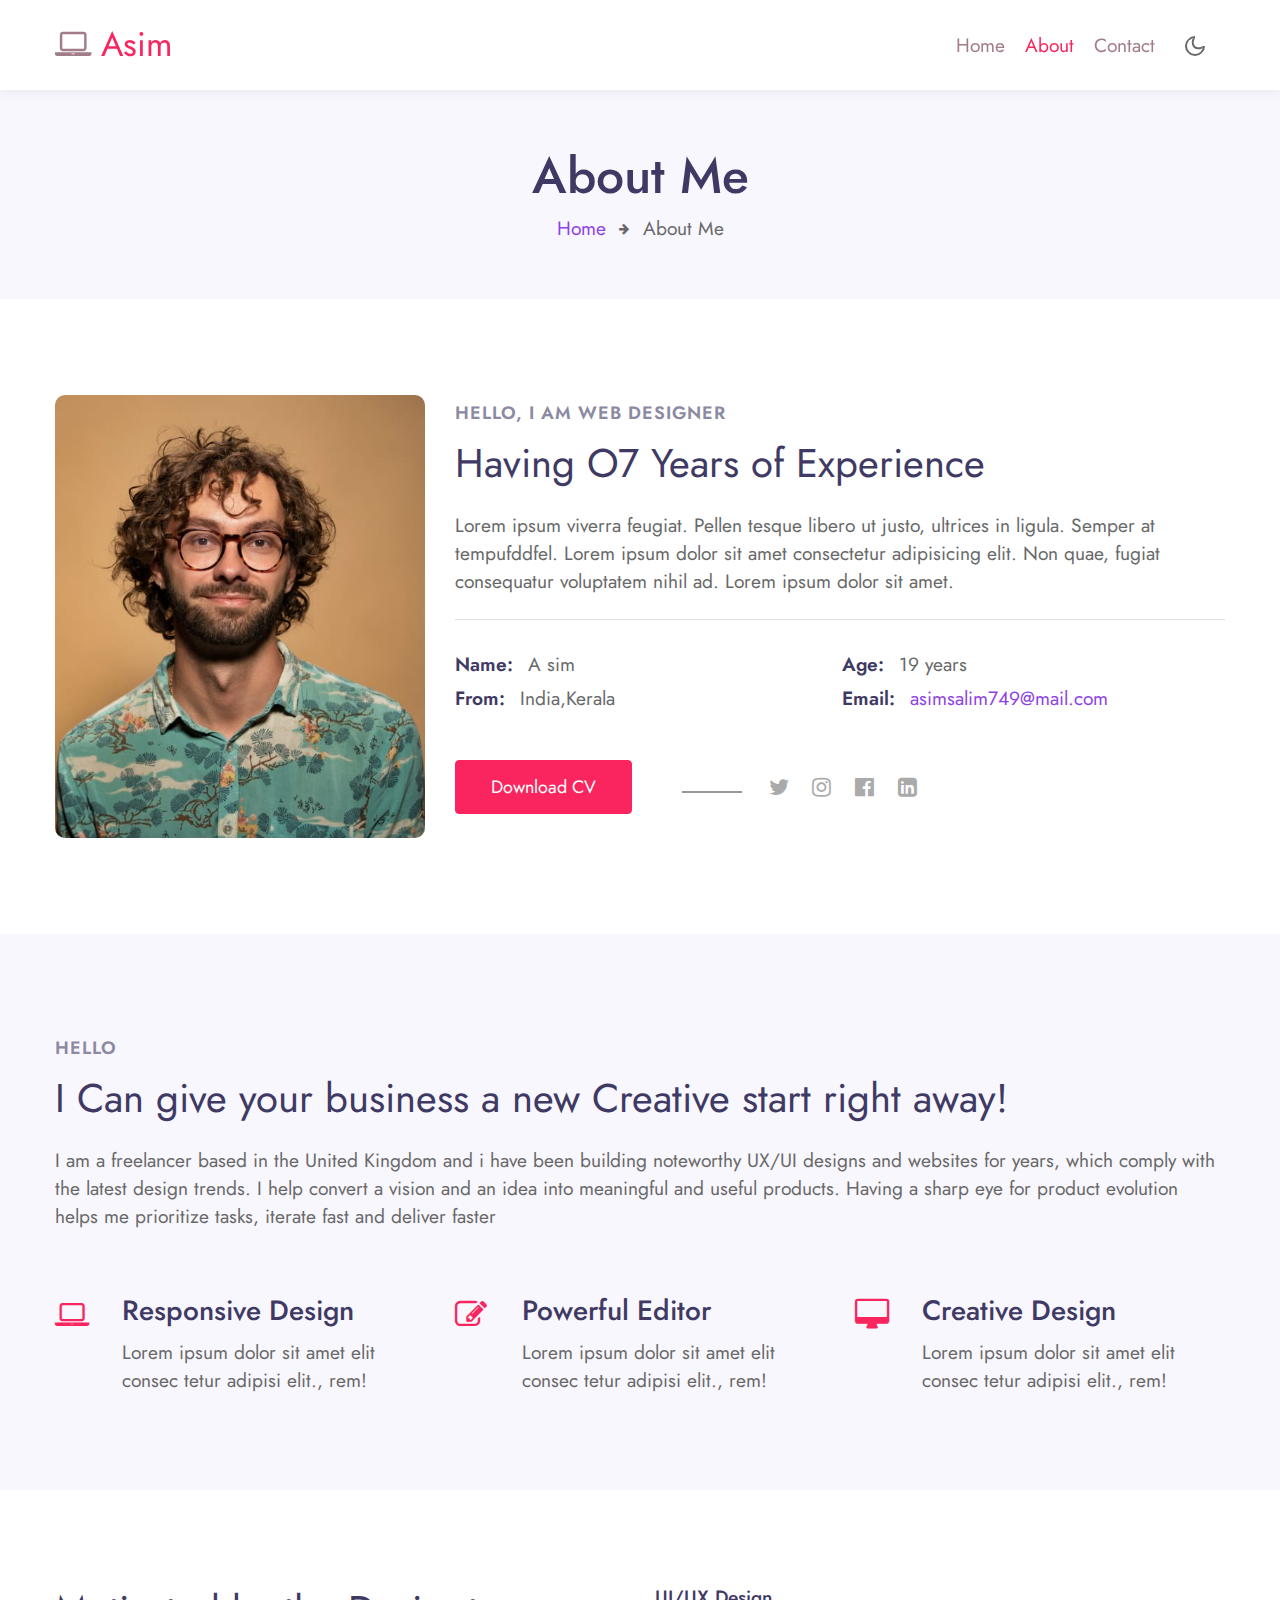
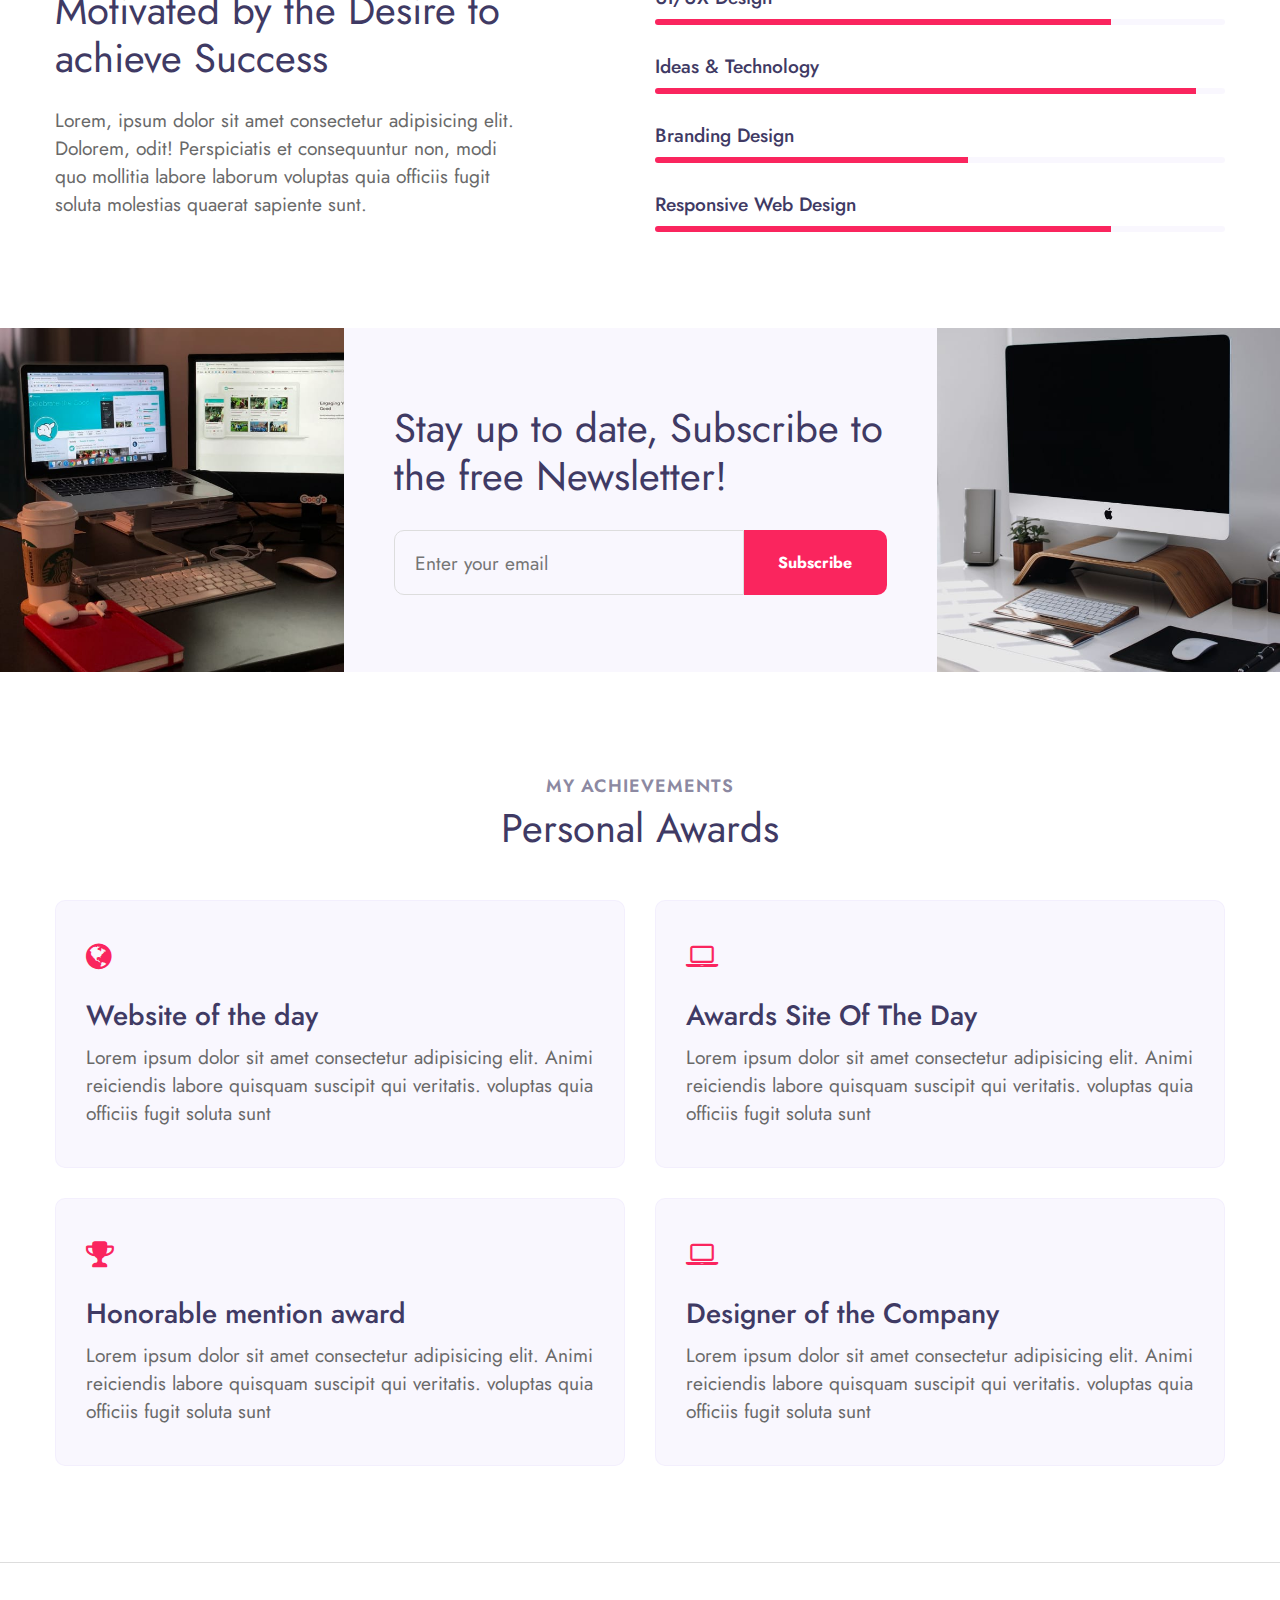
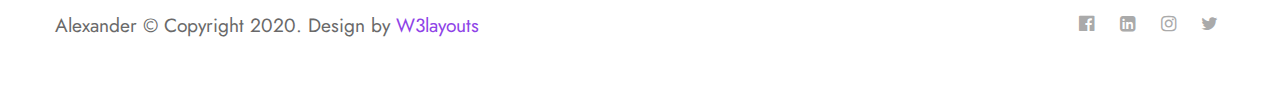
==== about.html @ dba8a1c2 "Sample Portfolio" ====
<!--
Author: W3layouts
Author URL: http://w3layouts.com
-->
<!doctype html>
<html lang="en">

<head>
  <!-- Required meta tags -->
  <meta charset="utf-8">
  <meta name="viewport" content="width=device-width, initial-scale=1, shrink-to-fit=no">

  <title>Asim Personal Portfolio Category Bootstrap Responsive Website Template | About : W3layouts</title>

  <!-- google fonts -->  
  <link href="//fonts.googleapis.com/css2?family=Jost:wght@300;400;600&display=swap" rel="stylesheet">

  <!-- Template CSS -->
  <link rel="stylesheet" href="assets/css/style-starter.css">
</head>

<body>
<!-- header -->
<header id="site-header" class="fixed-top">
  <div class="container">
      <nav class="navbar navbar-expand-lg stroke">
          <a class="navbar-brand" href="index.html">
              <span class="fa fa-laptop"></span> Asim
          </a>
          <!-- if logo is image enable this   
      <a class="navbar-brand" href="#index.html">
          <img src="image-path" alt="Your logo" title="Your logo" style="height:35px;" />
      </a> -->
          <button class="navbar-toggler  collapsed bg-gradient" type="button" data-toggle="collapse"
              data-target="#navbarTogglerDemo02" aria-controls="navbarTogglerDemo02" aria-expanded="false"
              aria-label="Toggle navigation">
              <span class="navbar-toggler-icon fa icon-expand fa-bars"></span>
              <span class="navbar-toggler-icon fa icon-close fa-times"></span>
              </span>
          </button>

          <div class="collapse navbar-collapse" id="navbarTogglerDemo02">
              <ul class="navbar-nav ml-auto">
                  <li class="nav-item @@home__active">
                      <a class="nav-link" href="index.html">Home <span class="sr-only">(current)</span></a>
                  </li>
                  <li class="nav-item active">
                      <a class="nav-link" href="about.html">About</a>
                  </li>
                  <li class="nav-item @@contact__active">
                      <a class="nav-link" href="contact.html">Contact</a>
                  </li>
              </ul>
          </div>
          <!-- toggle switch for light and dark theme -->
          <div class="mobile-position">
              <nav class="navigation">
                  <div class="theme-switch-wrapper">
                      <label class="theme-switch" for="checkbox">
                          <input type="checkbox" id="checkbox">
                          <div class="mode-container">
                              <i class="gg-sun"></i>
                              <i class="gg-moon"></i>
                          </div>
                      </label>
                  </div>
              </nav>
          </div>
          <!-- //toggle switch for light and dark theme -->
      </nav>
  </div>
</header>
<!-- //header -->

<!-- about breadcrumb -->
<section class="w3l-about-breadcrumb text-center">
    <div class="breadcrumb-bg breadcrumb-bg-about py-sm-5 py-4">
        <div class="container py-2">
            <h2 class="title">About Me</h2>
            <ul class="breadcrumbs-custom-path mt-2">
                <li><a href="#url">Home</a></li>
                <li class="active"><span class="fa fa-arrow-right mx-2" aria-hidden="true"></span> About Me </li>
            </ul>
        </div>
    </div>
</section>
<!-- //about breadcrumb -->

<!-- about page about section -->
<section class="w3l-aboutblock1" id="about">
    <div class="midd-w3 py-5">
        <div class="container py-lg-5 py-md-3">
            <div class="row">
                <div class="col-lg-4">
                    <div class="position-relative">
                        <img src="assets/images/myphoto1.jpg" alt="" class="radius-image img-fluid">
                    </div>
                </div>
                <div class="col-lg-8 mt-lg-0 mt-5">
                    <h5 class="title-small mb-2">Hello, I am  Web Designer</h5>
                    <h3 class="title-big">Having O7 Years of Experience</h3>
                    <p class="mt-4">Lorem ipsum viverra feugiat. Pellen tesque libero ut justo,
                        ultrices in ligula. Semper at tempufddfel. Lorem ipsum dolor sit amet consectetur adipisicing
                        elit. Non quae, fugiat consequatur voluptatem nihil ad. Lorem ipsum dolor sit amet.</p>
                    <div class="my-info mt-4">
                        <div class="single-info"><span>Name:</span>
                            <p>A sim</p>
                        </div>
                        <div class="single-info"><span>Age:</span>
                            <p>19 years</p>
                        </div>
                        <div class="single-info"><span>From:</span>
                            <p> India,Kerala</p>
                        </div>
                        <div class="single-info"><span>Email:</span>
                            <p><a href="mailto:alexander@mail.com"> asimsalim749@mail.com</a></p>
                        </div>
                    </div>
                    <div class="my-social mt-lg-5 mt-4">
                        <a href="#download" class="btn btn-style btn-primary">Download CV</a>
                        <ul class="social m-0 p-0">
                            <li><a href="#twitter"><span class="fa fa-twitter"></span></a></li>
                            <li><a href="#instagram"><span class="fa fa-instagram"></span></a></li>
                            <li><a href="#facebook"><span class="fa fa-facebook-official"></span></a></li>
                            <li><a href="#linkedin"><span class="fa fa-linkedin-square"></span></a></li>
                          </ul>
                    </div>
                </div>
            </div>
        </div>
    </div>
</section>
<!-- //about page about section -->

<!-- about page second section -->
<div class="py-5 w3l-resume">
    <div class="container py-lg-5 py-3">
        <h5 class="title-small mb-2"> Hello</h5>
        <h3 class="title-big mb-4">I Can give your business a new Creative start right away! </h3>
        <p>I am a freelancer based in the United Kingdom and i have been building noteworthy UX/UI designs and websites
            for years, which comply with the latest design trends. I help convert a vision and an idea into meaningful
            and useful products. Having a sharp eye for product evolution helps me prioritize tasks, iterate fast and
            deliver faster</p>
        <div class="row features-w3pvt-main mt-5 pt-md-3" id="features">
            <div class="col-lg-4 col-md-6 feature-gird">
                <div class="row features-hny-inner-gd">
                    <div class="col-md-2 col-2 featured_grid_left">
                        <div class="icon_left_grid">
                            <span class="fa fa-laptop" aria-hidden="true"></span>
                        </div>
                    </div>
                    <div class="col-md-10 col-10 featured_grid_right_info">
                        <h4><a class="link-hny" href="#url">Responsive Design </a></h4>
                        <p>Lorem ipsum dolor sit amet elit consec tetur adipisi elit., rem!</p>
                    </div>
                </div>
            </div>
            <div class="col-lg-4 col-md-6 feature-gird mt-md-0 mt-4">
                <div class="row features-hny-inner-gd">
                    <div class="col-md-2 col-2 featured_grid_left">
                        <div class="icon_left_grid">
                            <span class="fa fa-pencil-square-o" aria-hidden="true"></span>
                        </div>
                    </div>
                    <div class="col-md-10 col-10 featured_grid_right_info">
                        <h4><a class="link-hny" href="#url">Powerful Editor </a></h4>
                        <p>Lorem ipsum dolor sit amet elit consec tetur adipisi elit., rem!</p>
                    </div>
                </div>
            </div>
            <div class="col-lg-4 col-md-6 feature-gird mt-lg-0 mt-md-5 mt-4">
                <div class="row features-hny-inner-gd">
                    <div class="col-md-2 col-2 featured_grid_left">
                        <div class="icon_left_grid">
                            <span class="fa fa-desktop" aria-hidden="true"></span>
                        </div>
                    </div>
                    <div class="col-md-10 col-10 featured_grid_right_info">
                        <h4><a class="link-hny" href="#url">Creative Design </a></h4>
                        <p>Lorem ipsum dolor sit amet elit consec tetur adipisi elit., rem!</p>
                    </div>
                </div>
            </div>

        </div>
    </div>
</div>
<!-- //about page about section -->

<!-- about page third section -->
<section class="w3l-content-6 py-5">
    <div class="content-6-mian py-lg-5 py-md-4">
        <div class="container">
            <div class="content-info-in row">
                <div class="content-gd col-lg-5">
                    <h3 class="title-big mb-4">Motivated by the Desire to achieve Success</h3>
                    <p>Lorem, ipsum dolor sit amet consectetur adipisicing elit. Dolorem, odit! Perspiciatis et
                        consequuntur non, modi quo mollitia labore laborum voluptas quia officiis fugit soluta molestias
                        quaerat sapiente sunt.
                    </p>
                </div>
                <div class="content-gd col-lg-6 offset-lg-1">
                    <div class="progress-info">
                        <h6 class="progress-tittle">UI/UX Design</h6>
                        <div class="progress">
                            <div class="progress-bar progress-bar-striped" role="progressbar" style="width: 80%"
                                aria-valuenow="80" aria-valuemin="0" aria-valuemax="100">
                            </div>
                        </div>
                    </div>
                    <div class="progress-info">
                        <h6 class="progress-tittle">Ideas & Technology
                        </h6>
                        <div class="progress">
                            <div class="progress-bar progress-bar-striped" role="progressbar" style="width: 95%"
                                aria-valuenow="95" aria-valuemin="0" aria-valuemax="100">
                            </div>
                        </div>
                    </div>
                    <div class="progress-info">
                        <h6 class="progress-tittle">Branding Design</h6>
                        <div class="progress">
                            <div class="progress-bar progress-bar-striped" role="progressbar" style="width: 55%"
                                aria-valuenow="55" aria-valuemin="0" aria-valuemax="100">
                            </div>
                        </div>
                    </div>
                    <div class="progress-info mb-0">
                        <h6 class="progress-tittle">Responsive Web Design</h6>
                        <div class="progress">
                            <div class="progress-bar progress-bar-striped" role="progressbar" style="width: 80%"
                                aria-valuenow="80" aria-valuemin="0" aria-valuemax="100">
                            </div>
                        </div>
                    </div>
                </div>
            </div>
        </div>
    </div>
</section>
<!-- about page third section -->

<!-- subscribe block -->
<div class="abouthy-img-grids">
    <div class="img-one">
        <img src="assets/images/g5.jpg" alt=" " class="img-fluid">
    </div>
    <div class="img-one content-mid">
        <h3 class="title-big"> Stay up to date, Subscribe to the free Newsletter! </h3>
        <form action="#url" method="GET" class="subscribe-form">
            <input type="email" name="email" placeholder="Enter your email" required>
            <button type="submit" class="btn">Subscribe</button>
          </form>

    </div>
    <div class="img-one">
        <img src="assets/images/g3.jpg" alt=" " class="img-fluid">
    </div>
</div>
<!-- //subscribe block -->

<!-- achievements block -->
<section class="w3l-services">
    <div class="w3l-achievements py-5" id="services">
        <div class="container py-lg-5">
            <h5 class="title-small text-center">My achievements</h5>
            <h3 class="title-big text-center mb-sm-5 mb-4">Personal Awards</h3>
            <div class="row">
                <div class="col-lg-6 item">
                    <div class="card">
                        <div class="box-wrap">
                            <div class="icon">
                                <span class="fa fa-globe"></span>
                            </div>
                            <h4><a href="#url">Website of the day</a></h4>
                            <p>Lorem ipsum dolor sit amet consectetur adipisicing elit. Animi reiciendis labore quisquam
                                suscipit qui veritatis. voluptas quia officiis fugit soluta sunt</p>
                        </div>
                    </div>
                </div>

                <div class="col-lg-6 item">
                    <div class="card">
                        <div class="box-wrap">
                            <div class="icon">
                                <span class="fa fa-laptop"></span>
                            </div>
                            <h4><a href="#url"> Awards Site Of The Day</a></h4>
                            <p>Lorem ipsum dolor sit amet consectetur adipisicing elit. Animi reiciendis labore quisquam
                                suscipit qui veritatis. voluptas quia officiis fugit soluta sunt</p>
                        </div>
                    </div>
                </div>

                <div class="col-lg-6 item">
                    <div class="card">
                        <div class="box-wrap mb-lg-0">
                            <div class="icon">
                                <span class="fa fa-trophy"></span>
                            </div>
                            <h4><a href="#url">Honorable mention award</a></h4>
                            <p>Lorem ipsum dolor sit amet consectetur adipisicing elit. Animi reiciendis labore quisquam
                                suscipit qui veritatis. voluptas quia officiis fugit soluta sunt</p>
                        </div>
                    </div>
                </div>

                <div class="col-lg-6 item">
                    <div class="card">
                        <div class="box-wrap mb-0">
                            <div class="icon">
                                <span class="fa fa-laptop"></span>
                            </div>
                            <h4><a href="#url">Designer of the Company</a></h4>
                            <p>Lorem ipsum dolor sit amet consectetur adipisicing elit. Animi reiciendis labore quisquam
                                suscipit qui veritatis. voluptas quia officiis fugit soluta sunt</p>
                        </div>
                    </div>
                </div>

            </div>
        </div>
    </div>
</section>
<!-- //achievements block -->

<!-- Footer -->
<section class="w3l-footer py-sm-5 py-4">
  <div class="container">
    <div class="footer-content">
      <div class="row">
        <div class="col-lg-8 footer-left">
          <p class="m-0">Alexander © Copyright 2020. Design by <a href="https://w3layouts.com">W3layouts</a></p>
        </div>
        <div class="col-lg-4 footer-right text-lg-right text-center mt-lg-0 mt-3">
          <ul class="social m-0 p-0">
            <li><a href="#facebook"><span class="fa fa-facebook-official"></span></a></li>
            <li><a href="#linkedin"><span class="fa fa-linkedin-square"></span></a></li>
            <li><a href="#instagram"><span class="fa fa-instagram"></span></a></li>
            <li><a href="#twitter"><span class="fa fa-twitter"></span></a></li>
          </ul>
        </div>
      </div>
    </div>
  </div>

  <!-- move top -->
  <button onclick="topFunction()" id="movetop" title="Go to top">
    <span class="fa fa-angle-up"></span>
  </button>
  <script>
    // When the user scrolls down 20px from the top of the document, show the button
    window.onscroll = function () {
      scrollFunction()
    };

    function scrollFunction() {
      if (document.body.scrollTop > 20 || document.documentElement.scrollTop > 20) {
        document.getElementById("movetop").style.display = "block";
      } else {
        document.getElementById("movetop").style.display = "none";
      }
    }

    // When the user clicks on the button, scroll to the top of the document
    function topFunction() {
      document.body.scrollTop = 0;
      document.documentElement.scrollTop = 0;
    }
  </script>
  <!-- /move top -->
</section>
<!-- //Footer -->

<!-- all js scripts and files here -->

<script src="assets/js/theme-change.js"></script><!-- theme switch js (light and dark)-->

<script src="assets/js/jquery-3.3.1.min.js"></script><!-- default jQuery -->

<!-- /typig-text-->
<script>
  const typedTextSpan = document.querySelector(".typed-text");
  const cursorSpan = document.querySelector(".cursor");

  const textArray = ["UI/UX Designer", "Freelancer", "Web developer"];
  const typingDelay = 200;
  const erasingDelay = 10;
  const newTextDelay = 100; // Delay between current and next text
  let textArrayIndex = 0;
  let charIndex = 0;

  function type() {
    if (charIndex < textArray[textArrayIndex].length) {
      if (!cursorSpan.classList.contains("typing")) cursorSpan.classList.add("typing");
      typedTextSpan.textContent += textArray[textArrayIndex].charAt(charIndex);
      charIndex++;
      setTimeout(type, typingDelay);
    } else {
      cursorSpan.classList.remove("typing");
      setTimeout(erase, newTextDelay);
    }
  }

  function erase() {
    if (charIndex > 0) {
      // add class 'typing' if there's none
      if (!cursorSpan.classList.contains("typing")) {
        cursorSpan.classList.add("typing");
      }
      typedTextSpan.textContent = textArray[textArrayIndex].substring(0, 0);
      charIndex--;
      setTimeout(erase, erasingDelay);
    } else {
      cursorSpan.classList.remove("typing");
      textArrayIndex++;
      if (textArrayIndex >= textArray.length) textArrayIndex = 0;
      setTimeout(type, typingDelay);
    }
  }

  document.addEventListener("DOMContentLoaded", function () { // On DOM Load initiate the effect
    if (textArray.length) setTimeout(type, newTextDelay + 250);
  });
</script>
<!-- //typig-text-->

<!-- services owlcarousel -->
<script src="assets/js/owl.carousel.js"></script>

<!-- script for services -->
<script>
  $(document).ready(function () {
    $('.owl-two').owlCarousel({
      loop: true,
      margin: 30,
      nav: false,
      responsiveClass: true,
      autoplay: false,
      autoplayTimeout: 5000,
      autoplaySpeed: 1000,
      autoplayHoverPause: false,
      responsive: {
        0: {
          items: 1,
          nav: false
        },
        480: {
          items: 1,
          nav: false
        },
        700: {
          items: 1,
          nav: false
        },
        1090: {
          items: 3,
          nav: false
        }
      }
    })
  })
</script>
<!-- //script for services -->

<!-- script for tesimonials carousel slider -->
<script>
  $(document).ready(function () {
    $("#owl-demo1").owlCarousel({
      loop: true,
      margin: 20,
      nav: false,
      responsiveClass: true,
      responsive: {
        0: {
          items: 1,
          nav: false
        },
        736: {
          items: 1,
          nav: false
        },
        1000: {
          items: 2,
          nav: false,
          loop: false
        }
      }
    })
  })
</script>
<!-- //script for tesimonials carousel slider -->

<!-- video popup -->
<script src="assets/js/jquery.magnific-popup.min.js"></script>
<script>
  $(document).ready(function () {
    $('.popup-with-zoom-anim').magnificPopup({
      type: 'inline',

      fixedContentPos: false,
      fixedBgPos: true,

      overflowY: 'auto',

      closeBtnInside: true,
      preloader: false,

      midClick: true,
      removalDelay: 300,
      mainClass: 'my-mfp-zoom-in'
    });

    $('.popup-with-move-anim').magnificPopup({
      type: 'inline',

      fixedContentPos: false,
      fixedBgPos: true,

      overflowY: 'auto',

      closeBtnInside: true,
      preloader: false,

      midClick: true,
      removalDelay: 300,
      mainClass: 'my-mfp-slide-bottom'
    });
  });
</script>
<!-- //video popup -->

<!-- stats number counter-->
<script src="assets/js/jquery.waypoints.min.js"></script>
<script src="assets/js/jquery.countup.js"></script>
<script>
  $('.counter').countUp();
</script>
<!-- //stats number counter -->

<!-- disable body scroll which navbar is in active -->
<script>
  $(function () {
    $('.navbar-toggler').click(function () {
      $('body').toggleClass('noscroll');
    })
  });
</script>
<!-- disable body scroll which navbar is in active -->

<!--/MENU-JS-->
<script>
  $(window).on("scroll", function () {
    var scroll = $(window).scrollTop();

    if (scroll >= 80) {
      $("#site-header").addClass("nav-fixed");
    } else {
      $("#site-header").removeClass("nav-fixed");
    }
  });

  //Main navigation Active Class Add Remove
  $(".navbar-toggler").on("click", function () {
    $("header").toggleClass("active");
  });
  $(document).on("ready", function () {
    if ($(window).width() > 991) {
      $("header").removeClass("active");
    }
    $(window).on("resize", function () {
      if ($(window).width() > 991) {
        $("header").removeClass("active");
      }
    });
  });
</script>
<!--//MENU-JS-->

<!-- bootstrap js -->
<script src="assets/js/bootstrap.min.js"></script>

</body>

</html>
---- assets/css/style-starter.css ----
@charset "UTF-8";
/*--
Author: W3layouts
Author URL: http://w3layouts.com
--*/
/*!
 * Bootstrap v4.4.1 (https://getbootstrap.com/)
 * Copyright 2011-2019 The Bootstrap Authors
 * Copyright 2011-2019 Twitter, Inc.
 * Licensed under MIT (https://github.com/twbs/bootstrap/blob/master/LICENSE)
 */
:root {
  --blue: #007bff;
  --indigo: #6610f2;
  --purple: #6f42c1;
  --pink: #e83e8c;
  --red: #dc3545;
  --orange: #fd7e14;
  --yellow: #ffc107;
  --green: #28a745;
  --teal: #20c997;
  --cyan: #17a2b8;
  --white: #fff;
  --gray: #6c757d;
  --gray-dark: #343a40;
  --primary: #8e43e7;
  --secondary: #273c66;
  --success: #28a745;
  --info: #17a2b8;
  --warning: #ffc107;
  --danger: #dc3545;
  --light: #f8f9fa;
  --dark: #343a40;
  --breakpoint-xs: 0;
  --breakpoint-sm: 576px;
  --breakpoint-md: 768px;
  --breakpoint-lg: 992px;
  --breakpoint-xl: 1200px;
  --font-family-sans-serif: -apple-system, BlinkMacSystemFont, "Segoe UI", Roboto, "Helvetica Neue", Arial, "Noto Sans", sans-serif, "Apple Color Emoji", "Segoe UI Emoji", "Segoe UI Symbol", "Noto Color Emoji";
  --font-family-monospace: SFMono-Regular, Menlo, Monaco, Consolas, "Liberation Mono", "Courier New", monospace; }

*,
*::before,
*::after {
  box-sizing: border-box; }

html {
  font-family: sans-serif;
  line-height: 1.15;
  -webkit-text-size-adjust: 100%;
  -webkit-tap-highlight-color: rgba(0, 0, 0, 0); }

article, aside, figcaption, figure, footer, header, hgroup, main, nav, section {
  display: block; }

body {
  margin: 0;
  font-family: -apple-system, BlinkMacSystemFont, "Segoe UI", Roboto, "Helvetica Neue", Arial, "Noto Sans", sans-serif, "Apple Color Emoji", "Segoe UI Emoji", "Segoe UI Symbol", "Noto Color Emoji";
  font-size: 1rem;
  font-weight: 400;
  line-height: 1.5;
  color: #212529;
  text-align: left;
  background-color: #fff; }

[tabindex="-1"]:focus:not(:focus-visible) {
  outline: 0 !important; }

hr {
  box-sizing: content-box;
  height: 0;
  overflow: visible; }

h1, h2, h3, h4, h5, h6 {
  margin-top: 0;
  margin-bottom: 0.5rem; }

p {
  margin-top: 0;
  margin-bottom: 1rem; }

abbr[title],
abbr[data-original-title] {
  text-decoration: underline;
  -webkit-text-decoration: underline dotted;
          text-decoration: underline dotted;
  cursor: help;
  border-bottom: 0;
  -webkit-text-decoration-skip-ink: none;
          text-decoration-skip-ink: none; }

address {
  margin-bottom: 1rem;
  font-style: normal;
  line-height: inherit; }

ol,
ul,
dl {
  margin-top: 0;
  margin-bottom: 1rem; }

ol ol,
ul ul,
ol ul,
ul ol {
  margin-bottom: 0; }

dt {
  font-weight: 700; }

dd {
  margin-bottom: .5rem;
  margin-left: 0; }

blockquote {
  margin: 0 0 1rem; }

b,
strong {
  font-weight: bolder; }

small {
  font-size: 80%; }

sub,
sup {
  position: relative;
  font-size: 75%;
  line-height: 0;
  vertical-align: baseline; }

sub {
  bottom: -.25em; }

sup {
  top: -.5em; }

a {
  color: #8e43e7;
  text-decoration: none;
  background-color: transparent; }
  a:hover {
    color: #6719c4;
    text-decoration: underline; }

a:not([href]) {
  color: inherit;
  text-decoration: none; }
  a:not([href]):hover {
    color: inherit;
    text-decoration: none; }

pre,
code,
kbd,
samp {
  font-family: SFMono-Regular, Menlo, Monaco, Consolas, "Liberation Mono", "Courier New", monospace;
  font-size: 1em; }

pre {
  margin-top: 0;
  margin-bottom: 1rem;
  overflow: auto; }

figure {
  margin: 0 0 1rem; }

img {
  vertical-align: middle;
  border-style: none; }

svg {
  overflow: hidden;
  vertical-align: middle; }

table {
  border-collapse: collapse; }

caption {
  padding-top: 0.75rem;
  padding-bottom: 0.75rem;
  color: #6c757d;
  text-align: left;
  caption-side: bottom; }

th {
  text-align: inherit; }

label {
  display: inline-block;
  margin-bottom: 0.5rem; }

button {
  border-radius: 0; }

button:focus {
  outline: 1px dotted;
  outline: 5px auto -webkit-focus-ring-color; }

input,
button,
select,
optgroup,
textarea {
  margin: 0;
  font-family: inherit;
  font-size: inherit;
  line-height: inherit; }

button,
input {
  overflow: visible; }

button,
select {
  text-transform: none; }

select {
  word-wrap: normal; }

button,
[type="button"],
[type="reset"],
[type="submit"] {
  -webkit-appearance: button; }

button:not(:disabled),
[type="button"]:not(:disabled),
[type="reset"]:not(:disabled),
[type="submit"]:not(:disabled) {
  cursor: pointer; }

button::-moz-focus-inner,
[type="button"]::-moz-focus-inner,
[type="reset"]::-moz-focus-inner,
[type="submit"]::-moz-focus-inner {
  padding: 0;
  border-style: none; }

input[type="radio"],
input[type="checkbox"] {
  box-sizing: border-box;
  padding: 0; }

input[type="date"],
input[type="time"],
input[type="datetime-local"],
input[type="month"] {
  -webkit-appearance: listbox; }

textarea {
  overflow: auto;
  resize: vertical; }

fieldset {
  min-width: 0;
  padding: 0;
  margin: 0;
  border: 0; }

legend {
  display: block;
  width: 100%;
  max-width: 100%;
  padding: 0;
  margin-bottom: .5rem;
  font-size: 1.5rem;
  line-height: inherit;
  color: inherit;
  white-space: normal; }
  @media (max-width: 1200px) {
    legend {
      font-size: calc(1.275rem + 0.3vw) ; } }

progress {
  vertical-align: baseline; }

[type="number"]::-webkit-inner-spin-button,
[type="number"]::-webkit-outer-spin-button {
  height: auto; }

[type="search"] {
  outline-offset: -2px;
  -webkit-appearance: none; }

[type="search"]::-webkit-search-decoration {
  -webkit-appearance: none; }

::-webkit-file-upload-button {
  font: inherit;
  -webkit-appearance: button; }

output {
  display: inline-block; }

summary {
  display: list-item;
  cursor: pointer; }

template {
  display: none; }

[hidden] {
  display: none !important; }

h1, h2, h3, h4, h5, h6,
.h1, .h2, .h3, .h4, .h5, .h6 {
  margin-bottom: 0.5rem;
  font-weight: 500;
  line-height: 1.2; }

h1, .h1 {
  font-size: 2.5rem; }
  @media (max-width: 1200px) {
    h1, .h1 {
      font-size: calc(1.375rem + 1.5vw) ; } }

h2, .h2 {
  font-size: 2rem; }
  @media (max-width: 1200px) {
    h2, .h2 {
      font-size: calc(1.325rem + 0.9vw) ; } }

h3, .h3 {
  font-size: 1.75rem; }
  @media (max-width: 1200px) {
    h3, .h3 {
      font-size: calc(1.3rem + 0.6vw) ; } }

h4, .h4 {
  font-size: 1.5rem; }
  @media (max-width: 1200px) {
    h4, .h4 {
      font-size: calc(1.275rem + 0.3vw) ; } }

h5, .h5 {
  font-size: 1.25rem; }

h6, .h6 {
  font-size: 1rem; }

.lead {
  font-size: 1.25rem;
  font-weight: 300; }

.display-1 {
  font-size: 6rem;
  font-weight: 300;
  line-height: 1.2; }
  @media (max-width: 1200px) {
    .display-1 {
      font-size: calc(1.725rem + 5.7vw) ; } }

.display-2 {
  font-size: 5.5rem;
  font-weight: 300;
  line-height: 1.2; }
  @media (max-width: 1200px) {
    .display-2 {
      font-size: calc(1.675rem + 5.1vw) ; } }

.display-3 {
  font-size: 4.5rem;
  font-weight: 300;
  line-height: 1.2; }
  @media (max-width: 1200px) {
    .display-3 {
      font-size: calc(1.575rem + 3.9vw) ; } }

.display-4 {
  font-size: 3.5rem;
  font-weight: 300;
  line-height: 1.2; }
  @media (max-width: 1200px) {
    .display-4 {
      font-size: calc(1.475rem + 2.7vw) ; } }

hr {
  margin-top: 1rem;
  margin-bottom: 1rem;
  border: 0;
  border-top: 1px solid rgba(0, 0, 0, 0.1); }

small,
.small {
  font-size: 80%;
  font-weight: 400; }

mark,
.mark {
  padding: 0.2em;
  background-color: #fcf8e3; }

.list-unstyled {
  padding-left: 0;
  list-style: none; }

.list-inline {
  padding-left: 0;
  list-style: none; }

.list-inline-item {
  display: inline-block; }
  .list-inline-item:not(:last-child) {
    margin-right: 0.5rem; }

.initialism {
  font-size: 90%;
  text-transform: uppercase; }

.blockquote {
  margin-bottom: 1rem;
  font-size: 1.25rem; }

.blockquote-footer {
  display: block;
  font-size: 80%;
  color: #6c757d; }
  .blockquote-footer::before {
    content: "\2014\00A0"; }

.img-fluid {
  max-width: 100%;
  height: auto; }

.img-thumbnail {
  padding: 0.25rem;
  background-color: #fff;
  border: 1px solid #dee2e6;
  border-radius: 0.25rem;
  max-width: 100%;
  height: auto; }

.figure {
  display: inline-block; }

.figure-img {
  margin-bottom: 0.5rem;
  line-height: 1; }

.figure-caption {
  font-size: 90%;
  color: #6c757d; }

code {
  font-size: 87.5%;
  color: #e83e8c;
  word-wrap: break-word; }
  a > code {
    color: inherit; }

kbd {
  padding: 0.2rem 0.4rem;
  font-size: 87.5%;
  color: #fff;
  background-color: #212529;
  border-radius: 0.2rem; }
  kbd kbd {
    padding: 0;
    font-size: 100%;
    font-weight: 700; }

pre {
  display: block;
  font-size: 87.5%;
  color: #212529; }
  pre code {
    font-size: inherit;
    color: inherit;
    word-break: normal; }

.pre-scrollable {
  max-height: 340px;
  overflow-y: scroll; }

.container {
  width: 100%;
  padding-right: 15px;
  padding-left: 15px;
  margin-right: auto;
  margin-left: auto; }
  @media (min-width: 576px) {
    .container {
      max-width: 540px; } }
  @media (min-width: 768px) {
    .container {
      max-width: 720px; } }
  @media (min-width: 992px) {
    .container {
      max-width: 960px; } }
  @media (min-width: 1200px) {
    .container {
      max-width: 1140px; } }

.container-fluid, .container-sm, .container-md, .container-lg, .container-xl {
  width: 100%;
  padding-right: 15px;
  padding-left: 15px;
  margin-right: auto;
  margin-left: auto; }

@media (min-width: 576px) {
  .container, .container-sm {
    max-width: 540px; } }

@media (min-width: 768px) {
  .container, .container-sm, .container-md {
    max-width: 720px; } }

@media (min-width: 992px) {
  .container, .container-sm, .container-md, .container-lg {
    max-width: 960px; } }

@media (min-width: 1200px) {
  .container, .container-sm, .container-md, .container-lg, .container-xl {
    max-width: 1140px; } }

.row {
  display: flex;
  flex-wrap: wrap;
  margin-right: -15px;
  margin-left: -15px; }

.no-gutters {
  margin-right: 0;
  margin-left: 0; }
  .no-gutters > .col,
  .no-gutters > [class*="col-"] {
    padding-right: 0;
    padding-left: 0; }

.col-1, .col-2, .col-3, .col-4, .col-5, .col-6, .col-7, .col-8, .col-9, .col-10, .col-11, .col-12, .col,
.col-auto, .col-sm-1, .col-sm-2, .col-sm-3, .col-sm-4, .col-sm-5, .col-sm-6, .col-sm-7, .col-sm-8, .col-sm-9, .col-sm-10, .col-sm-11, .col-sm-12, .col-sm,
.col-sm-auto, .col-md-1, .col-md-2, .col-md-3, .col-md-4, .col-md-5, .col-md-6, .col-md-7, .col-md-8, .col-md-9, .col-md-10, .col-md-11, .col-md-12, .col-md,
.col-md-auto, .col-lg-1, .col-lg-2, .col-lg-3, .col-lg-4, .col-lg-5, .col-lg-6, .col-lg-7, .col-lg-8, .col-lg-9, .col-lg-10, .col-lg-11, .col-lg-12, .col-lg,
.col-lg-auto, .col-xl-1, .col-xl-2, .col-xl-3, .col-xl-4, .col-xl-5, .col-xl-6, .col-xl-7, .col-xl-8, .col-xl-9, .col-xl-10, .col-xl-11, .col-xl-12, .col-xl,
.col-xl-auto {
  position: relative;
  width: 100%;
  padding-right: 15px;
  padding-left: 15px; }

.col {
  flex-basis: 0;
  flex-grow: 1;
  max-width: 100%; }

.row-cols-1 > * {
  flex: 0 0 100%;
  max-width: 100%; }

.row-cols-2 > * {
  flex: 0 0 50%;
  max-width: 50%; }

.row-cols-3 > * {
  flex: 0 0 33.33333%;
  max-width: 33.33333%; }

.row-cols-4 > * {
  flex: 0 0 25%;
  max-width: 25%; }

.row-cols-5 > * {
  flex: 0 0 20%;
  max-width: 20%; }

.row-cols-6 > * {
  flex: 0 0 16.66667%;
  max-width: 16.66667%; }

.col-auto {
  flex: 0 0 auto;
  width: auto;
  max-width: 100%; }

.col-1 {
  flex: 0 0 8.33333%;
  max-width: 8.33333%; }

.col-2 {
  flex: 0 0 16.66667%;
  max-width: 16.66667%; }

.col-3 {
  flex: 0 0 25%;
  max-width: 25%; }

.col-4 {
  flex: 0 0 33.33333%;
  max-width: 33.33333%; }

.col-5 {
  flex: 0 0 41.66667%;
  max-width: 41.66667%; }

.col-6 {
  flex: 0 0 50%;
  max-width: 50%; }

.col-7 {
  flex: 0 0 58.33333%;
  max-width: 58.33333%; }

.col-8 {
  flex: 0 0 66.66667%;
  max-width: 66.66667%; }

.col-9 {
  flex: 0 0 75%;
  max-width: 75%; }

.col-10 {
  flex: 0 0 83.33333%;
  max-width: 83.33333%; }

.col-11 {
  flex: 0 0 91.66667%;
  max-width: 91.66667%; }

.col-12 {
  flex: 0 0 100%;
  max-width: 100%; }

.order-first {
  order: -1; }

.order-last {
  order: 13; }

.order-0 {
  order: 0; }

.order-1 {
  order: 1; }

.order-2 {
  order: 2; }

.order-3 {
  order: 3; }

.order-4 {
  order: 4; }

.order-5 {
  order: 5; }

.order-6 {
  order: 6; }

.order-7 {
  order: 7; }

.order-8 {
  order: 8; }

.order-9 {
  order: 9; }

.order-10 {
  order: 10; }

.order-11 {
  order: 11; }

.order-12 {
  order: 12; }

.offset-1 {
  margin-left: 8.33333%; }

.offset-2 {
  margin-left: 16.66667%; }

.offset-3 {
  margin-left: 25%; }

.offset-4 {
  margin-left: 33.33333%; }

.offset-5 {
  margin-left: 41.66667%; }

.offset-6 {
  margin-left: 50%; }

.offset-7 {
  margin-left: 58.33333%; }

.offset-8 {
  margin-left: 66.66667%; }

.offset-9 {
  margin-left: 75%; }

.offset-10 {
  margin-left: 83.33333%; }

.offset-11 {
  margin-left: 91.66667%; }

@media (min-width: 576px) {
  .col-sm {
    flex-basis: 0;
    flex-grow: 1;
    max-width: 100%; }
  .row-cols-sm-1 > * {
    flex: 0 0 100%;
    max-width: 100%; }
  .row-cols-sm-2 > * {
    flex: 0 0 50%;
    max-width: 50%; }
  .row-cols-sm-3 > * {
    flex: 0 0 33.33333%;
    max-width: 33.33333%; }
  .row-cols-sm-4 > * {
    flex: 0 0 25%;
    max-width: 25%; }
  .row-cols-sm-5 > * {
    flex: 0 0 20%;
    max-width: 20%; }
  .row-cols-sm-6 > * {
    flex: 0 0 16.66667%;
    max-width: 16.66667%; }
  .col-sm-auto {
    flex: 0 0 auto;
    width: auto;
    max-width: 100%; }
  .col-sm-1 {
    flex: 0 0 8.33333%;
    max-width: 8.33333%; }
  .col-sm-2 {
    flex: 0 0 16.66667%;
    max-width: 16.66667%; }
  .col-sm-3 {
    flex: 0 0 25%;
    max-width: 25%; }
  .col-sm-4 {
    flex: 0 0 33.33333%;
    max-width: 33.33333%; }
  .col-sm-5 {
    flex: 0 0 41.66667%;
    max-width: 41.66667%; }
  .col-sm-6 {
    flex: 0 0 50%;
    max-width: 50%; }
  .col-sm-7 {
    flex: 0 0 58.33333%;
    max-width: 58.33333%; }
  .col-sm-8 {
    flex: 0 0 66.66667%;
    max-width: 66.66667%; }
  .col-sm-9 {
    flex: 0 0 75%;
    max-width: 75%; }
  .col-sm-10 {
    flex: 0 0 83.33333%;
    max-width: 83.33333%; }
  .col-sm-11 {
    flex: 0 0 91.66667%;
    max-width: 91.66667%; }
  .col-sm-12 {
    flex: 0 0 100%;
    max-width: 100%; }
  .order-sm-first {
    order: -1; }
  .order-sm-last {
    order: 13; }
  .order-sm-0 {
    order: 0; }
  .order-sm-1 {
    order: 1; }
  .order-sm-2 {
    order: 2; }
  .order-sm-3 {
    order: 3; }
  .order-sm-4 {
    order: 4; }
  .order-sm-5 {
    order: 5; }
  .order-sm-6 {
    order: 6; }
  .order-sm-7 {
    order: 7; }
  .order-sm-8 {
    order: 8; }
  .order-sm-9 {
    order: 9; }
  .order-sm-10 {
    order: 10; }
  .order-sm-11 {
    order: 11; }
  .order-sm-12 {
    order: 12; }
  .offset-sm-0 {
    margin-left: 0; }
  .offset-sm-1 {
    margin-left: 8.33333%; }
  .offset-sm-2 {
    margin-left: 16.66667%; }
  .offset-sm-3 {
    margin-left: 25%; }
  .offset-sm-4 {
    margin-left: 33.33333%; }
  .offset-sm-5 {
    margin-left: 41.66667%; }
  .offset-sm-6 {
    margin-left: 50%; }
  .offset-sm-7 {
    margin-left: 58.33333%; }
  .offset-sm-8 {
    margin-left: 66.66667%; }
  .offset-sm-9 {
    margin-left: 75%; }
  .offset-sm-10 {
    margin-left: 83.33333%; }
  .offset-sm-11 {
    margin-left: 91.66667%; } }

@media (min-width: 768px) {
  .col-md {
    flex-basis: 0;
    flex-grow: 1;
    max-width: 100%; }
  .row-cols-md-1 > * {
    flex: 0 0 100%;
    max-width: 100%; }
  .row-cols-md-2 > * {
    flex: 0 0 50%;
    max-width: 50%; }
  .row-cols-md-3 > * {
    flex: 0 0 33.33333%;
    max-width: 33.33333%; }
  .row-cols-md-4 > * {
    flex: 0 0 25%;
    max-width: 25%; }
  .row-cols-md-5 > * {
    flex: 0 0 20%;
    max-width: 20%; }
  .row-cols-md-6 > * {
    flex: 0 0 16.66667%;
    max-width: 16.66667%; }
  .col-md-auto {
    flex: 0 0 auto;
    width: auto;
    max-width: 100%; }
  .col-md-1 {
    flex: 0 0 8.33333%;
    max-width: 8.33333%; }
  .col-md-2 {
    flex: 0 0 16.66667%;
    max-width: 16.66667%; }
  .col-md-3 {
    flex: 0 0 25%;
    max-width: 25%; }
  .col-md-4 {
    flex: 0 0 33.33333%;
    max-width: 33.33333%; }
  .col-md-5 {
    flex: 0 0 41.66667%;
    max-width: 41.66667%; }
  .col-md-6 {
    flex: 0 0 50%;
    max-width: 50%; }
  .col-md-7 {
    flex: 0 0 58.33333%;
    max-width: 58.33333%; }
  .col-md-8 {
    flex: 0 0 66.66667%;
    max-width: 66.66667%; }
  .col-md-9 {
    flex: 0 0 75%;
    max-width: 75%; }
  .col-md-10 {
    flex: 0 0 83.33333%;
    max-width: 83.33333%; }
  .col-md-11 {
    flex: 0 0 91.66667%;
    max-width: 91.66667%; }
  .col-md-12 {
    flex: 0 0 100%;
    max-width: 100%; }
  .order-md-first {
    order: -1; }
  .order-md-last {
    order: 13; }
  .order-md-0 {
    order: 0; }
  .order-md-1 {
    order: 1; }
  .order-md-2 {
    order: 2; }
  .order-md-3 {
    order: 3; }
  .order-md-4 {
    order: 4; }
  .order-md-5 {
    order: 5; }
  .order-md-6 {
    order: 6; }
  .order-md-7 {
    order: 7; }
  .order-md-8 {
    order: 8; }
  .order-md-9 {
    order: 9; }
  .order-md-10 {
    order: 10; }
  .order-md-11 {
    order: 11; }
  .order-md-12 {
    order: 12; }
  .offset-md-0 {
    margin-left: 0; }
  .offset-md-1 {
    margin-left: 8.33333%; }
  .offset-md-2 {
    margin-left: 16.66667%; }
  .offset-md-3 {
    margin-left: 25%; }
  .offset-md-4 {
    margin-left: 33.33333%; }
  .offset-md-5 {
    margin-left: 41.66667%; }
  .offset-md-6 {
    margin-left: 50%; }
  .offset-md-7 {
    margin-left: 58.33333%; }
  .offset-md-8 {
    margin-left: 66.66667%; }
  .offset-md-9 {
    margin-left: 75%; }
  .offset-md-10 {
    margin-left: 83.33333%; }
  .offset-md-11 {
    margin-left: 91.66667%; } }

@media (min-width: 992px) {
  .col-lg {
    flex-basis: 0;
    flex-grow: 1;
    max-width: 100%; }
  .row-cols-lg-1 > * {
    flex: 0 0 100%;
    max-width: 100%; }
  .row-cols-lg-2 > * {
    flex: 0 0 50%;
    max-width: 50%; }
  .row-cols-lg-3 > * {
    flex: 0 0 33.33333%;
    max-width: 33.33333%; }
  .row-cols-lg-4 > * {
    flex: 0 0 25%;
    max-width: 25%; }
  .row-cols-lg-5 > * {
    flex: 0 0 20%;
    max-width: 20%; }
  .row-cols-lg-6 > * {
    flex: 0 0 16.66667%;
    max-width: 16.66667%; }
  .col-lg-auto {
    flex: 0 0 auto;
    width: auto;
    max-width: 100%; }
  .col-lg-1 {
    flex: 0 0 8.33333%;
    max-width: 8.33333%; }
  .col-lg-2 {
    flex: 0 0 16.66667%;
    max-width: 16.66667%; }
  .col-lg-3 {
    flex: 0 0 25%;
    max-width: 25%; }
  .col-lg-4 {
    flex: 0 0 33.33333%;
    max-width: 33.33333%; }
  .col-lg-5 {
    flex: 0 0 41.66667%;
    max-width: 41.66667%; }
  .col-lg-6 {
    flex: 0 0 50%;
    max-width: 50%; }
  .col-lg-7 {
    flex: 0 0 58.33333%;
    max-width: 58.33333%; }
  .col-lg-8 {
    flex: 0 0 66.66667%;
    max-width: 66.66667%; }
  .col-lg-9 {
    flex: 0 0 75%;
    max-width: 75%; }
  .col-lg-10 {
    flex: 0 0 83.33333%;
    max-width: 83.33333%; }
  .col-lg-11 {
    flex: 0 0 91.66667%;
    max-width: 91.66667%; }
  .col-lg-12 {
    flex: 0 0 100%;
    max-width: 100%; }
  .order-lg-first {
    order: -1; }
  .order-lg-last {
    order: 13; }
  .order-lg-0 {
    order: 0; }
  .order-lg-1 {
    order: 1; }
  .order-lg-2 {
    order: 2; }
  .order-lg-3 {
    order: 3; }
  .order-lg-4 {
    order: 4; }
  .order-lg-5 {
    order: 5; }
  .order-lg-6 {
    order: 6; }
  .order-lg-7 {
    order: 7; }
  .order-lg-8 {
    order: 8; }
  .order-lg-9 {
    order: 9; }
  .order-lg-10 {
    order: 10; }
  .order-lg-11 {
    order: 11; }
  .order-lg-12 {
    order: 12; }
  .offset-lg-0 {
    margin-left: 0; }
  .offset-lg-1 {
    margin-left: 8.33333%; }
  .offset-lg-2 {
    margin-left: 16.66667%; }
  .offset-lg-3 {
    margin-left: 25%; }
  .offset-lg-4 {
    margin-left: 33.33333%; }
  .offset-lg-5 {
    margin-left: 41.66667%; }
  .offset-lg-6 {
    margin-left: 50%; }
  .offset-lg-7 {
    margin-left: 58.33333%; }
  .offset-lg-8 {
    margin-left: 66.66667%; }
  .offset-lg-9 {
    margin-left: 75%; }
  .offset-lg-10 {
    margin-left: 83.33333%; }
  .offset-lg-11 {
    margin-left: 91.66667%; } }

@media (min-width: 1200px) {
  .col-xl {
    flex-basis: 0;
    flex-grow: 1;
    max-width: 100%; }
  .row-cols-xl-1 > * {
    flex: 0 0 100%;
    max-width: 100%; }
  .row-cols-xl-2 > * {
    flex: 0 0 50%;
    max-width: 50%; }
  .row-cols-xl-3 > * {
    flex: 0 0 33.33333%;
    max-width: 33.33333%; }
  .row-cols-xl-4 > * {
    flex: 0 0 25%;
    max-width: 25%; }
  .row-cols-xl-5 > * {
    flex: 0 0 20%;
    max-width: 20%; }
  .row-cols-xl-6 > * {
    flex: 0 0 16.66667%;
    max-width: 16.66667%; }
  .col-xl-auto {
    flex: 0 0 auto;
    width: auto;
    max-width: 100%; }
  .col-xl-1 {
    flex: 0 0 8.33333%;
    max-width: 8.33333%; }
  .col-xl-2 {
    flex: 0 0 16.66667%;
    max-width: 16.66667%; }
  .col-xl-3 {
    flex: 0 0 25%;
    max-width: 25%; }
  .col-xl-4 {
    flex: 0 0 33.33333%;
    max-width: 33.33333%; }
  .col-xl-5 {
    flex: 0 0 41.66667%;
    max-width: 41.66667%; }
  .col-xl-6 {
    flex: 0 0 50%;
    max-width: 50%; }
  .col-xl-7 {
    flex: 0 0 58.33333%;
    max-width: 58.33333%; }
  .col-xl-8 {
    flex: 0 0 66.66667%;
    max-width: 66.66667%; }
  .col-xl-9 {
    flex: 0 0 75%;
    max-width: 75%; }
  .col-xl-10 {
    flex: 0 0 83.33333%;
    max-width: 83.33333%; }
  .col-xl-11 {
    flex: 0 0 91.66667%;
    max-width: 91.66667%; }
  .col-xl-12 {
    flex: 0 0 100%;
    max-width: 100%; }
  .order-xl-first {
    order: -1; }
  .order-xl-last {
    order: 13; }
  .order-xl-0 {
    order: 0; }
  .order-xl-1 {
    order: 1; }
  .order-xl-2 {
    order: 2; }
  .order-xl-3 {
    order: 3; }
  .order-xl-4 {
    order: 4; }
  .order-xl-5 {
    order: 5; }
  .order-xl-6 {
    order: 6; }
  .order-xl-7 {
    order: 7; }
  .order-xl-8 {
    order: 8; }
  .order-xl-9 {
    order: 9; }
  .order-xl-10 {
    order: 10; }
  .order-xl-11 {
    order: 11; }
  .order-xl-12 {
    order: 12; }
  .offset-xl-0 {
    margin-left: 0; }
  .offset-xl-1 {
    margin-left: 8.33333%; }
  .offset-xl-2 {
    margin-left: 16.66667%; }
  .offset-xl-3 {
    margin-left: 25%; }
  .offset-xl-4 {
    margin-left: 33.33333%; }
  .offset-xl-5 {
    margin-left: 41.66667%; }
  .offset-xl-6 {
    margin-left: 50%; }
  .offset-xl-7 {
    margin-left: 58.33333%; }
  .offset-xl-8 {
    margin-left: 66.66667%; }
  .offset-xl-9 {
    margin-left: 75%; }
  .offset-xl-10 {
    margin-left: 83.33333%; }
  .offset-xl-11 {
    margin-left: 91.66667%; } }

.table {
  width: 100%;
  margin-bottom: 1rem;
  color: #212529; }
  .table th,
  .table td {
    padding: 0.75rem;
    vertical-align: top;
    border-top: 1px solid #dee2e6; }
  .table thead th {
    vertical-align: bottom;
    border-bottom: 2px solid #dee2e6; }
  .table tbody + tbody {
    border-top: 2px solid #dee2e6; }

.table-sm th,
.table-sm td {
  padding: 0.3rem; }

.table-bordered {
  border: 1px solid #dee2e6; }
  .table-bordered th,
  .table-bordered td {
    border: 1px solid #dee2e6; }
  .table-bordered thead th,
  .table-bordered thead td {
    border-bottom-width: 2px; }

.table-borderless th,
.table-borderless td,
.table-borderless thead th,
.table-borderless tbody + tbody {
  border: 0; }

.table-striped tbody tr:nth-of-type(odd) {
  background-color: rgba(0, 0, 0, 0.05); }

.table-hover tbody tr:hover {
  color: #212529;
  background-color: rgba(0, 0, 0, 0.075); }

.table-primary,
.table-primary > th,
.table-primary > td {
  background-color: #dfcaf8; }

.table-primary th,
.table-primary td,
.table-primary thead th,
.table-primary tbody + tbody {
  border-color: #c49df3; }

.table-hover .table-primary:hover {
  background-color: #d1b3f5; }
  .table-hover .table-primary:hover > td,
  .table-hover .table-primary:hover > th {
    background-color: #d1b3f5; }

.table-secondary,
.table-secondary > th,
.table-secondary > td {
  background-color: #c3c8d4; }

.table-secondary th,
.table-secondary td,
.table-secondary thead th,
.table-secondary tbody + tbody {
  border-color: #8f9aaf; }

.table-hover .table-secondary:hover {
  background-color: #b4bac9; }
  .table-hover .table-secondary:hover > td,
  .table-hover .table-secondary:hover > th {
    background-color: #b4bac9; }

.table-success,
.table-success > th,
.table-success > td {
  background-color: #c3e6cb; }

.table-success th,
.table-success td,
.table-success thead th,
.table-success tbody + tbody {
  border-color: #8fd19e; }

.table-hover .table-success:hover {
  background-color: #b1dfbb; }
  .table-hover .table-success:hover > td,
  .table-hover .table-success:hover > th {
    background-color: #b1dfbb; }

.table-info,
.table-info > th,
.table-info > td {
  background-color: #bee5eb; }

.table-info th,
.table-info td,
.table-info thead th,
.table-info tbody + tbody {
  border-color: #86cfda; }

.table-hover .table-info:hover {
  background-color: #abdde5; }
  .table-hover .table-info:hover > td,
  .table-hover .table-info:hover > th {
    background-color: #abdde5; }

.table-warning,
.table-warning > th,
.table-warning > td {
  background-color: #ffeeba; }

.table-warning th,
.table-warning td,
.table-warning thead th,
.table-warning tbody + tbody {
  border-color: #ffdf7e; }

.table-hover .table-warning:hover {
  background-color: #ffe8a1; }
  .table-hover .table-warning:hover > td,
  .table-hover .table-warning:hover > th {
    background-color: #ffe8a1; }

.table-danger,
.table-danger > th,
.table-danger > td {
  background-color: #f5c6cb; }

.table-danger th,
.table-danger td,
.table-danger thead th,
.table-danger tbody + tbody {
  border-color: #ed969e; }

.table-hover .table-danger:hover {
  background-color: #f1b0b7; }
  .table-hover .table-danger:hover > td,
  .table-hover .table-danger:hover > th {
    background-color: #f1b0b7; }

.table-light,
.table-light > th,
.table-light > td {
  background-color: #fdfdfe; }

.table-light th,
.table-light td,
.table-light thead th,
.table-light tbody + tbody {
  border-color: #fbfcfc; }

.table-hover .table-light:hover {
  background-color: #ececf6; }
  .table-hover .table-light:hover > td,
  .table-hover .table-light:hover > th {
    background-color: #ececf6; }

.table-dark,
.table-dark > th,
.table-dark > td {
  background-color: #c6c8ca; }

.table-dark th,
.table-dark td,
.table-dark thead th,
.table-dark tbody + tbody {
  border-color: #95999c; }

.table-hover .table-dark:hover {
  background-color: #b9bbbe; }
  .table-hover .table-dark:hover > td,
  .table-hover .table-dark:hover > th {
    background-color: #b9bbbe; }

.table-active,
.table-active > th,
.table-active > td {
  background-color: rgba(0, 0, 0, 0.075); }

.table-hover .table-active:hover {
  background-color: rgba(0, 0, 0, 0.075); }
  .table-hover .table-active:hover > td,
  .table-hover .table-active:hover > th {
    background-color: rgba(0, 0, 0, 0.075); }

.table .thead-dark th {
  color: #fff;
  background-color: #343a40;
  border-color: #454d55; }

.table .thead-light th {
  color: #495057;
  background-color: #e9ecef;
  border-color: #dee2e6; }

.table-dark {
  color: #fff;
  background-color: #343a40; }
  .table-dark th,
  .table-dark td,
  .table-dark thead th {
    border-color: #454d55; }
  .table-dark.table-bordered {
    border: 0; }
  .table-dark.table-striped tbody tr:nth-of-type(odd) {
    background-color: rgba(255, 255, 255, 0.05); }
  .table-dark.table-hover tbody tr:hover {
    color: #fff;
    background-color: rgba(255, 255, 255, 0.075); }

@media (max-width: 575.98px) {
  .table-responsive-sm {
    display: block;
    width: 100%;
    overflow-x: auto;
    -webkit-overflow-scrolling: touch; }
    .table-responsive-sm > .table-bordered {
      border: 0; } }

@media (max-width: 767.98px) {
  .table-responsive-md {
    display: block;
    width: 100%;
    overflow-x: auto;
    -webkit-overflow-scrolling: touch; }
    .table-responsive-md > .table-bordered {
      border: 0; } }

@media (max-width: 991.98px) {
  .table-responsive-lg {
    display: block;
    width: 100%;
    overflow-x: auto;
    -webkit-overflow-scrolling: touch; }
    .table-responsive-lg > .table-bordered {
      border: 0; } }

@media (max-width: 1199.98px) {
  .table-responsive-xl {
    display: block;
    width: 100%;
    overflow-x: auto;
    -webkit-overflow-scrolling: touch; }
    .table-responsive-xl > .table-bordered {
      border: 0; } }

.table-responsive {
  display: block;
  width: 100%;
  overflow-x: auto;
  -webkit-overflow-scrolling: touch; }
  .table-responsive > .table-bordered {
    border: 0; }

.form-control {
  display: block;
  width: 100%;
  height: calc(1.5em + 0.75rem + 2px);
  padding: 0.375rem 0.75rem;
  font-size: 1rem;
  font-weight: 400;
  line-height: 1.5;
  color: #495057;
  background-color: #fff;
  background-clip: padding-box;
  border: 1px solid #ced4da;
  border-radius: 0.25rem;
  transition: border-color 0.15s ease-in-out, box-shadow 0.15s ease-in-out; }
  @media (prefers-reduced-motion: reduce) {
    .form-control {
      transition: none; } }
  .form-control::-ms-expand {
    background-color: transparent;
    border: 0; }
  .form-control:-moz-focusring {
    color: transparent;
    text-shadow: 0 0 0 #495057; }
  .form-control:focus {
    color: #495057;
    background-color: #fff;
    border-color: #d2b4f5;
    outline: 0;
    box-shadow: 0 0 0 0.2rem rgba(142, 67, 231, 0.25); }
  .form-control::-webkit-input-placeholder {
    color: #6c757d;
    opacity: 1; }
  .form-control::-moz-placeholder {
    color: #6c757d;
    opacity: 1; }
  .form-control:-ms-input-placeholder {
    color: #6c757d;
    opacity: 1; }
  .form-control::-ms-input-placeholder {
    color: #6c757d;
    opacity: 1; }
  .form-control::placeholder {
    color: #6c757d;
    opacity: 1; }
  .form-control:disabled, .form-control[readonly] {
    background-color: #e9ecef;
    opacity: 1; }

select.form-control:focus::-ms-value {
  color: #495057;
  background-color: #fff; }

.form-control-file,
.form-control-range {
  display: block;
  width: 100%; }

.col-form-label {
  padding-top: calc(0.375rem + 1px);
  padding-bottom: calc(0.375rem + 1px);
  margin-bottom: 0;
  font-size: inherit;
  line-height: 1.5; }

.col-form-label-lg {
  padding-top: calc(0.5rem + 1px);
  padding-bottom: calc(0.5rem + 1px);
  font-size: 1.25rem;
  line-height: 1.5; }

.col-form-label-sm {
  padding-top: calc(0.25rem + 1px);
  padding-bottom: calc(0.25rem + 1px);
  font-size: 0.875rem;
  line-height: 1.5; }

.form-control-plaintext {
  display: block;
  width: 100%;
  padding: 0.375rem 0;
  margin-bottom: 0;
  font-size: 1rem;
  line-height: 1.5;
  color: #212529;
  background-color: transparent;
  border: solid transparent;
  border-width: 1px 0; }
  .form-control-plaintext.form-control-sm, .form-control-plaintext.form-control-lg {
    padding-right: 0;
    padding-left: 0; }

.form-control-sm {
  height: calc(1.5em + 0.5rem + 2px);
  padding: 0.25rem 0.5rem;
  font-size: 0.875rem;
  line-height: 1.5;
  border-radius: 0.2rem; }

.form-control-lg {
  height: calc(1.5em + 1rem + 2px);
  padding: 0.5rem 1rem;
  font-size: 1.25rem;
  line-height: 1.5;
  border-radius: 0.3rem; }

select.form-control[size], select.form-control[multiple] {
  height: auto; }

textarea.form-control {
  height: auto; }

.form-group {
  margin-bottom: 1rem; }

.form-text {
  display: block;
  margin-top: 0.25rem; }

.form-row {
  display: flex;
  flex-wrap: wrap;
  margin-right: -5px;
  margin-left: -5px; }
  .form-row > .col,
  .form-row > [class*="col-"] {
    padding-right: 5px;
    padding-left: 5px; }

.form-check {
  position: relative;
  display: block;
  padding-left: 1.25rem; }

.form-check-input {
  position: absolute;
  margin-top: 0.3rem;
  margin-left: -1.25rem; }
  .form-check-input[disabled] ~ .form-check-label,
  .form-check-input:disabled ~ .form-check-label {
    color: #6c757d; }

.form-check-label {
  margin-bottom: 0; }

.form-check-inline {
  display: inline-flex;
  align-items: center;
  padding-left: 0;
  margin-right: 0.75rem; }
  .form-check-inline .form-check-input {
    position: static;
    margin-top: 0;
    margin-right: 0.3125rem;
    margin-left: 0; }

.valid-feedback {
  display: none;
  width: 100%;
  margin-top: 0.25rem;
  font-size: 80%;
  color: #28a745; }

.valid-tooltip {
  position: absolute;
  top: 100%;
  z-index: 5;
  display: none;
  max-width: 100%;
  padding: 0.25rem 0.5rem;
  margin-top: .1rem;
  font-size: 0.875rem;
  line-height: 1.5;
  color: #fff;
  background-color: rgba(40, 167, 69, 0.9);
  border-radius: 0.25rem; }

.was-validated :valid ~ .valid-feedback,
.was-validated :valid ~ .valid-tooltip,
.is-valid ~ .valid-feedback,
.is-valid ~ .valid-tooltip {
  display: block; }

.was-validated .form-control:valid, .form-control.is-valid {
  border-color: #28a745;
  padding-right: calc(1.5em + 0.75rem);
  background-image: url("data:image/svg+xml,%3csvg xmlns='http://www.w3.org/2000/svg' width='8' height='8' viewBox='0 0 8 8'%3e%3cpath fill='%2328a745' d='M2.3 6.73L.6 4.53c-.4-1.04.46-1.4 1.1-.8l1.1 1.4 3.4-3.8c.6-.63 1.6-.27 1.2.7l-4 4.6c-.43.5-.8.4-1.1.1z'/%3e%3c/svg%3e");
  background-repeat: no-repeat;
  background-position: right calc(0.375em + 0.1875rem) center;
  background-size: calc(0.75em + 0.375rem) calc(0.75em + 0.375rem); }
  .was-validated .form-control:valid:focus, .form-control.is-valid:focus {
    border-color: #28a745;
    box-shadow: 0 0 0 0.2rem rgba(40, 167, 69, 0.25); }

.was-validated textarea.form-control:valid, textarea.form-control.is-valid {
  padding-right: calc(1.5em + 0.75rem);
  background-position: top calc(0.375em + 0.1875rem) right calc(0.375em + 0.1875rem); }

.was-validated .custom-select:valid, .custom-select.is-valid {
  border-color: #28a745;
  padding-right: calc(0.75em + 2.3125rem);
  background: url("data:image/svg+xml,%3csvg xmlns='http://www.w3.org/2000/svg' width='4' height='5' viewBox='0 0 4 5'%3e%3cpath fill='%23343a40' d='M2 0L0 2h4zm0 5L0 3h4z'/%3e%3c/svg%3e") no-repeat right 0.75rem center/8px 10px, url("data:image/svg+xml,%3csvg xmlns='http://www.w3.org/2000/svg' width='8' height='8' viewBox='0 0 8 8'%3e%3cpath fill='%2328a745' d='M2.3 6.73L.6 4.53c-.4-1.04.46-1.4 1.1-.8l1.1 1.4 3.4-3.8c.6-.63 1.6-.27 1.2.7l-4 4.6c-.43.5-.8.4-1.1.1z'/%3e%3c/svg%3e") #fff no-repeat center right 1.75rem/calc(0.75em + 0.375rem) calc(0.75em + 0.375rem); }
  .was-validated .custom-select:valid:focus, .custom-select.is-valid:focus {
    border-color: #28a745;
    box-shadow: 0 0 0 0.2rem rgba(40, 167, 69, 0.25); }

.was-validated .form-check-input:valid ~ .form-check-label, .form-check-input.is-valid ~ .form-check-label {
  color: #28a745; }

.was-validated .form-check-input:valid ~ .valid-feedback,
.was-validated .form-check-input:valid ~ .valid-tooltip, .form-check-input.is-valid ~ .valid-feedback,
.form-check-input.is-valid ~ .valid-tooltip {
  display: block; }

.was-validated .custom-control-input:valid ~ .custom-control-label, .custom-control-input.is-valid ~ .custom-control-label {
  color: #28a745; }
  .was-validated .custom-control-input:valid ~ .custom-control-label::before, .custom-control-input.is-valid ~ .custom-control-label::before {
    border-color: #28a745; }

.was-validated .custom-control-input:valid:checked ~ .custom-control-label::before, .custom-control-input.is-valid:checked ~ .custom-control-label::before {
  border-color: #34ce57;
  background-color: #34ce57; }

.was-validated .custom-control-input:valid:focus ~ .custom-control-label::before, .custom-control-input.is-valid:focus ~ .custom-control-label::before {
  box-shadow: 0 0 0 0.2rem rgba(40, 167, 69, 0.25); }

.was-validated .custom-control-input:valid:focus:not(:checked) ~ .custom-control-label::before, .custom-control-input.is-valid:focus:not(:checked) ~ .custom-control-label::before {
  border-color: #28a745; }

.was-validated .custom-file-input:valid ~ .custom-file-label, .custom-file-input.is-valid ~ .custom-file-label {
  border-color: #28a745; }

.was-validated .custom-file-input:valid:focus ~ .custom-file-label, .custom-file-input.is-valid:focus ~ .custom-file-label {
  border-color: #28a745;
  box-shadow: 0 0 0 0.2rem rgba(40, 167, 69, 0.25); }

.invalid-feedback {
  display: none;
  width: 100%;
  margin-top: 0.25rem;
  font-size: 80%;
  color: #dc3545; }

.invalid-tooltip {
  position: absolute;
  top: 100%;
  z-index: 5;
  display: none;
  max-width: 100%;
  padding: 0.25rem 0.5rem;
  margin-top: .1rem;
  font-size: 0.875rem;
  line-height: 1.5;
  color: #fff;
  background-color: rgba(220, 53, 69, 0.9);
  border-radius: 0.25rem; }

.was-validated :invalid ~ .invalid-feedback,
.was-validated :invalid ~ .invalid-tooltip,
.is-invalid ~ .invalid-feedback,
.is-invalid ~ .invalid-tooltip {
  display: block; }

.was-validated .form-control:invalid, .form-control.is-invalid {
  border-color: #dc3545;
  padding-right: calc(1.5em + 0.75rem);
  background-image: url("data:image/svg+xml,%3csvg xmlns='http://www.w3.org/2000/svg' width='12' height='12' fill='none' stroke='%23dc3545' viewBox='0 0 12 12'%3e%3ccircle cx='6' cy='6' r='4.5'/%3e%3cpath stroke-linejoin='round' d='M5.8 3.6h.4L6 6.5z'/%3e%3ccircle cx='6' cy='8.2' r='.6' fill='%23dc3545' stroke='none'/%3e%3c/svg%3e");
  background-repeat: no-repeat;
  background-position: right calc(0.375em + 0.1875rem) center;
  background-size: calc(0.75em + 0.375rem) calc(0.75em + 0.375rem); }
  .was-validated .form-control:invalid:focus, .form-control.is-invalid:focus {
    border-color: #dc3545;
    box-shadow: 0 0 0 0.2rem rgba(220, 53, 69, 0.25); }

.was-validated textarea.form-control:invalid, textarea.form-control.is-invalid {
  padding-right: calc(1.5em + 0.75rem);
  background-position: top calc(0.375em + 0.1875rem) right calc(0.375em + 0.1875rem); }

.was-validated .custom-select:invalid, .custom-select.is-invalid {
  border-color: #dc3545;
  padding-right: calc(0.75em + 2.3125rem);
  background: url("data:image/svg+xml,%3csvg xmlns='http://www.w3.org/2000/svg' width='4' height='5' viewBox='0 0 4 5'%3e%3cpath fill='%23343a40' d='M2 0L0 2h4zm0 5L0 3h4z'/%3e%3c/svg%3e") no-repeat right 0.75rem center/8px 10px, url("data:image/svg+xml,%3csvg xmlns='http://www.w3.org/2000/svg' width='12' height='12' fill='none' stroke='%23dc3545' viewBox='0 0 12 12'%3e%3ccircle cx='6' cy='6' r='4.5'/%3e%3cpath stroke-linejoin='round' d='M5.8 3.6h.4L6 6.5z'/%3e%3ccircle cx='6' cy='8.2' r='.6' fill='%23dc3545' stroke='none'/%3e%3c/svg%3e") #fff no-repeat center right 1.75rem/calc(0.75em + 0.375rem) calc(0.75em + 0.375rem); }
  .was-validated .custom-select:invalid:focus, .custom-select.is-invalid:focus {
    border-color: #dc3545;
    box-shadow: 0 0 0 0.2rem rgba(220, 53, 69, 0.25); }

.was-validated .form-check-input:invalid ~ .form-check-label, .form-check-input.is-invalid ~ .form-check-label {
  color: #dc3545; }

.was-validated .form-check-input:invalid ~ .invalid-feedback,
.was-validated .form-check-input:invalid ~ .invalid-tooltip, .form-check-input.is-invalid ~ .invalid-feedback,
.form-check-input.is-invalid ~ .invalid-tooltip {
  display: block; }

.was-validated .custom-control-input:invalid ~ .custom-control-label, .custom-control-input.is-invalid ~ .custom-control-label {
  color: #dc3545; }
  .was-validated .custom-control-input:invalid ~ .custom-control-label::before, .custom-control-input.is-invalid ~ .custom-control-label::before {
    border-color: #dc3545; }

.was-validated .custom-control-input:invalid:checked ~ .custom-control-label::before, .custom-control-input.is-invalid:checked ~ .custom-control-label::before {
  border-color: #e4606d;
  background-color: #e4606d; }

.was-validated .custom-control-input:invalid:focus ~ .custom-control-label::before, .custom-control-input.is-invalid:focus ~ .custom-control-label::before {
  box-shadow: 0 0 0 0.2rem rgba(220, 53, 69, 0.25); }

.was-validated .custom-control-input:invalid:focus:not(:checked) ~ .custom-control-label::before, .custom-control-input.is-invalid:focus:not(:checked) ~ .custom-control-label::before {
  border-color: #dc3545; }

.was-validated .custom-file-input:invalid ~ .custom-file-label, .custom-file-input.is-invalid ~ .custom-file-label {
  border-color: #dc3545; }

.was-validated .custom-file-input:invalid:focus ~ .custom-file-label, .custom-file-input.is-invalid:focus ~ .custom-file-label {
  border-color: #dc3545;
  box-shadow: 0 0 0 0.2rem rgba(220, 53, 69, 0.25); }

.form-inline {
  display: flex;
  flex-flow: row wrap;
  align-items: center; }
  .form-inline .form-check {
    width: 100%; }
  @media (min-width: 576px) {
    .form-inline label {
      display: flex;
      align-items: center;
      justify-content: center;
      margin-bottom: 0; }
    .form-inline .form-group {
      display: flex;
      flex: 0 0 auto;
      flex-flow: row wrap;
      align-items: center;
      margin-bottom: 0; }
    .form-inline .form-control {
      display: inline-block;
      width: auto;
      vertical-align: middle; }
    .form-inline .form-control-plaintext {
      display: inline-block; }
    .form-inline .input-group,
    .form-inline .custom-select {
      width: auto; }
    .form-inline .form-check {
      display: flex;
      align-items: center;
      justify-content: center;
      width: auto;
      padding-left: 0; }
    .form-inline .form-check-input {
      position: relative;
      flex-shrink: 0;
      margin-top: 0;
      margin-right: 0.25rem;
      margin-left: 0; }
    .form-inline .custom-control {
      align-items: center;
      justify-content: center; }
    .form-inline .custom-control-label {
      margin-bottom: 0; } }

.btn {
  display: inline-block;
  font-weight: 400;
  color: #212529;
  text-align: center;
  vertical-align: middle;
  cursor: pointer;
  -webkit-user-select: none;
     -moz-user-select: none;
      -ms-user-select: none;
          user-select: none;
  background-color: transparent;
  border: 1px solid transparent;
  padding: 0.375rem 0.75rem;
  font-size: 1rem;
  line-height: 1.5;
  border-radius: 0.25rem;
  transition: color 0.15s ease-in-out, background-color 0.15s ease-in-out, border-color 0.15s ease-in-out, box-shadow 0.15s ease-in-out; }
  @media (prefers-reduced-motion: reduce) {
    .btn {
      transition: none; } }
  .btn:hover {
    color: #212529;
    text-decoration: none; }
  .btn:focus, .btn.focus {
    outline: 0;
    box-shadow: 0 0 0 0.2rem rgba(142, 67, 231, 0.25); }
  .btn.disabled, .btn:disabled {
    opacity: 0.65; }

a.btn.disabled,
fieldset:disabled a.btn {
  pointer-events: none; }

  .btn-primary {
    color: #fff;
    background-color: rgb(250, 37, 94);
    border-color: hsl(343.9, 95.5%, 56.3%);
}
  .btn-primary:hover {
    color: #fff;
    background-color:  #8e43e7;
    border-color: rgb(250, 37, 94); }
  .btn-primary:focus, .btn-primary.focus {
    color: #fff;
    background-color:rgb(250, 37, 94);
    border-color: rgb(250, 37, 94)b;
    box-shadow: 0 0 0 0.2rem rgb(250, 37, 94)); }
  .btn-primary.disabled, .btn-primary:disabled {
    color: #fff;
    background-color:rgb(250, 37, 94);
    border-color: rgb(250, 37, 94); }
  .btn-primary:not(:disabled):not(.disabled):active, .btn-primary:not(:disabled):not(.disabled).active,
  .show > .btn-primary.dropdown-toggle {
    color: #fff;
    background-color: rgb(250, 37, 94);
    border-color: rgb(250, 37, 94) }
    .btn-primary:not(:disabled):not(.disabled):active:focus, .btn-primary:not(:disabled):not(.disabled).active:focus,
    .show > .btn-primary.dropdown-toggle:focus {
      box-shadow: 0 0 0 0.2rem rgb(250, 37, 94); }

.btn-secondary {
  color: #fff;
  background-color: #273c66;
  border-color: #273c66; }
  .btn-secondary:hover {
    color: #fff;
    background-color: #1c2c4a;
    border-color: #192641; }
  .btn-secondary:focus, .btn-secondary.focus {
    color: #fff;
    background-color: #1c2c4a;
    border-color: #192641;
    box-shadow: 0 0 0 0.2rem rgba(71, 89, 125, 0.5); }
  .btn-secondary.disabled, .btn-secondary:disabled {
    color: #fff;
    background-color: #273c66;
    border-color: #273c66; }
  .btn-secondary:not(:disabled):not(.disabled):active, .btn-secondary:not(:disabled):not(.disabled).active,
  .show > .btn-secondary.dropdown-toggle {
    color: #fff;
    background-color: #192641;
    border-color: #152138; }
    .btn-secondary:not(:disabled):not(.disabled):active:focus, .btn-secondary:not(:disabled):not(.disabled).active:focus,
    .show > .btn-secondary.dropdown-toggle:focus {
      box-shadow: 0 0 0 0.2rem rgba(71, 89, 125, 0.5); }

.btn-success {
  color: #fff;
  background-color: #28a745;
  border-color: #28a745; }
  .btn-success:hover {
    color: #fff;
    background-color: #218838;
    border-color: #1e7e34; }
  .btn-success:focus, .btn-success.focus {
    color: #fff;
    background-color: #218838;
    border-color: #1e7e34;
    box-shadow: 0 0 0 0.2rem rgba(72, 180, 97, 0.5); }
  .btn-success.disabled, .btn-success:disabled {
    color: #fff;
    background-color: #28a745;
    border-color: #28a745; }
  .btn-success:not(:disabled):not(.disabled):active, .btn-success:not(:disabled):not(.disabled).active,
  .show > .btn-success.dropdown-toggle {
    color: #fff;
    background-color: #1e7e34;
    border-color: #1c7430; }
    .btn-success:not(:disabled):not(.disabled):active:focus, .btn-success:not(:disabled):not(.disabled).active:focus,
    .show > .btn-success.dropdown-toggle:focus {
      box-shadow: 0 0 0 0.2rem rgba(72, 180, 97, 0.5); }

.btn-info {
  color: #fff;
  background-color: #17a2b8;
  border-color: #17a2b8; }
  .btn-info:hover {
    color: #fff;
    background-color: #138496;
    border-color: #117a8b; }
  .btn-info:focus, .btn-info.focus {
    color: #fff;
    background-color: #138496;
    border-color: #117a8b;
    box-shadow: 0 0 0 0.2rem rgba(58, 176, 195, 0.5); }
  .btn-info.disabled, .btn-info:disabled {
    color: #fff;
    background-color: #17a2b8;
    border-color: #17a2b8; }
  .btn-info:not(:disabled):not(.disabled):active, .btn-info:not(:disabled):not(.disabled).active,
  .show > .btn-info.dropdown-toggle {
    color: #fff;
    background-color: #117a8b;
    border-color: #10707f; }
    .btn-info:not(:disabled):not(.disabled):active:focus, .btn-info:not(:disabled):not(.disabled).active:focus,
    .show > .btn-info.dropdown-toggle:focus {
      box-shadow: 0 0 0 0.2rem rgba(58, 176, 195, 0.5); }

.btn-warning {
  color: #212529;
  background-color: #ffc107;
  border-color: #ffc107; }
  .btn-warning:hover {
    color: #212529;
    background-color: #e0a800;
    border-color: #d39e00; }
  .btn-warning:focus, .btn-warning.focus {
    color: #212529;
    background-color: #e0a800;
    border-color: #d39e00;
    box-shadow: 0 0 0 0.2rem rgba(222, 170, 12, 0.5); }
  .btn-warning.disabled, .btn-warning:disabled {
    color: #212529;
    background-color: #ffc107;
    border-color: #ffc107; }
  .btn-warning:not(:disabled):not(.disabled):active, .btn-warning:not(:disabled):not(.disabled).active,
  .show > .btn-warning.dropdown-toggle {
    color: #212529;
    background-color: #d39e00;
    border-color: #c69500; }
    .btn-warning:not(:disabled):not(.disabled):active:focus, .btn-warning:not(:disabled):not(.disabled).active:focus,
    .show > .btn-warning.dropdown-toggle:focus {
      box-shadow: 0 0 0 0.2rem rgba(222, 170, 12, 0.5); }

.btn-danger {
  color: #fff;
  background-color: #dc3545;
  border-color: #dc3545; }
  .btn-danger:hover {
    color: #fff;
    background-color: #c82333;
    border-color: #bd2130; }
  .btn-danger:focus, .btn-danger.focus {
    color: #fff;
    background-color: #c82333;
    border-color: #bd2130;
    box-shadow: 0 0 0 0.2rem rgba(225, 83, 97, 0.5); }
  .btn-danger.disabled, .btn-danger:disabled {
    color: #fff;
    background-color: #dc3545;
    border-color: #dc3545; }
  .btn-danger:not(:disabled):not(.disabled):active, .btn-danger:not(:disabled):not(.disabled).active,
  .show > .btn-danger.dropdown-toggle {
    color: #fff;
    background-color: #bd2130;
    border-color: #b21f2d; }
    .btn-danger:not(:disabled):not(.disabled):active:focus, .btn-danger:not(:disabled):not(.disabled).active:focus,
    .show > .btn-danger.dropdown-toggle:focus {
      box-shadow: 0 0 0 0.2rem rgba(225, 83, 97, 0.5); }

.btn-light {
  color: #212529;
  background-color: #f8f9fa;
  border-color: #f8f9fa; }
  .btn-light:hover {
    color: #212529;
    background-color: #e2e6ea;
    border-color: #dae0e5; }
  .btn-light:focus, .btn-light.focus {
    color: #212529;
    background-color: #e2e6ea;
    border-color: #dae0e5;
    box-shadow: 0 0 0 0.2rem rgba(216, 217, 219, 0.5); }
  .btn-light.disabled, .btn-light:disabled {
    color: #212529;
    background-color: #f8f9fa;
    border-color: #f8f9fa; }
  .btn-light:not(:disabled):not(.disabled):active, .btn-light:not(:disabled):not(.disabled).active,
  .show > .btn-light.dropdown-toggle {
    color: #212529;
    background-color: #dae0e5;
    border-color: #d3d9df; }
    .btn-light:not(:disabled):not(.disabled):active:focus, .btn-light:not(:disabled):not(.disabled).active:focus,
    .show > .btn-light.dropdown-toggle:focus {
      box-shadow: 0 0 0 0.2rem rgba(216, 217, 219, 0.5); }

.btn-dark {
  color: #fff;
  background-color: #343a40;
  border-color: #343a40; }
  .btn-dark:hover {
    color: #fff;
    background-color: #23272b;
    border-color: #1d2124; }
  .btn-dark:focus, .btn-dark.focus {
    color: #fff;
    background-color: #23272b;
    border-color: #1d2124;
    box-shadow: 0 0 0 0.2rem rgba(82, 88, 93, 0.5); }
  .btn-dark.disabled, .btn-dark:disabled {
    color: #fff;
    background-color: #343a40;
    border-color: #343a40; }
  .btn-dark:not(:disabled):not(.disabled):active, .btn-dark:not(:disabled):not(.disabled).active,
  .show > .btn-dark.dropdown-toggle {
    color: #fff;
    background-color: #fa255e;
    border-color: #fa255e; }
    .btn-dark:not(:disabled):not(.disabled):active:focus, .btn-dark:not(:disabled):not(.disabled).active:focus,
    .show > .btn-dark.dropdown-toggle:focus {
      box-shadow: 0 0 0 0.2rem rgba(82, 88, 93, 0.5); }

.btn-outline-primary {
  color: #fa255e;
  border-color: #fa255e; }
  .btn-outline-primary:hover {
    color: #fff;
    background-color:#fa255e;
    border-color: #fa255e; }
  .btn-outline-primary:focus, .btn-outline-primary.focus {
    box-shadow: 0 0 0 0.2rem rgba(142, 67, 231, 0.5); }
  .btn-outline-primary.disabled, .btn-outline-primary:disabled {
    color: #8e43e7;
    background-color: transparent; }
  .btn-outline-primary:not(:disabled):not(.disabled):active, .btn-outline-primary:not(:disabled):not(.disabled).active,
  .show > .btn-outline-primary.dropdown-toggle {
    color: #fff;
    background-color: #8e43e7;
    border-color: #8e43e7; }
    .btn-outline-primary:not(:disabled):not(.disabled):active:focus, .btn-outline-primary:not(:disabled):not(.disabled).active:focus,
    .show > .btn-outline-primary.dropdown-toggle:focus {
      box-shadow: 0 0 0 0.2rem rgba(142, 67, 231, 0.5); }

.btn-outline-secondary {
  color: #273c66;
  border-color: #273c66; }
  .btn-outline-secondary:hover {
    color: #fff;
    background-color: #273c66;
    border-color: #273c66; }
  .btn-outline-secondary:focus, .btn-outline-secondary.focus {
    box-shadow: 0 0 0 0.2rem rgba(39, 60, 102, 0.5); }
  .btn-outline-secondary.disabled, .btn-outline-secondary:disabled {
    color: #273c66;
    background-color: transparent; }
  .btn-outline-secondary:not(:disabled):not(.disabled):active, .btn-outline-secondary:not(:disabled):not(.disabled).active,
  .show > .btn-outline-secondary.dropdown-toggle {
    color: #fff;
    background-color: #273c66;
    border-color: #273c66; }
    .btn-outline-secondary:not(:disabled):not(.disabled):active:focus, .btn-outline-secondary:not(:disabled):not(.disabled).active:focus,
    .show > .btn-outline-secondary.dropdown-toggle:focus {
      box-shadow: 0 0 0 0.2rem rgba(39, 60, 102, 0.5); }

.btn-outline-success {
  color: #28a745;
  border-color: #28a745; }
  .btn-outline-success:hover {
    color: #fff;
    background-color: #28a745;
    border-color: #28a745; }
  .btn-outline-success:focus, .btn-outline-success.focus {
    box-shadow: 0 0 0 0.2rem rgba(40, 167, 69, 0.5); }
  .btn-outline-success.disabled, .btn-outline-success:disabled {
    color: #28a745;
    background-color: transparent; }
  .btn-outline-success:not(:disabled):not(.disabled):active, .btn-outline-success:not(:disabled):not(.disabled).active,
  .show > .btn-outline-success.dropdown-toggle {
    color: #fff;
    background-color: #28a745;
    border-color: #28a745; }
    .btn-outline-success:not(:disabled):not(.disabled):active:focus, .btn-outline-success:not(:disabled):not(.disabled).active:focus,
    .show > .btn-outline-success.dropdown-toggle:focus {
      box-shadow: 0 0 0 0.2rem rgba(40, 167, 69, 0.5); }

.btn-outline-info {
  color: #17a2b8;
  border-color: #17a2b8; }
  .btn-outline-info:hover {
    color: #fff;
    background-color: #17a2b8;
    border-color: #17a2b8; }
  .btn-outline-info:focus, .btn-outline-info.focus {
    box-shadow: 0 0 0 0.2rem rgba(23, 162, 184, 0.5); }
  .btn-outline-info.disabled, .btn-outline-info:disabled {
    color: #17a2b8;
    background-color: transparent; }
  .btn-outline-info:not(:disabled):not(.disabled):active, .btn-outline-info:not(:disabled):not(.disabled).active,
  .show > .btn-outline-info.dropdown-toggle {
    color: #fff;
    background-color: #17a2b8;
    border-color: #17a2b8; }
    .btn-outline-info:not(:disabled):not(.disabled):active:focus, .btn-outline-info:not(:disabled):not(.disabled).active:focus,
    .show > .btn-outline-info.dropdown-toggle:focus {
      box-shadow: 0 0 0 0.2rem rgba(23, 162, 184, 0.5); }

.btn-outline-warning {
  color: #ffc107;
  border-color: #ffc107; }
  .btn-outline-warning:hover {
    color: #212529;
    background-color: #ffc107;
    border-color: #ffc107; }
  .btn-outline-warning:focus, .btn-outline-warning.focus {
    box-shadow: 0 0 0 0.2rem rgba(255, 193, 7, 0.5); }
  .btn-outline-warning.disabled, .btn-outline-warning:disabled {
    color: #ffc107;
    background-color: transparent; }
  .btn-outline-warning:not(:disabled):not(.disabled):active, .btn-outline-warning:not(:disabled):not(.disabled).active,
  .show > .btn-outline-warning.dropdown-toggle {
    color: #212529;
    background-color: #ffc107;
    border-color: #ffc107; }
    .btn-outline-warning:not(:disabled):not(.disabled):active:focus, .btn-outline-warning:not(:disabled):not(.disabled).active:focus,
    .show > .btn-outline-warning.dropdown-toggle:focus {
      box-shadow: 0 0 0 0.2rem rgba(255, 193, 7, 0.5); }

.btn-outline-danger {
  color: #dc3545;
  border-color: #dc3545; }
  .btn-outline-danger:hover {
    color: #fff;
    background-color: #dc3545;
    border-color: #dc3545; }
  .btn-outline-danger:focus, .btn-outline-danger.focus {
    box-shadow: 0 0 0 0.2rem rgba(220, 53, 69, 0.5); }
  .btn-outline-danger.disabled, .btn-outline-danger:disabled {
    color: #dc3545;
    background-color: transparent; }
  .btn-outline-danger:not(:disabled):not(.disabled):active, .btn-outline-danger:not(:disabled):not(.disabled).active,
  .show > .btn-outline-danger.dropdown-toggle {
    color: #fff;
    background-color: #dc3545;
    border-color: #dc3545; }
    .btn-outline-danger:not(:disabled):not(.disabled):active:focus, .btn-outline-danger:not(:disabled):not(.disabled).active:focus,
    .show > .btn-outline-danger.dropdown-toggle:focus {
      box-shadow: 0 0 0 0.2rem rgba(220, 53, 69, 0.5); }

.btn-outline-light {
  color: #f8f9fa;
  border-color: #f8f9fa; }
  .btn-outline-light:hover {
    color: #212529;
    background-color: #f8f9fa;
    border-color: #f8f9fa; }
  .btn-outline-light:focus, .btn-outline-light.focus {
    box-shadow: 0 0 0 0.2rem rgba(248, 249, 250, 0.5); }
  .btn-outline-light.disabled, .btn-outline-light:disabled {
    color: #f8f9fa;
    background-color: transparent; }
  .btn-outline-light:not(:disabled):not(.disabled):active, .btn-outline-light:not(:disabled):not(.disabled).active,
  .show > .btn-outline-light.dropdown-toggle {
    color: #212529;
    background-color: #f8f9fa;
    border-color: #f8f9fa; }
    .btn-outline-light:not(:disabled):not(.disabled):active:focus, .btn-outline-light:not(:disabled):not(.disabled).active:focus,
    .show > .btn-outline-light.dropdown-toggle:focus {
      box-shadow: 0 0 0 0.2rem rgba(248, 249, 250, 0.5); }

.btn-outline-dark {
  color: #343a40;
  border-color: #343a40; }
  .btn-outline-dark:hover {
    color: #fff;
    background-color: #343a40;
    border-color: #343a40; }
  .btn-outline-dark:focus, .btn-outline-dark.focus {
    box-shadow: 0 0 0 0.2rem rgba(52, 58, 64, 0.5); }
  .btn-outline-dark.disabled, .btn-outline-dark:disabled {
    color: #343a40;
    background-color: transparent; }
  .btn-outline-dark:not(:disabled):not(.disabled):active, .btn-outline-dark:not(:disabled):not(.disabled).active,
  .show > .btn-outline-dark.dropdown-toggle {
    color: #fff;
    background-color: #343a40;
    border-color: #343a40; }
    .btn-outline-dark:not(:disabled):not(.disabled):active:focus, .btn-outline-dark:not(:disabled):not(.disabled).active:focus,
    .show > .btn-outline-dark.dropdown-toggle:focus {
      box-shadow: 0 0 0 0.2rem rgba(52, 58, 64, 0.5); }

.btn-link {
  font-weight: 400;
  color: #8e43e7;
  text-decoration: none; }
  .btn-link:hover {
    color: #6719c4;
    text-decoration: underline; }
  .btn-link:focus, .btn-link.focus {
    text-decoration: underline;
    box-shadow: none; }
  .btn-link:disabled, .btn-link.disabled {
    color: #6c757d;
    pointer-events: none; }

.btn-lg, .btn-group-lg > .btn {
  padding: 0.5rem 1rem;
  font-size: 1.25rem;
  line-height: 1.5;
  border-radius: 0.3rem; }

.btn-sm, .btn-group-sm > .btn {
  padding: 0.25rem 0.5rem;
  font-size: 0.875rem;
  line-height: 1.5;
  border-radius: 0.2rem; }

.btn-block {
  display: block;
  width: 100%; }
  .btn-block + .btn-block {
    margin-top: 0.5rem; }

input[type="submit"].btn-block,
input[type="reset"].btn-block,
input[type="button"].btn-block {
  width: 100%; }

.fade {
  transition: opacity 0.15s linear; }
  @media (prefers-reduced-motion: reduce) {
    .fade {
      transition: none; } }
  .fade:not(.show) {
    opacity: 0; }

.collapse:not(.show) {
  display: none; }

.collapsing {
  position: relative;
  height: 0;
  overflow: hidden;
  transition: height 0.35s ease; }
  @media (prefers-reduced-motion: reduce) {
    .collapsing {
      transition: none; } }

.dropup,
.dropright,
.dropdown,
.dropleft {
  position: relative; }

.dropdown-toggle {
  white-space: nowrap; }
  .dropdown-toggle::after {
    display: inline-block;
    margin-left: 0.255em;
    vertical-align: 0.255em;
    content: "";
    border-top: 0.3em solid;
    border-right: 0.3em solid transparent;
    border-bottom: 0;
    border-left: 0.3em solid transparent; }
  .dropdown-toggle:empty::after {
    margin-left: 0; }

.dropdown-menu {
  position: absolute;
  top: 100%;
  left: 0;
  z-index: 1000;
  display: none;
  float: left;
  min-width: 10rem;
  padding: 0.5rem 0;
  margin: 0.125rem 0 0;
  font-size: 1rem;
  color: #212529;
  text-align: left;
  list-style: none;
  background-color: #fff;
  background-clip: padding-box;
  border: 1px solid rgba(0, 0, 0, 0.15);
  border-radius: 0.25rem; }

.dropdown-menu-left {
  right: auto;
  left: 0; }

.dropdown-menu-right {
  right: 0;
  left: auto; }

@media (min-width: 576px) {
  .dropdown-menu-sm-left {
    right: auto;
    left: 0; }
  .dropdown-menu-sm-right {
    right: 0;
    left: auto; } }

@media (min-width: 768px) {
  .dropdown-menu-md-left {
    right: auto;
    left: 0; }
  .dropdown-menu-md-right {
    right: 0;
    left: auto; } }

@media (min-width: 992px) {
  .dropdown-menu-lg-left {
    right: auto;
    left: 0; }
  .dropdown-menu-lg-right {
    right: 0;
    left: auto; } }

@media (min-width: 1200px) {
  .dropdown-menu-xl-left {
    right: auto;
    left: 0; }
  .dropdown-menu-xl-right {
    right: 0;
    left: auto; } }

.dropup .dropdown-menu {
  top: auto;
  bottom: 100%;
  margin-top: 0;
  margin-bottom: 0.125rem; }

.dropup .dropdown-toggle::after {
  display: inline-block;
  margin-left: 0.255em;
  vertical-align: 0.255em;
  content: "";
  border-top: 0;
  border-right: 0.3em solid transparent;
  border-bottom: 0.3em solid;
  border-left: 0.3em solid transparent; }

.dropup .dropdown-toggle:empty::after {
  margin-left: 0; }

.dropright .dropdown-menu {
  top: 0;
  right: auto;
  left: 100%;
  margin-top: 0;
  margin-left: 0.125rem; }

.dropright .dropdown-toggle::after {
  display: inline-block;
  margin-left: 0.255em;
  vertical-align: 0.255em;
  content: "";
  border-top: 0.3em solid transparent;
  border-right: 0;
  border-bottom: 0.3em solid transparent;
  border-left: 0.3em solid; }

.dropright .dropdown-toggle:empty::after {
  margin-left: 0; }

.dropright .dropdown-toggle::after {
  vertical-align: 0; }

.dropleft .dropdown-menu {
  top: 0;
  right: 100%;
  left: auto;
  margin-top: 0;
  margin-right: 0.125rem; }

.dropleft .dropdown-toggle::after {
  display: inline-block;
  margin-left: 0.255em;
  vertical-align: 0.255em;
  content: ""; }

.dropleft .dropdown-toggle::after {
  display: none; }

.dropleft .dropdown-toggle::before {
  display: inline-block;
  margin-right: 0.255em;
  vertical-align: 0.255em;
  content: "";
  border-top: 0.3em solid transparent;
  border-right: 0.3em solid;
  border-bottom: 0.3em solid transparent; }

.dropleft .dropdown-toggle:empty::after {
  margin-left: 0; }

.dropleft .dropdown-toggle::before {
  vertical-align: 0; }

.dropdown-menu[x-placement^="top"], .dropdown-menu[x-placement^="right"], .dropdown-menu[x-placement^="bottom"], .dropdown-menu[x-placement^="left"] {
  right: auto;
  bottom: auto; }

.dropdown-divider {
  height: 0;
  margin: 0.5rem 0;
  overflow: hidden;
  border-top: 1px solid #e9ecef; }

.dropdown-item {
  display: block;
  width: 100%;
  padding: 0.25rem 1.5rem;
  clear: both;
  font-weight: 400;
  color: #212529;
  text-align: inherit;
  white-space: nowrap;
  background-color: transparent;
  border: 0; }
  .dropdown-item:hover, .dropdown-item:focus {
    color: #16181b;
    text-decoration: none;
    background-color: #f8f9fa; }
  .dropdown-item.active, .dropdown-item:active {
    color: #fff;
    text-decoration: none;
    background-color: #8e43e7; }
  .dropdown-item.disabled, .dropdown-item:disabled {
    color: #6c757d;
    pointer-events: none;
    background-color: transparent; }

.dropdown-menu.show {
  display: block; }

.dropdown-header {
  display: block;
  padding: 0.5rem 1.5rem;
  margin-bottom: 0;
  font-size: 0.875rem;
  color: #6c757d;
  white-space: nowrap; }

.dropdown-item-text {
  display: block;
  padding: 0.25rem 1.5rem;
  color: #212529; }

.btn-group,
.btn-group-vertical {
  position: relative;
  display: inline-flex;
  vertical-align: middle; }
  .btn-group > .btn,
  .btn-group-vertical > .btn {
    position: relative;
    flex: 1 1 auto; }
    .btn-group > .btn:hover,
    .btn-group-vertical > .btn:hover {
      z-index: 1; }
    .btn-group > .btn:focus, .btn-group > .btn:active, .btn-group > .btn.active,
    .btn-group-vertical > .btn:focus,
    .btn-group-vertical > .btn:active,
    .btn-group-vertical > .btn.active {
      z-index: 1; }

.btn-toolbar {
  display: flex;
  flex-wrap: wrap;
  justify-content: flex-start; }
  .btn-toolbar .input-group {
    width: auto; }

.btn-group > .btn:not(:first-child),
.btn-group > .btn-group:not(:first-child) {
  margin-left: -1px; }

.btn-group > .btn:not(:last-child):not(.dropdown-toggle),
.btn-group > .btn-group:not(:last-child) > .btn {
  border-top-right-radius: 0;
  border-bottom-right-radius: 0; }

.btn-group > .btn:not(:first-child),
.btn-group > .btn-group:not(:first-child) > .btn {
  border-top-left-radius: 0;
  border-bottom-left-radius: 0; }

.dropdown-toggle-split {
  padding-right: 0.5625rem;
  padding-left: 0.5625rem; }
  .dropdown-toggle-split::after,
  .dropup .dropdown-toggle-split::after,
  .dropright .dropdown-toggle-split::after {
    margin-left: 0; }
  .dropleft .dropdown-toggle-split::before {
    margin-right: 0; }

.btn-sm + .dropdown-toggle-split, .btn-group-sm > .btn + .dropdown-toggle-split {
  padding-right: 0.375rem;
  padding-left: 0.375rem; }

.btn-lg + .dropdown-toggle-split, .btn-group-lg > .btn + .dropdown-toggle-split {
  padding-right: 0.75rem;
  padding-left: 0.75rem; }

.btn-group-vertical {
  flex-direction: column;
  align-items: flex-start;
  justify-content: center; }
  .btn-group-vertical > .btn,
  .btn-group-vertical > .btn-group {
    width: 100%; }
  .btn-group-vertical > .btn:not(:first-child),
  .btn-group-vertical > .btn-group:not(:first-child) {
    margin-top: -1px; }
  .btn-group-vertical > .btn:not(:last-child):not(.dropdown-toggle),
  .btn-group-vertical > .btn-group:not(:last-child) > .btn {
    border-bottom-right-radius: 0;
    border-bottom-left-radius: 0; }
  .btn-group-vertical > .btn:not(:first-child),
  .btn-group-vertical > .btn-group:not(:first-child) > .btn {
    border-top-left-radius: 0;
    border-top-right-radius: 0; }

.btn-group-toggle > .btn,
.btn-group-toggle > .btn-group > .btn {
  margin-bottom: 0; }
  .btn-group-toggle > .btn input[type="radio"],
  .btn-group-toggle > .btn input[type="checkbox"],
  .btn-group-toggle > .btn-group > .btn input[type="radio"],
  .btn-group-toggle > .btn-group > .btn input[type="checkbox"] {
    position: absolute;
    clip: rect(0, 0, 0, 0);
    pointer-events: none; }

.input-group {
  position: relative;
  display: flex;
  flex-wrap: wrap;
  align-items: stretch;
  width: 100%; }
  .input-group > .form-control,
  .input-group > .form-control-plaintext,
  .input-group > .custom-select,
  .input-group > .custom-file {
    position: relative;
    flex: 1 1 0%;
    min-width: 0;
    margin-bottom: 0; }
    .input-group > .form-control + .form-control,
    .input-group > .form-control + .custom-select,
    .input-group > .form-control + .custom-file,
    .input-group > .form-control-plaintext + .form-control,
    .input-group > .form-control-plaintext + .custom-select,
    .input-group > .form-control-plaintext + .custom-file,
    .input-group > .custom-select + .form-control,
    .input-group > .custom-select + .custom-select,
    .input-group > .custom-select + .custom-file,
    .input-group > .custom-file + .form-control,
    .input-group > .custom-file + .custom-select,
    .input-group > .custom-file + .custom-file {
      margin-left: -1px; }
  .input-group > .form-control:focus,
  .input-group > .custom-select:focus,
  .input-group > .custom-file .custom-file-input:focus ~ .custom-file-label {
    z-index: 3; }
  .input-group > .custom-file .custom-file-input:focus {
    z-index: 4; }
  .input-group > .form-control:not(:last-child),
  .input-group > .custom-select:not(:last-child) {
    border-top-right-radius: 0;
    border-bottom-right-radius: 0; }
  .input-group > .form-control:not(:first-child),
  .input-group > .custom-select:not(:first-child) {
    border-top-left-radius: 0;
    border-bottom-left-radius: 0; }
  .input-group > .custom-file {
    display: flex;
    align-items: center; }
    .input-group > .custom-file:not(:last-child) .custom-file-label,
    .input-group > .custom-file:not(:last-child) .custom-file-label::after {
      border-top-right-radius: 0;
      border-bottom-right-radius: 0; }
    .input-group > .custom-file:not(:first-child) .custom-file-label {
      border-top-left-radius: 0;
      border-bottom-left-radius: 0; }

.input-group-prepend,
.input-group-append {
  display: flex; }
  .input-group-prepend .btn,
  .input-group-append .btn {
    position: relative;
    z-index: 2; }
    .input-group-prepend .btn:focus,
    .input-group-append .btn:focus {
      z-index: 3; }
  .input-group-prepend .btn + .btn,
  .input-group-prepend .btn + .input-group-text,
  .input-group-prepend .input-group-text + .input-group-text,
  .input-group-prepend .input-group-text + .btn,
  .input-group-append .btn + .btn,
  .input-group-append .btn + .input-group-text,
  .input-group-append .input-group-text + .input-group-text,
  .input-group-append .input-group-text + .btn {
    margin-left: -1px; }

.input-group-prepend {
  margin-right: -1px; }

.input-group-append {
  margin-left: -1px; }

.input-group-text {
  display: flex;
  align-items: center;
  padding: 0.375rem 0.75rem;
  margin-bottom: 0;
  font-size: 1rem;
  font-weight: 400;
  line-height: 1.5;
  color: #495057;
  text-align: center;
  white-space: nowrap;
  background-color: #e9ecef;
  border: 1px solid #ced4da;
  border-radius: 0.25rem; }
  .input-group-text input[type="radio"],
  .input-group-text input[type="checkbox"] {
    margin-top: 0; }

.input-group-lg > .form-control:not(textarea),
.input-group-lg > .custom-select {
  height: calc(1.5em + 1rem + 2px); }

.input-group-lg > .form-control,
.input-group-lg > .custom-select,
.input-group-lg > .input-group-prepend > .input-group-text,
.input-group-lg > .input-group-append > .input-group-text,
.input-group-lg > .input-group-prepend > .btn,
.input-group-lg > .input-group-append > .btn {
  padding: 0.5rem 1rem;
  font-size: 1.25rem;
  line-height: 1.5;
  border-radius: 0.3rem; }

.input-group-sm > .form-control:not(textarea),
.input-group-sm > .custom-select {
  height: calc(1.5em + 0.5rem + 2px); }

.input-group-sm > .form-control,
.input-group-sm > .custom-select,
.input-group-sm > .input-group-prepend > .input-group-text,
.input-group-sm > .input-group-append > .input-group-text,
.input-group-sm > .input-group-prepend > .btn,
.input-group-sm > .input-group-append > .btn {
  padding: 0.25rem 0.5rem;
  font-size: 0.875rem;
  line-height: 1.5;
  border-radius: 0.2rem; }

.input-group-lg > .custom-select,
.input-group-sm > .custom-select {
  padding-right: 1.75rem; }

.input-group > .input-group-prepend > .btn,
.input-group > .input-group-prepend > .input-group-text,
.input-group > .input-group-append:not(:last-child) > .btn,
.input-group > .input-group-append:not(:last-child) > .input-group-text,
.input-group > .input-group-append:last-child > .btn:not(:last-child):not(.dropdown-toggle),
.input-group > .input-group-append:last-child > .input-group-text:not(:last-child) {
  border-top-right-radius: 0;
  border-bottom-right-radius: 0; }

.input-group > .input-group-append > .btn,
.input-group > .input-group-append > .input-group-text,
.input-group > .input-group-prepend:not(:first-child) > .btn,
.input-group > .input-group-prepend:not(:first-child) > .input-group-text,
.input-group > .input-group-prepend:first-child > .btn:not(:first-child),
.input-group > .input-group-prepend:first-child > .input-group-text:not(:first-child) {
  border-top-left-radius: 0;
  border-bottom-left-radius: 0; }

.custom-control {
  position: relative;
  display: block;
  min-height: 1.5rem;
  padding-left: 1.5rem; }

.custom-control-inline {
  display: inline-flex;
  margin-right: 1rem; }

.custom-control-input {
  position: absolute;
  left: 0;
  z-index: -1;
  width: 1rem;
  height: 1.25rem;
  opacity: 0; }
  .custom-control-input:checked ~ .custom-control-label::before {
    color: #fff;
    border-color: #8e43e7;
    background-color: #8e43e7; }
  .custom-control-input:focus ~ .custom-control-label::before {
    box-shadow: 0 0 0 0.2rem rgba(142, 67, 231, 0.25); }
  .custom-control-input:focus:not(:checked) ~ .custom-control-label::before {
    border-color: #d2b4f5; }
  .custom-control-input:not(:disabled):active ~ .custom-control-label::before {
    color: #fff;
    background-color: #ede1fb;
    border-color: #ede1fb; }
  .custom-control-input[disabled] ~ .custom-control-label, .custom-control-input:disabled ~ .custom-control-label {
    color: #6c757d; }
    .custom-control-input[disabled] ~ .custom-control-label::before, .custom-control-input:disabled ~ .custom-control-label::before {
      background-color: #e9ecef; }

.custom-control-label {
  position: relative;
  margin-bottom: 0;
  vertical-align: top; }
  .custom-control-label::before {
    position: absolute;
    top: 0.25rem;
    left: -1.5rem;
    display: block;
    width: 1rem;
    height: 1rem;
    pointer-events: none;
    content: "";
    background-color: #fff;
    border: #adb5bd solid 1px; }
  .custom-control-label::after {
    position: absolute;
    top: 0.25rem;
    left: -1.5rem;
    display: block;
    width: 1rem;
    height: 1rem;
    content: "";
    background: no-repeat 50% / 50% 50%; }

.custom-checkbox .custom-control-label::before {
  border-radius: 0.25rem; }

.custom-checkbox .custom-control-input:checked ~ .custom-control-label::after {
  background-image: url("data:image/svg+xml,%3csvg xmlns='http://www.w3.org/2000/svg' width='8' height='8' viewBox='0 0 8 8'%3e%3cpath fill='%23fff' d='M6.564.75l-3.59 3.612-1.538-1.55L0 4.26l2.974 2.99L8 2.193z'/%3e%3c/svg%3e"); }

.custom-checkbox .custom-control-input:indeterminate ~ .custom-control-label::before {
  border-color: #8e43e7;
  background-color: #8e43e7; }

.custom-checkbox .custom-control-input:indeterminate ~ .custom-control-label::after {
  background-image: url("data:image/svg+xml,%3csvg xmlns='http://www.w3.org/2000/svg' width='4' height='4' viewBox='0 0 4 4'%3e%3cpath stroke='%23fff' d='M0 2h4'/%3e%3c/svg%3e"); }

.custom-checkbox .custom-control-input:disabled:checked ~ .custom-control-label::before {
  background-color: rgba(142, 67, 231, 0.5); }

.custom-checkbox .custom-control-input:disabled:indeterminate ~ .custom-control-label::before {
  background-color: rgba(142, 67, 231, 0.5); }

.custom-radio .custom-control-label::before {
  border-radius: 50%; }

.custom-radio .custom-control-input:checked ~ .custom-control-label::after {
  background-image: url("data:image/svg+xml,%3csvg xmlns='http://www.w3.org/2000/svg' width='12' height='12' viewBox='-4 -4 8 8'%3e%3ccircle r='3' fill='%23fff'/%3e%3c/svg%3e"); }

.custom-radio .custom-control-input:disabled:checked ~ .custom-control-label::before {
  background-color: rgba(142, 67, 231, 0.5); }

.custom-switch {
  padding-left: 2.25rem; }
  .custom-switch .custom-control-label::before {
    left: -2.25rem;
    width: 1.75rem;
    pointer-events: all;
    border-radius: 0.5rem; }
  .custom-switch .custom-control-label::after {
    top: calc(0.25rem + 2px);
    left: calc(-2.25rem + 2px);
    width: calc(1rem - 4px);
    height: calc(1rem - 4px);
    background-color: #adb5bd;
    border-radius: 0.5rem;
    transition: transform 0.15s ease-in-out, background-color 0.15s ease-in-out, border-color 0.15s ease-in-out, box-shadow 0.15s ease-in-out; }
    @media (prefers-reduced-motion: reduce) {
      .custom-switch .custom-control-label::after {
        transition: none; } }
  .custom-switch .custom-control-input:checked ~ .custom-control-label::after {
    background-color: #fff;
    transform: translateX(0.75rem); }
  .custom-switch .custom-control-input:disabled:checked ~ .custom-control-label::before {
    background-color: rgba(142, 67, 231, 0.5); }

.custom-select {
  display: inline-block;
  width: 100%;
  height: calc(1.5em + 0.75rem + 2px);
  padding: 0.375rem 1.75rem 0.375rem 0.75rem;
  font-size: 1rem;
  font-weight: 400;
  line-height: 1.5;
  color: #495057;
  vertical-align: middle;
  background: #fff url("data:image/svg+xml,%3csvg xmlns='http://www.w3.org/2000/svg' width='4' height='5' viewBox='0 0 4 5'%3e%3cpath fill='%23343a40' d='M2 0L0 2h4zm0 5L0 3h4z'/%3e%3c/svg%3e") no-repeat right 0.75rem center/8px 10px;
  border: 1px solid #ced4da;
  border-radius: 0.25rem;
  -webkit-appearance: none;
     -moz-appearance: none;
          appearance: none; }
  .custom-select:focus {
    border-color: #d2b4f5;
    outline: 0;
    box-shadow: 0 0 0 0.2rem rgba(142, 67, 231, 0.25); }
    .custom-select:focus::-ms-value {
      color: #495057;
      background-color: #fff; }
  .custom-select[multiple], .custom-select[size]:not([size="1"]) {
    height: auto;
    padding-right: 0.75rem;
    background-image: none; }
  .custom-select:disabled {
    color: #6c757d;
    background-color: #e9ecef; }
  .custom-select::-ms-expand {
    display: none; }
  .custom-select:-moz-focusring {
    color: transparent;
    text-shadow: 0 0 0 #495057; }

.custom-select-sm {
  height: calc(1.5em + 0.5rem + 2px);
  padding-top: 0.25rem;
  padding-bottom: 0.25rem;
  padding-left: 0.5rem;
  font-size: 0.875rem; }

.custom-select-lg {
  height: calc(1.5em + 1rem + 2px);
  padding-top: 0.5rem;
  padding-bottom: 0.5rem;
  padding-left: 1rem;
  font-size: 1.25rem; }

.custom-file {
  position: relative;
  display: inline-block;
  width: 100%;
  height: calc(1.5em + 0.75rem + 2px);
  margin-bottom: 0; }

.custom-file-input {
  position: relative;
  z-index: 2;
  width: 100%;
  height: calc(1.5em + 0.75rem + 2px);
  margin: 0;
  opacity: 0; }
  .custom-file-input:focus ~ .custom-file-label {
    border-color: #d2b4f5;
    box-shadow: 0 0 0 0.2rem rgba(142, 67, 231, 0.25); }
  .custom-file-input[disabled] ~ .custom-file-label,
  .custom-file-input:disabled ~ .custom-file-label {
    background-color: #e9ecef; }
  .custom-file-input:lang(en) ~ .custom-file-label::after {
    content: "Browse"; }
  .custom-file-input ~ .custom-file-label[data-browse]::after {
    content: attr(data-browse); }

.custom-file-label {
  position: absolute;
  top: 0;
  right: 0;
  left: 0;
  z-index: 1;
  height: calc(1.5em + 0.75rem + 2px);
  padding: 0.375rem 0.75rem;
  font-weight: 400;
  line-height: 1.5;
  color: #495057;
  background-color: #fff;
  border: 1px solid #ced4da;
  border-radius: 0.25rem; }
  .custom-file-label::after {
    position: absolute;
    top: 0;
    right: 0;
    bottom: 0;
    z-index: 3;
    display: block;
    height: calc(1.5em + 0.75rem);
    padding: 0.375rem 0.75rem;
    line-height: 1.5;
    color: #495057;
    content: "Browse";
    background-color: #e9ecef;
    border-left: inherit;
    border-radius: 0 0.25rem 0.25rem 0; }

.custom-range {
  width: 100%;
  height: 1.4rem;
  padding: 0;
  background-color: transparent;
  -webkit-appearance: none;
     -moz-appearance: none;
          appearance: none; }
  .custom-range:focus {
    outline: none; }
    .custom-range:focus::-webkit-slider-thumb {
      box-shadow: 0 0 0 1px #fff, 0 0 0 0.2rem rgba(142, 67, 231, 0.25); }
    .custom-range:focus::-moz-range-thumb {
      box-shadow: 0 0 0 1px #fff, 0 0 0 0.2rem rgba(142, 67, 231, 0.25); }
    .custom-range:focus::-ms-thumb {
      box-shadow: 0 0 0 1px #fff, 0 0 0 0.2rem rgba(142, 67, 231, 0.25); }
  .custom-range::-moz-focus-outer {
    border: 0; }
  .custom-range::-webkit-slider-thumb {
    width: 1rem;
    height: 1rem;
    margin-top: -0.25rem;
    background-color: #8e43e7;
    border: 0;
    border-radius: 1rem;
    transition: background-color 0.15s ease-in-out, border-color 0.15s ease-in-out, box-shadow 0.15s ease-in-out;
    -webkit-appearance: none;
            appearance: none; }
    @media (prefers-reduced-motion: reduce) {
      .custom-range::-webkit-slider-thumb {
        transition: none; } }
    .custom-range::-webkit-slider-thumb:active {
      background-color: #ede1fb; }
  .custom-range::-webkit-slider-runnable-track {
    width: 100%;
    height: 0.5rem;
    color: transparent;
    cursor: pointer;
    background-color: #dee2e6;
    border-color: transparent;
    border-radius: 1rem; }
  .custom-range::-moz-range-thumb {
    width: 1rem;
    height: 1rem;
    background-color: #8e43e7;
    border: 0;
    border-radius: 1rem;
    transition: background-color 0.15s ease-in-out, border-color 0.15s ease-in-out, box-shadow 0.15s ease-in-out;
    -moz-appearance: none;
         appearance: none; }
    @media (prefers-reduced-motion: reduce) {
      .custom-range::-moz-range-thumb {
        transition: none; } }
    .custom-range::-moz-range-thumb:active {
      background-color: #ede1fb; }
  .custom-range::-moz-range-track {
    width: 100%;
    height: 0.5rem;
    color: transparent;
    cursor: pointer;
    background-color: #dee2e6;
    border-color: transparent;
    border-radius: 1rem; }
  .custom-range::-ms-thumb {
    width: 1rem;
    height: 1rem;
    margin-top: 0;
    margin-right: 0.2rem;
    margin-left: 0.2rem;
    background-color: #8e43e7;
    border: 0;
    border-radius: 1rem;
    transition: background-color 0.15s ease-in-out, border-color 0.15s ease-in-out, box-shadow 0.15s ease-in-out;
    appearance: none; }
    @media (prefers-reduced-motion: reduce) {
      .custom-range::-ms-thumb {
        transition: none; } }
    .custom-range::-ms-thumb:active {
      background-color: #ede1fb; }
  .custom-range::-ms-track {
    width: 100%;
    height: 0.5rem;
    color: transparent;
    cursor: pointer;
    background-color: transparent;
    border-color: transparent;
    border-width: 0.5rem; }
  .custom-range::-ms-fill-lower {
    background-color: #dee2e6;
    border-radius: 1rem; }
  .custom-range::-ms-fill-upper {
    margin-right: 15px;
    background-color: #dee2e6;
    border-radius: 1rem; }
  .custom-range:disabled::-webkit-slider-thumb {
    background-color: #adb5bd; }
  .custom-range:disabled::-webkit-slider-runnable-track {
    cursor: default; }
  .custom-range:disabled::-moz-range-thumb {
    background-color: #adb5bd; }
  .custom-range:disabled::-moz-range-track {
    cursor: default; }
  .custom-range:disabled::-ms-thumb {
    background-color: #adb5bd; }

.custom-control-label::before,
.custom-file-label,
.custom-select {
  transition: background-color 0.15s ease-in-out, border-color 0.15s ease-in-out, box-shadow 0.15s ease-in-out; }
  @media (prefers-reduced-motion: reduce) {
    .custom-control-label::before,
    .custom-file-label,
    .custom-select {
      transition: none; } }

.nav {
  display: flex;
  flex-wrap: wrap;
  padding-left: 0;
  margin-bottom: 0;
  list-style: none; }

.nav-link {
  display: block;
  padding: 0.5rem 1rem; }
  .nav-link:hover, .nav-link:focus {
    text-decoration: none; }
  .nav-link.disabled {
    color: #6c757d;
    pointer-events: none;
    cursor: default; }

.nav-tabs {
  border-bottom: 1px solid #dee2e6; }
  .nav-tabs .nav-item {
    margin-bottom: -1px; }
  .nav-tabs .nav-link {
    border: 1px solid transparent;
    border-top-left-radius: 0.25rem;
    border-top-right-radius: 0.25rem; }
    .nav-tabs .nav-link:hover, .nav-tabs .nav-link:focus {
      border-color: #e9ecef #e9ecef #dee2e6; }
    .nav-tabs .nav-link.disabled {
      color: #6c757d;
      background-color: transparent;
      border-color: transparent; }
  .nav-tabs .nav-link.active,
  .nav-tabs .nav-item.show .nav-link {
    color: #495057;
    background-color: #fff;
    border-color: #dee2e6 #dee2e6 #fff; }
  .nav-tabs .dropdown-menu {
    margin-top: -1px;
    border-top-left-radius: 0;
    border-top-right-radius: 0; }

.nav-pills .nav-link {
  border-radius: 0.25rem; }

.nav-pills .nav-link.active,
.nav-pills .show > .nav-link {
  color: #fff;
  background-color: #8e43e7; }

.nav-fill .nav-item {
  flex: 1 1 auto;
  text-align: center; }

.nav-justified .nav-item {
  flex-basis: 0;
  flex-grow: 1;
  text-align: center; }

.tab-content > .tab-pane {
  display: none; }

.tab-content > .active {
  display: block; }

.navbar {
  position: relative;
  display: flex;
  flex-wrap: wrap;
  align-items: center;
  justify-content: space-between;
  padding: 0.5rem 1rem; }
  .navbar .container,
  .navbar .container-fluid, .navbar .container-sm, .navbar .container-md, .navbar .container-lg, .navbar .container-xl {
    display: flex;
    flex-wrap: wrap;
    align-items: center;
    justify-content: space-between; }

.navbar-brand {
  display: inline-block;
  padding-top: 0.3125rem;
  padding-bottom: 0.3125rem;
  margin-right: 1rem;
  font-size: 1.25rem;
  line-height: inherit;
  white-space: nowrap; }
  .navbar-brand:hover, .navbar-brand:focus {
    text-decoration: none; }

.navbar-nav {
  display: flex;
  flex-direction: column;
  padding-left: 0;
  margin-bottom: 0;
  list-style: none; }
  .navbar-nav .nav-link {
    padding-right: 0;
    padding-left: 0; }
  .navbar-nav .dropdown-menu {
    position: static;
    float: none; }

.navbar-text {
  display: inline-block;
  padding-top: 0.5rem;
  padding-bottom: 0.5rem; }

.navbar-collapse {
  flex-basis: 100%;
  flex-grow: 1;
  align-items: center; }

.navbar-toggler {
  padding: 0.25rem 0.75rem;
  font-size: 1.25rem;
  line-height: 1;
  background-color: transparent;
  border: 1px solid transparent;
  border-radius: 0.25rem; }
  .navbar-toggler:hover, .navbar-toggler:focus {
    text-decoration: none; }

.navbar-toggler-icon {
  display: inline-block;
  width: 1.5em;
  height: 1.5em;
  vertical-align: middle;
  content: "";
  background: no-repeat center center;
  background-size: 100% 100%; }

@media (max-width: 575.98px) {
  .navbar-expand-sm > .container,
  .navbar-expand-sm > .container-fluid, .navbar-expand-sm > .container-sm, .navbar-expand-sm > .container-md, .navbar-expand-sm > .container-lg, .navbar-expand-sm > .container-xl {
    padding-right: 0;
    padding-left: 0; } }

@media (min-width: 576px) {
  .navbar-expand-sm {
    flex-flow: row nowrap;
    justify-content: flex-start; }
    .navbar-expand-sm .navbar-nav {
      flex-direction: row; }
      .navbar-expand-sm .navbar-nav .dropdown-menu {
        position: absolute; }
      .navbar-expand-sm .navbar-nav .nav-link {
        padding-right: 0.5rem;
        padding-left: 0.5rem; }
    .navbar-expand-sm > .container,
    .navbar-expand-sm > .container-fluid, .navbar-expand-sm > .container-sm, .navbar-expand-sm > .container-md, .navbar-expand-sm > .container-lg, .navbar-expand-sm > .container-xl {
      flex-wrap: nowrap; }
    .navbar-expand-sm .navbar-collapse {
      display: flex !important;
      flex-basis: auto; }
    .navbar-expand-sm .navbar-toggler {
      display: none; } }

@media (max-width: 767.98px) {
  .navbar-expand-md > .container,
  .navbar-expand-md > .container-fluid, .navbar-expand-md > .container-sm, .navbar-expand-md > .container-md, .navbar-expand-md > .container-lg, .navbar-expand-md > .container-xl {
    padding-right: 0;
    padding-left: 0; } }

@media (min-width: 768px) {
  .navbar-expand-md {
    flex-flow: row nowrap;
    justify-content: flex-start; }
    .navbar-expand-md .navbar-nav {
      flex-direction: row; }
      .navbar-expand-md .navbar-nav .dropdown-menu {
        position: absolute; }
      .navbar-expand-md .navbar-nav .nav-link {
        padding-right: 0.5rem;
        padding-left: 0.5rem; }
    .navbar-expand-md > .container,
    .navbar-expand-md > .container-fluid, .navbar-expand-md > .container-sm, .navbar-expand-md > .container-md, .navbar-expand-md > .container-lg, .navbar-expand-md > .container-xl {
      flex-wrap: nowrap; }
    .navbar-expand-md .navbar-collapse {
      display: flex !important;
      flex-basis: auto; }
    .navbar-expand-md .navbar-toggler {
      display: none; } }

@media (max-width: 991.98px) {
  .navbar-expand-lg > .container,
  .navbar-expand-lg > .container-fluid, .navbar-expand-lg > .container-sm, .navbar-expand-lg > .container-md, .navbar-expand-lg > .container-lg, .navbar-expand-lg > .container-xl {
    padding-right: 0;
    padding-left: 0; } }

@media (min-width: 992px) {
  .navbar-expand-lg {
    flex-flow: row nowrap;
    justify-content: flex-start; }
    .navbar-expand-lg .navbar-nav {
      flex-direction: row; }
      .navbar-expand-lg .navbar-nav .dropdown-menu {
        position: absolute; }
      .navbar-expand-lg .navbar-nav .nav-link {
        padding-right: 0.5rem;
        padding-left: 0.5rem; }
    .navbar-expand-lg > .container,
    .navbar-expand-lg > .container-fluid, .navbar-expand-lg > .container-sm, .navbar-expand-lg > .container-md, .navbar-expand-lg > .container-lg, .navbar-expand-lg > .container-xl {
      flex-wrap: nowrap; }
    .navbar-expand-lg .navbar-collapse {
      display: flex !important;
      flex-basis: auto; }
    .navbar-expand-lg .navbar-toggler {
      display: none; } }

@media (max-width: 1199.98px) {
  .navbar-expand-xl > .container,
  .navbar-expand-xl > .container-fluid, .navbar-expand-xl > .container-sm, .navbar-expand-xl > .container-md, .navbar-expand-xl > .container-lg, .navbar-expand-xl > .container-xl {
    padding-right: 0;
    padding-left: 0; } }

@media (min-width: 1200px) {
  .navbar-expand-xl {
    flex-flow: row nowrap;
    justify-content: flex-start; }
    .navbar-expand-xl .navbar-nav {
      flex-direction: row; }
      .navbar-expand-xl .navbar-nav .dropdown-menu {
        position: absolute; }
      .navbar-expand-xl .navbar-nav .nav-link {
        padding-right: 0.5rem;
        padding-left: 0.5rem; }
    .navbar-expand-xl > .container,
    .navbar-expand-xl > .container-fluid, .navbar-expand-xl > .container-sm, .navbar-expand-xl > .container-md, .navbar-expand-xl > .container-lg, .navbar-expand-xl > .container-xl {
      flex-wrap: nowrap; }
    .navbar-expand-xl .navbar-collapse {
      display: flex !important;
      flex-basis: auto; }
    .navbar-expand-xl .navbar-toggler {
      display: none; } }

.navbar-expand {
  flex-flow: row nowrap;
  justify-content: flex-start; }
  .navbar-expand > .container,
  .navbar-expand > .container-fluid, .navbar-expand > .container-sm, .navbar-expand > .container-md, .navbar-expand > .container-lg, .navbar-expand > .container-xl {
    padding-right: 0;
    padding-left: 0; }
  .navbar-expand .navbar-nav {
    flex-direction: row; }
    .navbar-expand .navbar-nav .dropdown-menu {
      position: absolute; }
    .navbar-expand .navbar-nav .nav-link {
      padding-right: 0.5rem;
      padding-left: 0.5rem; }
  .navbar-expand > .container,
  .navbar-expand > .container-fluid, .navbar-expand > .container-sm, .navbar-expand > .container-md, .navbar-expand > .container-lg, .navbar-expand > .container-xl {
    flex-wrap: nowrap; }
  .navbar-expand .navbar-collapse {
    display: flex !important;
    flex-basis: auto; }
  .navbar-expand .navbar-toggler {
    display: none; }

.navbar-light .navbar-brand {
  color: rgba(0, 0, 0, 0.9); }
  .navbar-light .navbar-brand:hover, .navbar-light .navbar-brand:focus {
    color: rgba(0, 0, 0, 0.9); }

.navbar-light .navbar-nav .nav-link {
  color: rgba(0, 0, 0, 0.5); }
  .navbar-light .navbar-nav .nav-link:hover, .navbar-light .navbar-nav .nav-link:focus {
    color: rgba(0, 0, 0, 0.7); }
  .navbar-light .navbar-nav .nav-link.disabled {
    color: rgba(0, 0, 0, 0.3); }

.navbar-light .navbar-nav .show > .nav-link,
.navbar-light .navbar-nav .active > .nav-link,
.navbar-light .navbar-nav .nav-link.show,
.navbar-light .navbar-nav .nav-link.active {
  color: rgba(0, 0, 0, 0.9); }

.navbar-light .navbar-toggler {
  color: rgba(0, 0, 0, 0.5);
  border-color: rgba(0, 0, 0, 0.1); }

.navbar-light .navbar-toggler-icon {
  background-image: url("data:image/svg+xml,%3csvg xmlns='http://www.w3.org/2000/svg' width='30' height='30' viewBox='0 0 30 30'%3e%3cpath stroke='rgba(0, 0, 0, 0.5)' stroke-linecap='round' stroke-miterlimit='10' stroke-width='2' d='M4 7h22M4 15h22M4 23h22'/%3e%3c/svg%3e"); }

.navbar-light .navbar-text {
  color: rgba(0, 0, 0, 0.5); }
  .navbar-light .navbar-text a {
    color: rgba(0, 0, 0, 0.9); }
    .navbar-light .navbar-text a:hover, .navbar-light .navbar-text a:focus {
      color: rgba(0, 0, 0, 0.9); }

.navbar-dark .navbar-brand {
  color: #fff; }
  .navbar-dark .navbar-brand:hover, .navbar-dark .navbar-brand:focus {
    color: #fff; }

.navbar-dark .navbar-nav .nav-link {
  color: rgba(255, 255, 255, 0.5); }
  .navbar-dark .navbar-nav .nav-link:hover, .navbar-dark .navbar-nav .nav-link:focus {
    color: rgba(255, 255, 255, 0.75); }
  .navbar-dark .navbar-nav .nav-link.disabled {
    color: rgba(255, 255, 255, 0.25); }

.navbar-dark .navbar-nav .show > .nav-link,
.navbar-dark .navbar-nav .active > .nav-link,
.navbar-dark .navbar-nav .nav-link.show,
.navbar-dark .navbar-nav .nav-link.active {
  color: #fff; }

.navbar-dark .navbar-toggler {
  color: rgba(255, 255, 255, 0.5);
  border-color: rgba(255, 255, 255, 0.1); }

.navbar-dark .navbar-toggler-icon {
  background-image: url("data:image/svg+xml,%3csvg xmlns='http://www.w3.org/2000/svg' width='30' height='30' viewBox='0 0 30 30'%3e%3cpath stroke='rgba(255, 255, 255, 0.5)' stroke-linecap='round' stroke-miterlimit='10' stroke-width='2' d='M4 7h22M4 15h22M4 23h22'/%3e%3c/svg%3e"); }

.navbar-dark .navbar-text {
  color: rgba(255, 255, 255, 0.5); }
  .navbar-dark .navbar-text a {
    color: #fff; }
    .navbar-dark .navbar-text a:hover, .navbar-dark .navbar-text a:focus {
      color: #fff; }

.card {
  position: relative;
  display: flex;
  flex-direction: column;
  min-width: 0;
  word-wrap: break-word;
  background-color: #fff;
  background-clip: border-box;
  border: 1px solid rgba(0, 0, 0, 0.125);
  border-radius: 0.25rem; }
  .card > hr {
    margin-right: 0;
    margin-left: 0; }
  .card > .list-group:first-child .list-group-item:first-child {
    border-top-left-radius: 0.25rem;
    border-top-right-radius: 0.25rem; }
  .card > .list-group:last-child .list-group-item:last-child {
    border-bottom-right-radius: 0.25rem;
    border-bottom-left-radius: 0.25rem; }

.card-body {
  flex: 1 1 auto;
  min-height: 1px;
  padding: 1.25rem; }

.card-title {
  margin-bottom: 0.75rem; }

.card-subtitle {
  margin-top: -0.375rem;
  margin-bottom: 0; }

.card-text:last-child {
  margin-bottom: 0; }

.card-link:hover {
  text-decoration: none; }

.card-link + .card-link {
  margin-left: 1.25rem; }

.card-header {
  padding: 0.75rem 1.25rem;
  margin-bottom: 0;
  background-color: rgba(0, 0, 0, 0.03);
  border-bottom: 1px solid rgba(0, 0, 0, 0.125); }
  .card-header:first-child {
    border-radius: calc(0.25rem - 1px) calc(0.25rem - 1px) 0 0; }
  .card-header + .list-group .list-group-item:first-child {
    border-top: 0; }

.card-footer {
  padding: 0.75rem 1.25rem;
  background-color: rgba(0, 0, 0, 0.03);
  border-top: 1px solid rgba(0, 0, 0, 0.125); }
  .card-footer:last-child {
    border-radius: 0 0 calc(0.25rem - 1px) calc(0.25rem - 1px); }

.card-header-tabs {
  margin-right: -0.625rem;
  margin-bottom: -0.75rem;
  margin-left: -0.625rem;
  border-bottom: 0; }

.card-header-pills {
  margin-right: -0.625rem;
  margin-left: -0.625rem; }

.card-img-overlay {
  position: absolute;
  top: 0;
  right: 0;
  bottom: 0;
  left: 0;
  padding: 1.25rem; }

.card-img,
.card-img-top,
.card-img-bottom {
  flex-shrink: 0;
  width: 100%; }

.card-img,
.card-img-top {
  border-top-left-radius: calc(0.25rem - 1px);
  border-top-right-radius: calc(0.25rem - 1px); }

.card-img,
.card-img-bottom {
  border-bottom-right-radius: calc(0.25rem - 1px);
  border-bottom-left-radius: calc(0.25rem - 1px); }

.card-deck .card {
  margin-bottom: 15px; }

@media (min-width: 576px) {
  .card-deck {
    display: flex;
    flex-flow: row wrap;
    margin-right: -15px;
    margin-left: -15px; }
    .card-deck .card {
      flex: 1 0 0%;
      margin-right: 15px;
      margin-bottom: 0;
      margin-left: 15px; } }

.card-group > .card {
  margin-bottom: 15px; }

@media (min-width: 576px) {
  .card-group {
    display: flex;
    flex-flow: row wrap; }
    .card-group > .card {
      flex: 1 0 0%;
      margin-bottom: 0; }
      .card-group > .card + .card {
        margin-left: 0;
        border-left: 0; }
      .card-group > .card:not(:last-child) {
        border-top-right-radius: 0;
        border-bottom-right-radius: 0; }
        .card-group > .card:not(:last-child) .card-img-top,
        .card-group > .card:not(:last-child) .card-header {
          border-top-right-radius: 0; }
        .card-group > .card:not(:last-child) .card-img-bottom,
        .card-group > .card:not(:last-child) .card-footer {
          border-bottom-right-radius: 0; }
      .card-group > .card:not(:first-child) {
        border-top-left-radius: 0;
        border-bottom-left-radius: 0; }
        .card-group > .card:not(:first-child) .card-img-top,
        .card-group > .card:not(:first-child) .card-header {
          border-top-left-radius: 0; }
        .card-group > .card:not(:first-child) .card-img-bottom,
        .card-group > .card:not(:first-child) .card-footer {
          border-bottom-left-radius: 0; } }

.card-columns .card {
  margin-bottom: 0.75rem; }

@media (min-width: 576px) {
  .card-columns {
    -webkit-column-count: 3;
       -moz-column-count: 3;
            column-count: 3;
    -webkit-column-gap: 1.25rem;
       -moz-column-gap: 1.25rem;
            column-gap: 1.25rem;
    orphans: 1;
    widows: 1; }
    .card-columns .card {
      display: inline-block;
      width: 100%; } }

.accordion > .card {
  overflow: hidden; }
  .accordion > .card:not(:last-of-type) {
    border-bottom: 0;
    border-bottom-right-radius: 0;
    border-bottom-left-radius: 0; }
  .accordion > .card:not(:first-of-type) {
    border-top-left-radius: 0;
    border-top-right-radius: 0; }
  .accordion > .card > .card-header {
    border-radius: 0;
    margin-bottom: -1px; }

.breadcrumb {
  display: flex;
  flex-wrap: wrap;
  padding: 0.75rem 1rem;
  margin-bottom: 1rem;
  list-style: none;
  background-color: #e9ecef;
  border-radius: 0.25rem; }

.breadcrumb-item + .breadcrumb-item {
  padding-left: 0.5rem; }
  .breadcrumb-item + .breadcrumb-item::before {
    display: inline-block;
    padding-right: 0.5rem;
    color: #6c757d;
    content: "/"; }

.breadcrumb-item + .breadcrumb-item:hover::before {
  text-decoration: underline; }

.breadcrumb-item + .breadcrumb-item:hover::before {
  text-decoration: none; }

.breadcrumb-item.active {
  color: #6c757d; }

.pagination {
  display: flex;
  padding-left: 0;
  list-style: none;
  border-radius: 0.25rem; }

.page-link {
  position: relative;
  display: block;
  padding: 0.5rem 0.75rem;
  margin-left: -1px;
  line-height: 1.25;
  color: #8e43e7;
  background-color: #fff;
  border: 1px solid #dee2e6; }
  .page-link:hover {
    z-index: 2;
    color: #6719c4;
    text-decoration: none;
    background-color: #e9ecef;
    border-color: #dee2e6; }
  .page-link:focus {
    z-index: 3;
    outline: 0;
    box-shadow: 0 0 0 0.2rem rgba(142, 67, 231, 0.25); }

.page-item:first-child .page-link {
  margin-left: 0;
  border-top-left-radius: 0.25rem;
  border-bottom-left-radius: 0.25rem; }

.page-item:last-child .page-link {
  border-top-right-radius: 0.25rem;
  border-bottom-right-radius: 0.25rem; }

.page-item.active .page-link {
  z-index: 3;
  color: #fff;
  background-color: #8e43e7;
  border-color: #8e43e7; }

.page-item.disabled .page-link {
  color: #6c757d;
  pointer-events: none;
  cursor: auto;
  background-color: #fff;
  border-color: #dee2e6; }

.pagination-lg .page-link {
  padding: 0.75rem 1.5rem;
  font-size: 1.25rem;
  line-height: 1.5; }

.pagination-lg .page-item:first-child .page-link {
  border-top-left-radius: 0.3rem;
  border-bottom-left-radius: 0.3rem; }

.pagination-lg .page-item:last-child .page-link {
  border-top-right-radius: 0.3rem;
  border-bottom-right-radius: 0.3rem; }

.pagination-sm .page-link {
  padding: 0.25rem 0.5rem;
  font-size: 0.875rem;
  line-height: 1.5; }

.pagination-sm .page-item:first-child .page-link {
  border-top-left-radius: 0.2rem;
  border-bottom-left-radius: 0.2rem; }

.pagination-sm .page-item:last-child .page-link {
  border-top-right-radius: 0.2rem;
  border-bottom-right-radius: 0.2rem; }

.badge {
  display: inline-block;
  padding: 0.25em 0.4em;
  font-size: 75%;
  font-weight: 700;
  line-height: 1;
  text-align: center;
  white-space: nowrap;
  vertical-align: baseline;
  border-radius: 0.25rem;
  transition: color 0.15s ease-in-out, background-color 0.15s ease-in-out, border-color 0.15s ease-in-out, box-shadow 0.15s ease-in-out; }
  @media (prefers-reduced-motion: reduce) {
    .badge {
      transition: none; } }
  a.badge:hover, a.badge:focus {
    text-decoration: none; }
  .badge:empty {
    display: none; }

.btn .badge {
  position: relative;
  top: -1px; }

.badge-pill {
  padding-right: 0.6em;
  padding-left: 0.6em;
  border-radius: 10rem; }

.badge-primary {
  color: #fff;
  background-color: #8e43e7; }
  a.badge-primary:hover, a.badge-primary:focus {
    color: #fff;
    background-color: #731cdb; }
  a.badge-primary:focus, a.badge-primary.focus {
    outline: 0;
    box-shadow: 0 0 0 0.2rem rgba(142, 67, 231, 0.5); }

.badge-secondary {
  color: #fff;
  background-color: #273c66; }
  a.badge-secondary:hover, a.badge-secondary:focus {
    color: #fff;
    background-color: #192641; }
  a.badge-secondary:focus, a.badge-secondary.focus {
    outline: 0;
    box-shadow: 0 0 0 0.2rem rgba(39, 60, 102, 0.5); }

.badge-success {
  color: #fff;
  background-color: #28a745; }
  a.badge-success:hover, a.badge-success:focus {
    color: #fff;
    background-color: #1e7e34; }
  a.badge-success:focus, a.badge-success.focus {
    outline: 0;
    box-shadow: 0 0 0 0.2rem rgba(40, 167, 69, 0.5); }

.badge-info {
  color: #fff;
  background-color: #17a2b8; }
  a.badge-info:hover, a.badge-info:focus {
    color: #fff;
    background-color: #117a8b; }
  a.badge-info:focus, a.badge-info.focus {
    outline: 0;
    box-shadow: 0 0 0 0.2rem rgba(23, 162, 184, 0.5); }

.badge-warning {
  color: #212529;
  background-color: #ffc107; }
  a.badge-warning:hover, a.badge-warning:focus {
    color: #212529;
    background-color: #d39e00; }
  a.badge-warning:focus, a.badge-warning.focus {
    outline: 0;
    box-shadow: 0 0 0 0.2rem rgba(255, 193, 7, 0.5); }

.badge-danger {
  color: #fff;
  background-color: #dc3545; }
  a.badge-danger:hover, a.badge-danger:focus {
    color: #fff;
    background-color: #bd2130; }
  a.badge-danger:focus, a.badge-danger.focus {
    outline: 0;
    box-shadow: 0 0 0 0.2rem rgba(220, 53, 69, 0.5); }

.badge-light {
  color: #212529;
  background-color: #f8f9fa; }
  a.badge-light:hover, a.badge-light:focus {
    color: #212529;
    background-color: #dae0e5; }
  a.badge-light:focus, a.badge-light.focus {
    outline: 0;
    box-shadow: 0 0 0 0.2rem rgba(248, 249, 250, 0.5); }

.badge-dark {
  color: #fff;
  background-color: #343a40; }
  a.badge-dark:hover, a.badge-dark:focus {
    color: #fff;
    background-color: #1d2124; }
  a.badge-dark:focus, a.badge-dark.focus {
    outline: 0;
    box-shadow: 0 0 0 0.2rem rgba(52, 58, 64, 0.5); }

.jumbotron {
  padding: 2rem 1rem;
  margin-bottom: 2rem;
  background-color: #e9ecef;
  border-radius: 0.3rem; }
  @media (min-width: 576px) {
    .jumbotron {
      padding: 4rem 2rem; } }

.jumbotron-fluid {
  padding-right: 0;
  padding-left: 0;
  border-radius: 0; }

.alert {
  position: relative;
  padding: 0.75rem 1.25rem;
  margin-bottom: 1rem;
  border: 1px solid transparent;
  border-radius: 0.25rem; }

.alert-heading {
  color: inherit; }

.alert-link {
  font-weight: 700; }

.alert-dismissible {
  padding-right: 4rem; }
  .alert-dismissible .close {
    position: absolute;
    top: 0;
    right: 0;
    padding: 0.75rem 1.25rem;
    color: inherit; }

.alert-primary {
  color: #4a2378;
  background-color: #e8d9fa;
  border-color: #dfcaf8; }
  .alert-primary hr {
    border-top-color: #d1b3f5; }
  .alert-primary .alert-link {
    color: #321751; }

.alert-secondary {
  color: #141f35;
  background-color: #d4d8e0;
  border-color: #c3c8d4; }
  .alert-secondary hr {
    border-top-color: #b4bac9; }
  .alert-secondary .alert-link {
    color: #060910; }

.alert-success {
  color: #155724;
  background-color: #d4edda;
  border-color: #c3e6cb; }
  .alert-success hr {
    border-top-color: #b1dfbb; }
  .alert-success .alert-link {
    color: #0b2e13; }

.alert-info {
  color: #0c5460;
  background-color: #d1ecf1;
  border-color: #bee5eb; }
  .alert-info hr {
    border-top-color: #abdde5; }
  .alert-info .alert-link {
    color: #062c33; }

.alert-warning {
  color: #856404;
  background-color: #fff3cd;
  border-color: #ffeeba; }
  .alert-warning hr {
    border-top-color: #ffe8a1; }
  .alert-warning .alert-link {
    color: #533f03; }

.alert-danger {
  color: #721c24;
  background-color: #f8d7da;
  border-color: #f5c6cb; }
  .alert-danger hr {
    border-top-color: #f1b0b7; }
  .alert-danger .alert-link {
    color: #491217; }

.alert-light {
  color: #818182;
  background-color: #fefefe;
  border-color: #fdfdfe; }
  .alert-light hr {
    border-top-color: #ececf6; }
  .alert-light .alert-link {
    color: #686868; }

.alert-dark {
  color: #1b1e21;
  background-color: #d6d8d9;
  border-color: #c6c8ca; }
  .alert-dark hr {
    border-top-color: #b9bbbe; }
  .alert-dark .alert-link {
    color: #040505; }

@-webkit-keyframes progress-bar-stripes {
  from {
    background-position: 1rem 0; }
  to {
    background-position: 0 0; } }

@keyframes progress-bar-stripes {
  from {
    background-position: 1rem 0; }
  to {
    background-position: 0 0; } }

.progress {
  display: flex;
  height: 1rem;
  overflow: hidden;
  font-size: 0.75rem;
  background-color: #e9ecef;
  border-radius: 0.25rem; }

.progress-bar {
  display: flex;
  flex-direction: column;
  justify-content: center;
  overflow: hidden;
  color: #fff;
  text-align: center;
  white-space: nowrap;
  background-color: #8e43e7;
  transition: width 0.6s ease; }
  @media (prefers-reduced-motion: reduce) {
    .progress-bar {
      transition: none; } }

.progress-bar-striped {
  background-image: linear-gradient(45deg, rgba(255, 255, 255, 0.15) 25%, transparent 25%, transparent 50%, rgba(255, 255, 255, 0.15) 50%, rgba(255, 255, 255, 0.15) 75%, transparent 75%, transparent);
  background-size: 1rem 1rem; }

.progress-bar-animated {
  -webkit-animation: progress-bar-stripes 1s linear infinite;
          animation: progress-bar-stripes 1s linear infinite; }
  @media (prefers-reduced-motion: reduce) {
    .progress-bar-animated {
      -webkit-animation: none;
              animation: none; } }

.media {
  display: flex;
  align-items: flex-start; }

.media-body {
  flex: 1; }

.list-group {
  display: flex;
  flex-direction: column;
  padding-left: 0;
  margin-bottom: 0; }

.list-group-item-action {
  width: 100%;
  color: #495057;
  text-align: inherit; }
  .list-group-item-action:hover, .list-group-item-action:focus {
    z-index: 1;
    color: #495057;
    text-decoration: none;
    background-color: #f8f9fa; }
  .list-group-item-action:active {
    color: #212529;
    background-color: #e9ecef; }

.list-group-item {
  position: relative;
  display: block;
  padding: 0.75rem 1.25rem;
  background-color: #fff;
  border: 1px solid rgba(0, 0, 0, 0.125); }
  .list-group-item:first-child {
    border-top-left-radius: 0.25rem;
    border-top-right-radius: 0.25rem; }
  .list-group-item:last-child {
    border-bottom-right-radius: 0.25rem;
    border-bottom-left-radius: 0.25rem; }
  .list-group-item.disabled, .list-group-item:disabled {
    color: #6c757d;
    pointer-events: none;
    background-color: #fff; }
  .list-group-item.active {
    z-index: 2;
    color: #fff;
    background-color: #8e43e7;
    border-color: #8e43e7; }
  .list-group-item + .list-group-item {
    border-top-width: 0; }
    .list-group-item + .list-group-item.active {
      margin-top: -1px;
      border-top-width: 1px; }

.list-group-horizontal {
  flex-direction: row; }
  .list-group-horizontal .list-group-item:first-child {
    border-bottom-left-radius: 0.25rem;
    border-top-right-radius: 0; }
  .list-group-horizontal .list-group-item:last-child {
    border-top-right-radius: 0.25rem;
    border-bottom-left-radius: 0; }
  .list-group-horizontal .list-group-item.active {
    margin-top: 0; }
  .list-group-horizontal .list-group-item + .list-group-item {
    border-top-width: 1px;
    border-left-width: 0; }
    .list-group-horizontal .list-group-item + .list-group-item.active {
      margin-left: -1px;
      border-left-width: 1px; }

@media (min-width: 576px) {
  .list-group-horizontal-sm {
    flex-direction: row; }
    .list-group-horizontal-sm .list-group-item:first-child {
      border-bottom-left-radius: 0.25rem;
      border-top-right-radius: 0; }
    .list-group-horizontal-sm .list-group-item:last-child {
      border-top-right-radius: 0.25rem;
      border-bottom-left-radius: 0; }
    .list-group-horizontal-sm .list-group-item.active {
      margin-top: 0; }
    .list-group-horizontal-sm .list-group-item + .list-group-item {
      border-top-width: 1px;
      border-left-width: 0; }
      .list-group-horizontal-sm .list-group-item + .list-group-item.active {
        margin-left: -1px;
        border-left-width: 1px; } }

@media (min-width: 768px) {
  .list-group-horizontal-md {
    flex-direction: row; }
    .list-group-horizontal-md .list-group-item:first-child {
      border-bottom-left-radius: 0.25rem;
      border-top-right-radius: 0; }
    .list-group-horizontal-md .list-group-item:last-child {
      border-top-right-radius: 0.25rem;
      border-bottom-left-radius: 0; }
    .list-group-horizontal-md .list-group-item.active {
      margin-top: 0; }
    .list-group-horizontal-md .list-group-item + .list-group-item {
      border-top-width: 1px;
      border-left-width: 0; }
      .list-group-horizontal-md .list-group-item + .list-group-item.active {
        margin-left: -1px;
        border-left-width: 1px; } }

@media (min-width: 992px) {
  .list-group-horizontal-lg {
    flex-direction: row; }
    .list-group-horizontal-lg .list-group-item:first-child {
      border-bottom-left-radius: 0.25rem;
      border-top-right-radius: 0; }
    .list-group-horizontal-lg .list-group-item:last-child {
      border-top-right-radius: 0.25rem;
      border-bottom-left-radius: 0; }
    .list-group-horizontal-lg .list-group-item.active {
      margin-top: 0; }
    .list-group-horizontal-lg .list-group-item + .list-group-item {
      border-top-width: 1px;
      border-left-width: 0; }
      .list-group-horizontal-lg .list-group-item + .list-group-item.active {
        margin-left: -1px;
        border-left-width: 1px; } }

@media (min-width: 1200px) {
  .list-group-horizontal-xl {
    flex-direction: row; }
    .list-group-horizontal-xl .list-group-item:first-child {
      border-bottom-left-radius: 0.25rem;
      border-top-right-radius: 0; }
    .list-group-horizontal-xl .list-group-item:last-child {
      border-top-right-radius: 0.25rem;
      border-bottom-left-radius: 0; }
    .list-group-horizontal-xl .list-group-item.active {
      margin-top: 0; }
    .list-group-horizontal-xl .list-group-item + .list-group-item {
      border-top-width: 1px;
      border-left-width: 0; }
      .list-group-horizontal-xl .list-group-item + .list-group-item.active {
        margin-left: -1px;
        border-left-width: 1px; } }

.list-group-flush .list-group-item {
  border-right-width: 0;
  border-left-width: 0;
  border-radius: 0; }
  .list-group-flush .list-group-item:first-child {
    border-top-width: 0; }

.list-group-flush:last-child .list-group-item:last-child {
  border-bottom-width: 0; }

.list-group-item-primary {
  color: #4a2378;
  background-color: #dfcaf8; }
  .list-group-item-primary.list-group-item-action:hover, .list-group-item-primary.list-group-item-action:focus {
    color: #4a2378;
    background-color: #d1b3f5; }
  .list-group-item-primary.list-group-item-action.active {
    color: #fff;
    background-color: #4a2378;
    border-color: #4a2378; }

.list-group-item-secondary {
  color: #141f35;
  background-color: #c3c8d4; }
  .list-group-item-secondary.list-group-item-action:hover, .list-group-item-secondary.list-group-item-action:focus {
    color: #141f35;
    background-color: #b4bac9; }
  .list-group-item-secondary.list-group-item-action.active {
    color: #fff;
    background-color: #141f35;
    border-color: #141f35; }

.list-group-item-success {
  color: #155724;
  background-color: #c3e6cb; }
  .list-group-item-success.list-group-item-action:hover, .list-group-item-success.list-group-item-action:focus {
    color: #155724;
    background-color: #b1dfbb; }
  .list-group-item-success.list-group-item-action.active {
    color: #fff;
    background-color: #155724;
    border-color: #155724; }

.list-group-item-info {
  color: #0c5460;
  background-color: #bee5eb; }
  .list-group-item-info.list-group-item-action:hover, .list-group-item-info.list-group-item-action:focus {
    color: #0c5460;
    background-color: #abdde5; }
  .list-group-item-info.list-group-item-action.active {
    color: #fff;
    background-color: #0c5460;
    border-color: #0c5460; }

.list-group-item-warning {
  color: #856404;
  background-color: #ffeeba; }
  .list-group-item-warning.list-group-item-action:hover, .list-group-item-warning.list-group-item-action:focus {
    color: #856404;
    background-color: #ffe8a1; }
  .list-group-item-warning.list-group-item-action.active {
    color: #fff;
    background-color: #856404;
    border-color: #856404; }

.list-group-item-danger {
  color: #721c24;
  background-color: #f5c6cb; }
  .list-group-item-danger.list-group-item-action:hover, .list-group-item-danger.list-group-item-action:focus {
    color: #721c24;
    background-color: #f1b0b7; }
  .list-group-item-danger.list-group-item-action.active {
    color: #fff;
    background-color: #721c24;
    border-color: #721c24; }

.list-group-item-light {
  color: #818182;
  background-color: #fdfdfe; }
  .list-group-item-light.list-group-item-action:hover, .list-group-item-light.list-group-item-action:focus {
    color: #818182;
    background-color: #ececf6; }
  .list-group-item-light.list-group-item-action.active {
    color: #fff;
    background-color: #818182;
    border-color: #818182; }

.list-group-item-dark {
  color: #1b1e21;
  background-color: #c6c8ca; }
  .list-group-item-dark.list-group-item-action:hover, .list-group-item-dark.list-group-item-action:focus {
    color: #1b1e21;
    background-color: #b9bbbe; }
  .list-group-item-dark.list-group-item-action.active {
    color: #fff;
    background-color: #1b1e21;
    border-color: #1b1e21; }

.close {
  float: right;
  font-size: 1.5rem;
  font-weight: 700;
  line-height: 1;
  color: #000;
  text-shadow: 0 1px 0 #fff;
  opacity: .5; }
  @media (max-width: 1200px) {
    .close {
      font-size: calc(1.275rem + 0.3vw) ; } }
  .close:hover {
    color: #000;
    text-decoration: none; }
  .close:not(:disabled):not(.disabled):hover, .close:not(:disabled):not(.disabled):focus {
    opacity: .75; }

button.close {
  padding: 0;
  background-color: transparent;
  border: 0;
  -webkit-appearance: none;
     -moz-appearance: none;
          appearance: none; }

a.close.disabled {
  pointer-events: none; }

.toast {
  max-width: 350px;
  overflow: hidden;
  font-size: 0.875rem;
  background-color: rgba(255, 255, 255, 0.85);
  background-clip: padding-box;
  border: 1px solid rgba(0, 0, 0, 0.1);
  box-shadow: 0 0.25rem 0.75rem rgba(0, 0, 0, 0.1);
  -webkit-backdrop-filter: blur(10px);
          backdrop-filter: blur(10px);
  opacity: 0;
  border-radius: 0.25rem; }
  .toast:not(:last-child) {
    margin-bottom: 0.75rem; }
  .toast.showing {
    opacity: 1; }
  .toast.show {
    display: block;
    opacity: 1; }
  .toast.hide {
    display: none; }

.toast-header {
  display: flex;
  align-items: center;
  padding: 0.25rem 0.75rem;
  color: #6c757d;
  background-color: rgba(255, 255, 255, 0.85);
  background-clip: padding-box;
  border-bottom: 1px solid rgba(0, 0, 0, 0.05); }

.toast-body {
  padding: 0.75rem; }

.modal-open {
  overflow: hidden; }
  .modal-open .modal {
    overflow-x: hidden;
    overflow-y: auto; }

.modal {
  position: fixed;
  top: 0;
  left: 0;
  z-index: 1050;
  display: none;
  width: 100%;
  height: 100%;
  overflow: hidden;
  outline: 0; }

.modal-dialog {
  position: relative;
  width: auto;
  margin: 0.5rem;
  pointer-events: none; }
  .modal.fade .modal-dialog {
    transition: transform 0.3s ease-out;
    transform: translate(0, -50px); }
    @media (prefers-reduced-motion: reduce) {
      .modal.fade .modal-dialog {
        transition: none; } }
  .modal.show .modal-dialog {
    transform: none; }
  .modal.modal-static .modal-dialog {
    transform: scale(1.02); }

.modal-dialog-scrollable {
  display: flex;
  max-height: calc(100% - 1rem); }
  .modal-dialog-scrollable .modal-content {
    max-height: calc(100vh - 1rem);
    overflow: hidden; }
  .modal-dialog-scrollable .modal-header,
  .modal-dialog-scrollable .modal-footer {
    flex-shrink: 0; }
  .modal-dialog-scrollable .modal-body {
    overflow-y: auto; }

.modal-dialog-centered {
  display: flex;
  align-items: center;
  min-height: calc(100% - 1rem); }
  .modal-dialog-centered::before {
    display: block;
    height: calc(100vh - 1rem);
    content: ""; }
  .modal-dialog-centered.modal-dialog-scrollable {
    flex-direction: column;
    justify-content: center;
    height: 100%; }
    .modal-dialog-centered.modal-dialog-scrollable .modal-content {
      max-height: none; }
    .modal-dialog-centered.modal-dialog-scrollable::before {
      content: none; }

.modal-content {
  position: relative;
  display: flex;
  flex-direction: column;
  width: 100%;
  pointer-events: auto;
  background-color: #fff;
  background-clip: padding-box;
  border: 1px solid rgba(0, 0, 0, 0.2);
  border-radius: 0.3rem;
  outline: 0; }

.modal-backdrop {
  position: fixed;
  top: 0;
  left: 0;
  z-index: 1040;
  width: 100vw;
  height: 100vh;
  background-color: #000; }
  .modal-backdrop.fade {
    opacity: 0; }
  .modal-backdrop.show {
    opacity: 0.5; }

.modal-header {
  display: flex;
  align-items: flex-start;
  justify-content: space-between;
  padding: 1rem 1rem;
  border-bottom: 1px solid #dee2e6;
  border-top-left-radius: calc(0.3rem - 1px);
  border-top-right-radius: calc(0.3rem - 1px); }
  .modal-header .close {
    padding: 1rem 1rem;
    margin: -1rem -1rem -1rem auto; }

.modal-title {
  margin-bottom: 0;
  line-height: 1.5; }

.modal-body {
  position: relative;
  flex: 1 1 auto;
  padding: 1rem; }

.modal-footer {
  display: flex;
  flex-wrap: wrap;
  align-items: center;
  justify-content: flex-end;
  padding: 0.75rem;
  border-top: 1px solid #dee2e6;
  border-bottom-right-radius: calc(0.3rem - 1px);
  border-bottom-left-radius: calc(0.3rem - 1px); }
  .modal-footer > * {
    margin: 0.25rem; }

.modal-scrollbar-measure {
  position: absolute;
  top: -9999px;
  width: 50px;
  height: 50px;
  overflow: scroll; }

@media (min-width: 576px) {
  .modal-dialog {
    max-width: 500px;
    margin: 1.75rem auto; }
  .modal-dialog-scrollable {
    max-height: calc(100% - 3.5rem); }
    .modal-dialog-scrollable .modal-content {
      max-height: calc(100vh - 3.5rem); }
  .modal-dialog-centered {
    min-height: calc(100% - 3.5rem); }
    .modal-dialog-centered::before {
      height: calc(100vh - 3.5rem); }
  .modal-sm {
    max-width: 300px; } }

@media (min-width: 992px) {
  .modal-lg,
  .modal-xl {
    max-width: 800px; } }

@media (min-width: 1200px) {
  .modal-xl {
    max-width: 1140px; } }

.tooltip {
  position: absolute;
  z-index: 1070;
  display: block;
  margin: 0;
  font-family: -apple-system, BlinkMacSystemFont, "Segoe UI", Roboto, "Helvetica Neue", Arial, "Noto Sans", sans-serif, "Apple Color Emoji", "Segoe UI Emoji", "Segoe UI Symbol", "Noto Color Emoji";
  font-style: normal;
  font-weight: 400;
  line-height: 1.5;
  text-align: left;
  text-align: start;
  text-decoration: none;
  text-shadow: none;
  text-transform: none;
  letter-spacing: normal;
  word-break: normal;
  word-spacing: normal;
  white-space: normal;
  line-break: auto;
  font-size: 0.875rem;
  word-wrap: break-word;
  opacity: 0; }
  .tooltip.show {
    opacity: 0.9; }
  .tooltip .arrow {
    position: absolute;
    display: block;
    width: 0.8rem;
    height: 0.4rem; }
    .tooltip .arrow::before {
      position: absolute;
      content: "";
      border-color: transparent;
      border-style: solid; }

.bs-tooltip-top, .bs-tooltip-auto[x-placement^="top"] {
  padding: 0.4rem 0; }
  .bs-tooltip-top .arrow, .bs-tooltip-auto[x-placement^="top"] .arrow {
    bottom: 0; }
    .bs-tooltip-top .arrow::before, .bs-tooltip-auto[x-placement^="top"] .arrow::before {
      top: 0;
      border-width: 0.4rem 0.4rem 0;
      border-top-color: #000; }

.bs-tooltip-right, .bs-tooltip-auto[x-placement^="right"] {
  padding: 0 0.4rem; }
  .bs-tooltip-right .arrow, .bs-tooltip-auto[x-placement^="right"] .arrow {
    left: 0;
    width: 0.4rem;
    height: 0.8rem; }
    .bs-tooltip-right .arrow::before, .bs-tooltip-auto[x-placement^="right"] .arrow::before {
      right: 0;
      border-width: 0.4rem 0.4rem 0.4rem 0;
      border-right-color: #000; }

.bs-tooltip-bottom, .bs-tooltip-auto[x-placement^="bottom"] {
  padding: 0.4rem 0; }
  .bs-tooltip-bottom .arrow, .bs-tooltip-auto[x-placement^="bottom"] .arrow {
    top: 0; }
    .bs-tooltip-bottom .arrow::before, .bs-tooltip-auto[x-placement^="bottom"] .arrow::before {
      bottom: 0;
      border-width: 0 0.4rem 0.4rem;
      border-bottom-color: #000; }

.bs-tooltip-left, .bs-tooltip-auto[x-placement^="left"] {
  padding: 0 0.4rem; }
  .bs-tooltip-left .arrow, .bs-tooltip-auto[x-placement^="left"] .arrow {
    right: 0;
    width: 0.4rem;
    height: 0.8rem; }
    .bs-tooltip-left .arrow::before, .bs-tooltip-auto[x-placement^="left"] .arrow::before {
      left: 0;
      border-width: 0.4rem 0 0.4rem 0.4rem;
      border-left-color: #000; }

.tooltip-inner {
  max-width: 200px;
  padding: 0.25rem 0.5rem;
  color: #fff;
  text-align: center;
  background-color: #000;
  border-radius: 0.25rem; }

.popover {
  position: absolute;
  top: 0;
  left: 0;
  z-index: 1060;
  display: block;
  max-width: 276px;
  font-family: -apple-system, BlinkMacSystemFont, "Segoe UI", Roboto, "Helvetica Neue", Arial, "Noto Sans", sans-serif, "Apple Color Emoji", "Segoe UI Emoji", "Segoe UI Symbol", "Noto Color Emoji";
  font-style: normal;
  font-weight: 400;
  line-height: 1.5;
  text-align: left;
  text-align: start;
  text-decoration: none;
  text-shadow: none;
  text-transform: none;
  letter-spacing: normal;
  word-break: normal;
  word-spacing: normal;
  white-space: normal;
  line-break: auto;
  font-size: 0.875rem;
  word-wrap: break-word;
  background-color: #fff;
  background-clip: padding-box;
  border: 1px solid rgba(0, 0, 0, 0.2);
  border-radius: 0.3rem; }
  .popover .arrow {
    position: absolute;
    display: block;
    width: 1rem;
    height: 0.5rem;
    margin: 0 0.3rem; }
    .popover .arrow::before, .popover .arrow::after {
      position: absolute;
      display: block;
      content: "";
      border-color: transparent;
      border-style: solid; }

.bs-popover-top, .bs-popover-auto[x-placement^="top"] {
  margin-bottom: 0.5rem; }
  .bs-popover-top > .arrow, .bs-popover-auto[x-placement^="top"] > .arrow {
    bottom: calc(-0.5rem - 1px); }
    .bs-popover-top > .arrow::before, .bs-popover-auto[x-placement^="top"] > .arrow::before {
      bottom: 0;
      border-width: 0.5rem 0.5rem 0;
      border-top-color: rgba(0, 0, 0, 0.25); }
    .bs-popover-top > .arrow::after, .bs-popover-auto[x-placement^="top"] > .arrow::after {
      bottom: 1px;
      border-width: 0.5rem 0.5rem 0;
      border-top-color: #fff; }

.bs-popover-right, .bs-popover-auto[x-placement^="right"] {
  margin-left: 0.5rem; }
  .bs-popover-right > .arrow, .bs-popover-auto[x-placement^="right"] > .arrow {
    left: calc(-0.5rem - 1px);
    width: 0.5rem;
    height: 1rem;
    margin: 0.3rem 0; }
    .bs-popover-right > .arrow::before, .bs-popover-auto[x-placement^="right"] > .arrow::before {
      left: 0;
      border-width: 0.5rem 0.5rem 0.5rem 0;
      border-right-color: rgba(0, 0, 0, 0.25); }
    .bs-popover-right > .arrow::after, .bs-popover-auto[x-placement^="right"] > .arrow::after {
      left: 1px;
      border-width: 0.5rem 0.5rem 0.5rem 0;
      border-right-color: #fff; }

.bs-popover-bottom, .bs-popover-auto[x-placement^="bottom"] {
  margin-top: 0.5rem; }
  .bs-popover-bottom > .arrow, .bs-popover-auto[x-placement^="bottom"] > .arrow {
    top: calc(-0.5rem - 1px); }
    .bs-popover-bottom > .arrow::before, .bs-popover-auto[x-placement^="bottom"] > .arrow::before {
      top: 0;
      border-width: 0 0.5rem 0.5rem 0.5rem;
      border-bottom-color: rgba(0, 0, 0, 0.25); }
    .bs-popover-bottom > .arrow::after, .bs-popover-auto[x-placement^="bottom"] > .arrow::after {
      top: 1px;
      border-width: 0 0.5rem 0.5rem 0.5rem;
      border-bottom-color: #fff; }
  .bs-popover-bottom .popover-header::before, .bs-popover-auto[x-placement^="bottom"] .popover-header::before {
    position: absolute;
    top: 0;
    left: 50%;
    display: block;
    width: 1rem;
    margin-left: -0.5rem;
    content: "";
    border-bottom: 1px solid #f7f7f7; }

.bs-popover-left, .bs-popover-auto[x-placement^="left"] {
  margin-right: 0.5rem; }
  .bs-popover-left > .arrow, .bs-popover-auto[x-placement^="left"] > .arrow {
    right: calc(-0.5rem - 1px);
    width: 0.5rem;
    height: 1rem;
    margin: 0.3rem 0; }
    .bs-popover-left > .arrow::before, .bs-popover-auto[x-placement^="left"] > .arrow::before {
      right: 0;
      border-width: 0.5rem 0 0.5rem 0.5rem;
      border-left-color: rgba(0, 0, 0, 0.25); }
    .bs-popover-left > .arrow::after, .bs-popover-auto[x-placement^="left"] > .arrow::after {
      right: 1px;
      border-width: 0.5rem 0 0.5rem 0.5rem;
      border-left-color: #fff; }

.popover-header {
  padding: 0.5rem 0.75rem;
  margin-bottom: 0;
  font-size: 1rem;
  background-color: #f7f7f7;
  border-bottom: 1px solid #ebebeb;
  border-top-left-radius: calc(0.3rem - 1px);
  border-top-right-radius: calc(0.3rem - 1px); }
  .popover-header:empty {
    display: none; }

.popover-body {
  padding: 0.5rem 0.75rem;
  color: #212529; }

.carousel {
  position: relative; }

.carousel.pointer-event {
  touch-action: pan-y; }

.carousel-inner {
  position: relative;
  width: 100%;
  overflow: hidden; }
  .carousel-inner::after {
    display: block;
    clear: both;
    content: ""; }

.carousel-item {
  position: relative;
  display: none;
  float: left;
  width: 100%;
  margin-right: -100%;
  -webkit-backface-visibility: hidden;
          backface-visibility: hidden;
  transition: transform 0.6s ease-in-out; }
  @media (prefers-reduced-motion: reduce) {
    .carousel-item {
      transition: none; } }

.carousel-item.active,
.carousel-item-next,
.carousel-item-prev {
  display: block; }

.carousel-item-next:not(.carousel-item-left),
.active.carousel-item-right {
  transform: translateX(100%); }

.carousel-item-prev:not(.carousel-item-right),
.active.carousel-item-left {
  transform: translateX(-100%); }

.carousel-fade .carousel-item {
  opacity: 0;
  transition-property: opacity;
  transform: none; }

.carousel-fade .carousel-item.active,
.carousel-fade .carousel-item-next.carousel-item-left,
.carousel-fade .carousel-item-prev.carousel-item-right {
  z-index: 1;
  opacity: 1; }

.carousel-fade .active.carousel-item-left,
.carousel-fade .active.carousel-item-right {
  z-index: 0;
  opacity: 0;
  transition: opacity 0s 0.6s; }
  @media (prefers-reduced-motion: reduce) {
    .carousel-fade .active.carousel-item-left,
    .carousel-fade .active.carousel-item-right {
      transition: none; } }

.carousel-control-prev,
.carousel-control-next {
  position: absolute;
  top: 0;
  bottom: 0;
  z-index: 1;
  display: flex;
  align-items: center;
  justify-content: center;
  width: 15%;
  color: #fff;
  text-align: center;
  opacity: 0.5;
  transition: opacity 0.15s ease; }
  @media (prefers-reduced-motion: reduce) {
    .carousel-control-prev,
    .carousel-control-next {
      transition: none; } }
  .carousel-control-prev:hover, .carousel-control-prev:focus,
  .carousel-control-next:hover,
  .carousel-control-next:focus {
    color: #fff;
    text-decoration: none;
    outline: 0;
    opacity: 0.9; }

.carousel-control-prev {
  left: 0; }

.carousel-control-next {
  right: 0; }

.carousel-control-prev-icon,
.carousel-control-next-icon {
  display: inline-block;
  width: 20px;
  height: 20px;
  background: no-repeat 50% / 100% 100%; }

.carousel-control-prev-icon {
  background-image: url("data:image/svg+xml,%3csvg xmlns='http://www.w3.org/2000/svg' fill='%23fff' width='8' height='8' viewBox='0 0 8 8'%3e%3cpath d='M5.25 0l-4 4 4 4 1.5-1.5L4.25 4l2.5-2.5L5.25 0z'/%3e%3c/svg%3e"); }

.carousel-control-next-icon {
  background-image: url("data:image/svg+xml,%3csvg xmlns='http://www.w3.org/2000/svg' fill='%23fff' width='8' height='8' viewBox='0 0 8 8'%3e%3cpath d='M2.75 0l-1.5 1.5L3.75 4l-2.5 2.5L2.75 8l4-4-4-4z'/%3e%3c/svg%3e"); }

.carousel-indicators {
  position: absolute;
  right: 0;
  bottom: 0;
  left: 0;
  z-index: 15;
  display: flex;
  justify-content: center;
  padding-left: 0;
  margin-right: 15%;
  margin-left: 15%;
  list-style: none; }
  .carousel-indicators li {
    box-sizing: content-box;
    flex: 0 1 auto;
    width: 30px;
    height: 3px;
    margin-right: 3px;
    margin-left: 3px;
    text-indent: -999px;
    cursor: pointer;
    background-color: #fff;
    background-clip: padding-box;
    border-top: 10px solid transparent;
    border-bottom: 10px solid transparent;
    opacity: .5;
    transition: opacity 0.6s ease; }
    @media (prefers-reduced-motion: reduce) {
      .carousel-indicators li {
        transition: none; } }
  .carousel-indicators .active {
    opacity: 1; }

.carousel-caption {
  position: absolute;
  right: 15%;
  bottom: 20px;
  left: 15%;
  z-index: 10;
  padding-top: 20px;
  padding-bottom: 20px;
  color: #fff;
  text-align: center; }

@-webkit-keyframes spinner-border {
  to {
    transform: rotate(360deg); } }

@keyframes spinner-border {
  to {
    transform: rotate(360deg); } }

.spinner-border {
  display: inline-block;
  width: 2rem;
  height: 2rem;
  vertical-align: text-bottom;
  border: 0.25em solid currentColor;
  border-right-color: transparent;
  border-radius: 50%;
  -webkit-animation: spinner-border .75s linear infinite;
          animation: spinner-border .75s linear infinite; }

.spinner-border-sm {
  width: 1rem;
  height: 1rem;
  border-width: 0.2em; }

@-webkit-keyframes spinner-grow {
  0% {
    transform: scale(0); }
  50% {
    opacity: 1; } }

@keyframes spinner-grow {
  0% {
    transform: scale(0); }
  50% {
    opacity: 1; } }

.spinner-grow {
  display: inline-block;
  width: 2rem;
  height: 2rem;
  vertical-align: text-bottom;
  background-color: currentColor;
  border-radius: 50%;
  opacity: 0;
  -webkit-animation: spinner-grow .75s linear infinite;
          animation: spinner-grow .75s linear infinite; }

.spinner-grow-sm {
  width: 1rem;
  height: 1rem; }

.align-baseline {
  vertical-align: baseline !important; }

.align-top {
  vertical-align: top !important; }

.align-middle {
  vertical-align: middle !important; }

.align-bottom {
  vertical-align: bottom !important; }

.align-text-bottom {
  vertical-align: text-bottom !important; }

.align-text-top {
  vertical-align: text-top !important; }

.bg-primary {
  background-color: #8e43e7 !important; }

a.bg-primary:hover, a.bg-primary:focus,
button.bg-primary:hover,
button.bg-primary:focus {
  background-color: #731cdb !important; }

.bg-secondary {
  background-color: #273c66 !important; }

a.bg-secondary:hover, a.bg-secondary:focus,
button.bg-secondary:hover,
button.bg-secondary:focus {
  background-color: #192641 !important; }

.bg-success {
  background-color: #28a745 !important; }

a.bg-success:hover, a.bg-success:focus,
button.bg-success:hover,
button.bg-success:focus {
  background-color: #1e7e34 !important; }

.bg-info {
  background-color: #17a2b8 !important; }

a.bg-info:hover, a.bg-info:focus,
button.bg-info:hover,
button.bg-info:focus {
  background-color: #117a8b !important; }

.bg-warning {
  background-color: #ffc107 !important; }

a.bg-warning:hover, a.bg-warning:focus,
button.bg-warning:hover,
button.bg-warning:focus {
  background-color: #d39e00 !important; }

.bg-danger {
  background-color: #dc3545 !important; }

a.bg-danger:hover, a.bg-danger:focus,
button.bg-danger:hover,
button.bg-danger:focus {
  background-color: #bd2130 !important; }

.bg-light {
  background-color: #f8f9fa !important; }

a.bg-light:hover, a.bg-light:focus,
button.bg-light:hover,
button.bg-light:focus {
  background-color: #dae0e5 !important; }

.bg-dark {
  background-color: #343a40 !important; }

a.bg-dark:hover, a.bg-dark:focus,
button.bg-dark:hover,
button.bg-dark:focus {
  background-color: #1d2124 !important; }

.bg-white {
  background-color: #fff !important; }

.bg-transparent {
  background-color: transparent !important; }

.border {
  border: 1px solid #dee2e6 !important; }

.border-top {
  border-top: 1px solid #dee2e6 !important; }

.border-right {
  border-right: 1px solid #dee2e6 !important; }

.border-bottom {
  border-bottom: 1px solid #dee2e6 !important; }

.border-left {
  border-left: 1px solid #dee2e6 !important; }

.border-0 {
  border: 0 !important; }

.border-top-0 {
  border-top: 0 !important; }

.border-right-0 {
  border-right: 0 !important; }

.border-bottom-0 {
  border-bottom: 0 !important; }

.border-left-0 {
  border-left: 0 !important; }

.border-primary {
  border-color: #8e43e7 !important; }

.border-secondary {
  border-color: #273c66 !important; }

.border-success {
  border-color: #28a745 !important; }

.border-info {
  border-color: #17a2b8 !important; }

.border-warning {
  border-color: #ffc107 !important; }

.border-danger {
  border-color: #dc3545 !important; }

.border-light {
  border-color: #f8f9fa !important; }

.border-dark {
  border-color: #343a40 !important; }

.border-white {
  border-color: #fff !important; }

.rounded-sm {
  border-radius: 0.2rem !important; }

.rounded {
  border-radius: 0.25rem !important; }

.rounded-top {
  border-top-left-radius: 0.25rem !important;
  border-top-right-radius: 0.25rem !important; }

.rounded-right {
  border-top-right-radius: 0.25rem !important;
  border-bottom-right-radius: 0.25rem !important; }

.rounded-bottom {
  border-bottom-right-radius: 0.25rem !important;
  border-bottom-left-radius: 0.25rem !important; }

.rounded-left {
  border-top-left-radius: 0.25rem !important;
  border-bottom-left-radius: 0.25rem !important; }

.rounded-lg {
  border-radius: 0.3rem !important; }

.rounded-circle {
  border-radius: 50% !important; }

.rounded-pill {
  border-radius: 50rem !important; }

.rounded-0 {
  border-radius: 0 !important; }

.clearfix::after {
  display: block;
  clear: both;
  content: ""; }

.d-none {
  display: none !important; }

.d-inline {
  display: inline !important; }

.d-inline-block {
  display: inline-block !important; }

.d-block {
  display: block !important; }

.d-table {
  display: table !important; }

.d-table-row {
  display: table-row !important; }

.d-table-cell {
  display: table-cell !important; }

.d-flex {
  display: flex !important; }

.d-inline-flex {
  display: inline-flex !important; }

@media (min-width: 576px) {
  .d-sm-none {
    display: none !important; }
  .d-sm-inline {
    display: inline !important; }
  .d-sm-inline-block {
    display: inline-block !important; }
  .d-sm-block {
    display: block !important; }
  .d-sm-table {
    display: table !important; }
  .d-sm-table-row {
    display: table-row !important; }
  .d-sm-table-cell {
    display: table-cell !important; }
  .d-sm-flex {
    display: flex !important; }
  .d-sm-inline-flex {
    display: inline-flex !important; } }

@media (min-width: 768px) {
  .d-md-none {
    display: none !important; }
  .d-md-inline {
    display: inline !important; }
  .d-md-inline-block {
    display: inline-block !important; }
  .d-md-block {
    display: block !important; }
  .d-md-table {
    display: table !important; }
  .d-md-table-row {
    display: table-row !important; }
  .d-md-table-cell {
    display: table-cell !important; }
  .d-md-flex {
    display: flex !important; }
  .d-md-inline-flex {
    display: inline-flex !important; } }

@media (min-width: 992px) {
  .d-lg-none {
    display: none !important; }
  .d-lg-inline {
    display: inline !important; }
  .d-lg-inline-block {
    display: inline-block !important; }
  .d-lg-block {
    display: block !important; }
  .d-lg-table {
    display: table !important; }
  .d-lg-table-row {
    display: table-row !important; }
  .d-lg-table-cell {
    display: table-cell !important; }
  .d-lg-flex {
    display: flex !important; }
  .d-lg-inline-flex {
    display: inline-flex !important; } }

@media (min-width: 1200px) {
  .d-xl-none {
    display: none !important; }
  .d-xl-inline {
    display: inline !important; }
  .d-xl-inline-block {
    display: inline-block !important; }
  .d-xl-block {
    display: block !important; }
  .d-xl-table {
    display: table !important; }
  .d-xl-table-row {
    display: table-row !important; }
  .d-xl-table-cell {
    display: table-cell !important; }
  .d-xl-flex {
    display: flex !important; }
  .d-xl-inline-flex {
    display: inline-flex !important; } }

@media print {
  .d-print-none {
    display: none !important; }
  .d-print-inline {
    display: inline !important; }
  .d-print-inline-block {
    display: inline-block !important; }
  .d-print-block {
    display: block !important; }
  .d-print-table {
    display: table !important; }
  .d-print-table-row {
    display: table-row !important; }
  .d-print-table-cell {
    display: table-cell !important; }
  .d-print-flex {
    display: flex !important; }
  .d-print-inline-flex {
    display: inline-flex !important; } }

.embed-responsive {
  position: relative;
  display: block;
  width: 100%;
  padding: 0;
  overflow: hidden; }
  .embed-responsive::before {
    display: block;
    content: ""; }
  .embed-responsive .embed-responsive-item,
  .embed-responsive iframe,
  .embed-responsive embed,
  .embed-responsive object,
  .embed-responsive video {
    position: absolute;
    top: 0;
    bottom: 0;
    left: 0;
    width: 100%;
    height: 100%;
    border: 0; }

.embed-responsive-21by9::before {
  padding-top: 42.85714%; }

.embed-responsive-16by9::before {
  padding-top: 56.25%; }

.embed-responsive-4by3::before {
  padding-top: 75%; }

.embed-responsive-1by1::before {
  padding-top: 100%; }

.embed-responsive-21by9::before {
  padding-top: 42.85714%; }

.embed-responsive-16by9::before {
  padding-top: 56.25%; }

.embed-responsive-4by3::before {
  padding-top: 75%; }

.embed-responsive-1by1::before {
  padding-top: 100%; }

.flex-row {
  flex-direction: row !important; }

.flex-column {
  flex-direction: column !important; }

.flex-row-reverse {
  flex-direction: row-reverse !important; }

.flex-column-reverse {
  flex-direction: column-reverse !important; }

.flex-wrap {
  flex-wrap: wrap !important; }

.flex-nowrap {
  flex-wrap: nowrap !important; }

.flex-wrap-reverse {
  flex-wrap: wrap-reverse !important; }

.flex-fill {
  flex: 1 1 auto !important; }

.flex-grow-0 {
  flex-grow: 0 !important; }

.flex-grow-1 {
  flex-grow: 1 !important; }

.flex-shrink-0 {
  flex-shrink: 0 !important; }

.flex-shrink-1 {
  flex-shrink: 1 !important; }

.justify-content-start {
  justify-content: flex-start !important; }

.justify-content-end {
  justify-content: flex-end !important; }

.justify-content-center {
  justify-content: center !important; }

.justify-content-between {
  justify-content: space-between !important; }

.justify-content-around {
  justify-content: space-around !important; }

.align-items-start {
  align-items: flex-start !important; }

.align-items-end {
  align-items: flex-end !important; }

.align-items-center {
  align-items: center !important; }

.align-items-baseline {
  align-items: baseline !important; }

.align-items-stretch {
  align-items: stretch !important; }

.align-content-start {
  align-content: flex-start !important; }

.align-content-end {
  align-content: flex-end !important; }

.align-content-center {
  align-content: center !important; }

.align-content-between {
  align-content: space-between !important; }

.align-content-around {
  align-content: space-around !important; }

.align-content-stretch {
  align-content: stretch !important; }

.align-self-auto {
  align-self: auto !important; }

.align-self-start {
  align-self: flex-start !important; }

.align-self-end {
  align-self: flex-end !important; }

.align-self-center {
  align-self: center !important; }

.align-self-baseline {
  align-self: baseline !important; }

.align-self-stretch {
  align-self: stretch !important; }

@media (min-width: 576px) {
  .flex-sm-row {
    flex-direction: row !important; }
  .flex-sm-column {
    flex-direction: column !important; }
  .flex-sm-row-reverse {
    flex-direction: row-reverse !important; }
  .flex-sm-column-reverse {
    flex-direction: column-reverse !important; }
  .flex-sm-wrap {
    flex-wrap: wrap !important; }
  .flex-sm-nowrap {
    flex-wrap: nowrap !important; }
  .flex-sm-wrap-reverse {
    flex-wrap: wrap-reverse !important; }
  .flex-sm-fill {
    flex: 1 1 auto !important; }
  .flex-sm-grow-0 {
    flex-grow: 0 !important; }
  .flex-sm-grow-1 {
    flex-grow: 1 !important; }
  .flex-sm-shrink-0 {
    flex-shrink: 0 !important; }
  .flex-sm-shrink-1 {
    flex-shrink: 1 !important; }
  .justify-content-sm-start {
    justify-content: flex-start !important; }
  .justify-content-sm-end {
    justify-content: flex-end !important; }
  .justify-content-sm-center {
    justify-content: center !important; }
  .justify-content-sm-between {
    justify-content: space-between !important; }
  .justify-content-sm-around {
    justify-content: space-around !important; }
  .align-items-sm-start {
    align-items: flex-start !important; }
  .align-items-sm-end {
    align-items: flex-end !important; }
  .align-items-sm-center {
    align-items: center !important; }
  .align-items-sm-baseline {
    align-items: baseline !important; }
  .align-items-sm-stretch {
    align-items: stretch !important; }
  .align-content-sm-start {
    align-content: flex-start !important; }
  .align-content-sm-end {
    align-content: flex-end !important; }
  .align-content-sm-center {
    align-content: center !important; }
  .align-content-sm-between {
    align-content: space-between !important; }
  .align-content-sm-around {
    align-content: space-around !important; }
  .align-content-sm-stretch {
    align-content: stretch !important; }
  .align-self-sm-auto {
    align-self: auto !important; }
  .align-self-sm-start {
    align-self: flex-start !important; }
  .align-self-sm-end {
    align-self: flex-end !important; }
  .align-self-sm-center {
    align-self: center !important; }
  .align-self-sm-baseline {
    align-self: baseline !important; }
  .align-self-sm-stretch {
    align-self: stretch !important; } }

@media (min-width: 768px) {
  .flex-md-row {
    flex-direction: row !important; }
  .flex-md-column {
    flex-direction: column !important; }
  .flex-md-row-reverse {
    flex-direction: row-reverse !important; }
  .flex-md-column-reverse {
    flex-direction: column-reverse !important; }
  .flex-md-wrap {
    flex-wrap: wrap !important; }
  .flex-md-nowrap {
    flex-wrap: nowrap !important; }
  .flex-md-wrap-reverse {
    flex-wrap: wrap-reverse !important; }
  .flex-md-fill {
    flex: 1 1 auto !important; }
  .flex-md-grow-0 {
    flex-grow: 0 !important; }
  .flex-md-grow-1 {
    flex-grow: 1 !important; }
  .flex-md-shrink-0 {
    flex-shrink: 0 !important; }
  .flex-md-shrink-1 {
    flex-shrink: 1 !important; }
  .justify-content-md-start {
    justify-content: flex-start !important; }
  .justify-content-md-end {
    justify-content: flex-end !important; }
  .justify-content-md-center {
    justify-content: center !important; }
  .justify-content-md-between {
    justify-content: space-between !important; }
  .justify-content-md-around {
    justify-content: space-around !important; }
  .align-items-md-start {
    align-items: flex-start !important; }
  .align-items-md-end {
    align-items: flex-end !important; }
  .align-items-md-center {
    align-items: center !important; }
  .align-items-md-baseline {
    align-items: baseline !important; }
  .align-items-md-stretch {
    align-items: stretch !important; }
  .align-content-md-start {
    align-content: flex-start !important; }
  .align-content-md-end {
    align-content: flex-end !important; }
  .align-content-md-center {
    align-content: center !important; }
  .align-content-md-between {
    align-content: space-between !important; }
  .align-content-md-around {
    align-content: space-around !important; }
  .align-content-md-stretch {
    align-content: stretch !important; }
  .align-self-md-auto {
    align-self: auto !important; }
  .align-self-md-start {
    align-self: flex-start !important; }
  .align-self-md-end {
    align-self: flex-end !important; }
  .align-self-md-center {
    align-self: center !important; }
  .align-self-md-baseline {
    align-self: baseline !important; }
  .align-self-md-stretch {
    align-self: stretch !important; } }

@media (min-width: 992px) {
  .flex-lg-row {
    flex-direction: row !important; }
  .flex-lg-column {
    flex-direction: column !important; }
  .flex-lg-row-reverse {
    flex-direction: row-reverse !important; }
  .flex-lg-column-reverse {
    flex-direction: column-reverse !important; }
  .flex-lg-wrap {
    flex-wrap: wrap !important; }
  .flex-lg-nowrap {
    flex-wrap: nowrap !important; }
  .flex-lg-wrap-reverse {
    flex-wrap: wrap-reverse !important; }
  .flex-lg-fill {
    flex: 1 1 auto !important; }
  .flex-lg-grow-0 {
    flex-grow: 0 !important; }
  .flex-lg-grow-1 {
    flex-grow: 1 !important; }
  .flex-lg-shrink-0 {
    flex-shrink: 0 !important; }
  .flex-lg-shrink-1 {
    flex-shrink: 1 !important; }
  .justify-content-lg-start {
    justify-content: flex-start !important; }
  .justify-content-lg-end {
    justify-content: flex-end !important; }
  .justify-content-lg-center {
    justify-content: center !important; }
  .justify-content-lg-between {
    justify-content: space-between !important; }
  .justify-content-lg-around {
    justify-content: space-around !important; }
  .align-items-lg-start {
    align-items: flex-start !important; }
  .align-items-lg-end {
    align-items: flex-end !important; }
  .align-items-lg-center {
    align-items: center !important; }
  .align-items-lg-baseline {
    align-items: baseline !important; }
  .align-items-lg-stretch {
    align-items: stretch !important; }
  .align-content-lg-start {
    align-content: flex-start !important; }
  .align-content-lg-end {
    align-content: flex-end !important; }
  .align-content-lg-center {
    align-content: center !important; }
  .align-content-lg-between {
    align-content: space-between !important; }
  .align-content-lg-around {
    align-content: space-around !important; }
  .align-content-lg-stretch {
    align-content: stretch !important; }
  .align-self-lg-auto {
    align-self: auto !important; }
  .align-self-lg-start {
    align-self: flex-start !important; }
  .align-self-lg-end {
    align-self: flex-end !important; }
  .align-self-lg-center {
    align-self: center !important; }
  .align-self-lg-baseline {
    align-self: baseline !important; }
  .align-self-lg-stretch {
    align-self: stretch !important; } }

@media (min-width: 1200px) {
  .flex-xl-row {
    flex-direction: row !important; }
  .flex-xl-column {
    flex-direction: column !important; }
  .flex-xl-row-reverse {
    flex-direction: row-reverse !important; }
  .flex-xl-column-reverse {
    flex-direction: column-reverse !important; }
  .flex-xl-wrap {
    flex-wrap: wrap !important; }
  .flex-xl-nowrap {
    flex-wrap: nowrap !important; }
  .flex-xl-wrap-reverse {
    flex-wrap: wrap-reverse !important; }
  .flex-xl-fill {
    flex: 1 1 auto !important; }
  .flex-xl-grow-0 {
    flex-grow: 0 !important; }
  .flex-xl-grow-1 {
    flex-grow: 1 !important; }
  .flex-xl-shrink-0 {
    flex-shrink: 0 !important; }
  .flex-xl-shrink-1 {
    flex-shrink: 1 !important; }
  .justify-content-xl-start {
    justify-content: flex-start !important; }
  .justify-content-xl-end {
    justify-content: flex-end !important; }
  .justify-content-xl-center {
    justify-content: center !important; }
  .justify-content-xl-between {
    justify-content: space-between !important; }
  .justify-content-xl-around {
    justify-content: space-around !important; }
  .align-items-xl-start {
    align-items: flex-start !important; }
  .align-items-xl-end {
    align-items: flex-end !important; }
  .align-items-xl-center {
    align-items: center !important; }
  .align-items-xl-baseline {
    align-items: baseline !important; }
  .align-items-xl-stretch {
    align-items: stretch !important; }
  .align-content-xl-start {
    align-content: flex-start !important; }
  .align-content-xl-end {
    align-content: flex-end !important; }
  .align-content-xl-center {
    align-content: center !important; }
  .align-content-xl-between {
    align-content: space-between !important; }
  .align-content-xl-around {
    align-content: space-around !important; }
  .align-content-xl-stretch {
    align-content: stretch !important; }
  .align-self-xl-auto {
    align-self: auto !important; }
  .align-self-xl-start {
    align-self: flex-start !important; }
  .align-self-xl-end {
    align-self: flex-end !important; }
  .align-self-xl-center {
    align-self: center !important; }
  .align-self-xl-baseline {
    align-self: baseline !important; }
  .align-self-xl-stretch {
    align-self: stretch !important; } }

.float-left {
  float: left !important; }

.float-right {
  float: right !important; }

.float-none {
  float: none !important; }

@media (min-width: 576px) {
  .float-sm-left {
    float: left !important; }
  .float-sm-right {
    float: right !important; }
  .float-sm-none {
    float: none !important; } }

@media (min-width: 768px) {
  .float-md-left {
    float: left !important; }
  .float-md-right {
    float: right !important; }
  .float-md-none {
    float: none !important; } }

@media (min-width: 992px) {
  .float-lg-left {
    float: left !important; }
  .float-lg-right {
    float: right !important; }
  .float-lg-none {
    float: none !important; } }

@media (min-width: 1200px) {
  .float-xl-left {
    float: left !important; }
  .float-xl-right {
    float: right !important; }
  .float-xl-none {
    float: none !important; } }

.overflow-auto {
  overflow: auto !important; }

.overflow-hidden {
  overflow: hidden !important; }

.position-static {
  position: static !important; }

.position-relative {
  position: relative !important; }

.position-absolute {
  position: absolute !important; }

.position-fixed {
  position: fixed !important; }

.position-sticky {
  position: -webkit-sticky !important;
  position: sticky !important; }

.fixed-top {
  position: fixed;
  top: 0;
  right: 0;
  left: 0;
  z-index: 1030; }

.fixed-bottom {
  position: fixed;
  right: 0;
  bottom: 0;
  left: 0;
  z-index: 1030; }

@supports ((position: -webkit-sticky) or (position: sticky)) {
  .sticky-top {
    position: -webkit-sticky;
    position: sticky;
    top: 0;
    z-index: 1020; } }

.sr-only {
  position: absolute;
  width: 1px;
  height: 1px;
  padding: 0;
  margin: -1px;
  overflow: hidden;
  clip: rect(0, 0, 0, 0);
  white-space: nowrap;
  border: 0; }

.sr-only-focusable:active, .sr-only-focusable:focus {
  position: static;
  width: auto;
  height: auto;
  overflow: visible;
  clip: auto;
  white-space: normal; }

.shadow-sm {
  box-shadow: 0 0.125rem 0.25rem rgba(0, 0, 0, 0.075) !important; }

.shadow {
  box-shadow: 0 0.5rem 1rem rgba(0, 0, 0, 0.15) !important; }

.shadow-lg {
  box-shadow: 0 1rem 3rem rgba(0, 0, 0, 0.175) !important; }

.shadow-none {
  box-shadow: none !important; }

.w-25 {
  width: 25% !important; }

.w-50 {
  width: 50% !important; }

.w-75 {
  width: 75% !important; }

.w-100 {
  width: 100% !important; }

.w-auto {
  width: auto !important; }

.h-25 {
  height: 25% !important; }

.h-50 {
  height: 50% !important; }

.h-75 {
  height: 75% !important; }

.h-100 {
  height: 100% !important; }

.h-auto {
  height: auto !important; }

.mw-100 {
  max-width: 100% !important; }

.mh-100 {
  max-height: 100% !important; }

.min-vw-100 {
  min-width: 100vw !important; }

.min-vh-100 {
  min-height: 100vh !important; }

.vw-100 {
  width: 100vw !important; }

.vh-100 {
  height: 100vh !important; }

.stretched-link::after {
  position: absolute;
  top: 0;
  right: 0;
  bottom: 0;
  left: 0;
  z-index: 1;
  pointer-events: auto;
  content: "";
  background-color: rgba(0, 0, 0, 0); }

.m-0 {
  margin: 0 !important; }

.mt-0,
.my-0 {
  margin-top: 0 !important; }

.mr-0,
.mx-0 {
  margin-right: 0 !important; }

.mb-0,
.my-0 {
  margin-bottom: 0 !important; }

.ml-0,
.mx-0 {
  margin-left: 0 !important; }

.m-1 {
  margin: 0.25rem !important; }

.mt-1,
.my-1 {
  margin-top: 0.25rem !important; }

.mr-1,
.mx-1 {
  margin-right: 0.25rem !important; }

.mb-1,
.my-1 {
  margin-bottom: 0.25rem !important; }

.ml-1,
.mx-1 {
  margin-left: 0.25rem !important; }

.m-2 {
  margin: 0.5rem !important; }

.mt-2,
.my-2 {
  margin-top: 0.5rem !important; }

.mr-2,
.mx-2 {
  margin-right: 0.5rem !important; }

.mb-2,
.my-2 {
  margin-bottom: 0.5rem !important; }

.ml-2,
.mx-2 {
  margin-left: 0.5rem !important; }

.m-3 {
  margin: 1rem !important; }

.mt-3,
.my-3 {
  margin-top: 1rem !important; }

.mr-3,
.mx-3 {
  margin-right: 1rem !important; }

.mb-3,
.my-3 {
  margin-bottom: 1rem !important; }

.ml-3,
.mx-3 {
  margin-left: 1rem !important; }

.m-4 {
  margin: 1.5rem !important; }

.mt-4,
.my-4 {
  margin-top: 1.5rem !important; }

.mr-4,
.mx-4 {
  margin-right: 1.5rem !important; }

.mb-4,
.my-4 {
  margin-bottom: 1.5rem !important; }

.ml-4,
.mx-4 {
  margin-left: 1.5rem !important; }

.m-5 {
  margin: 3rem !important; }

.mt-5,
.my-5 {
  margin-top: 3rem !important; }

.mr-5,
.mx-5 {
  margin-right: 3rem !important; }

.mb-5,
.my-5 {
  margin-bottom: 3rem !important; }

.ml-5,
.mx-5 {
  margin-left: 3rem !important; }

.p-0 {
  padding: 0 !important; }

.pt-0,
.py-0 {
  padding-top: 0 !important; }

.pr-0,
.px-0 {
  padding-right: 0 !important; }

.pb-0,
.py-0 {
  padding-bottom: 0 !important; }

.pl-0,
.px-0 {
  padding-left: 0 !important; }

.p-1 {
  padding: 0.25rem !important; }

.pt-1,
.py-1 {
  padding-top: 0.25rem !important; }

.pr-1,
.px-1 {
  padding-right: 0.25rem !important; }

.pb-1,
.py-1 {
  padding-bottom: 0.25rem !important; }

.pl-1,
.px-1 {
  padding-left: 0.25rem !important; }

.p-2 {
  padding: 0.5rem !important; }

.pt-2,
.py-2 {
  padding-top: 0.5rem !important; }

.pr-2,
.px-2 {
  padding-right: 0.5rem !important; }

.pb-2,
.py-2 {
  padding-bottom: 0.5rem !important; }

.pl-2,
.px-2 {
  padding-left: 0.5rem !important; }

.p-3 {
  padding: 1rem !important; }

.pt-3,
.py-3 {
  padding-top: 1rem !important; }

.pr-3,
.px-3 {
  padding-right: 1rem !important; }

.pb-3,
.py-3 {
  padding-bottom: 1rem !important; }

.pl-3,
.px-3 {
  padding-left: 1rem !important; }

.p-4 {
  padding: 1.5rem !important; }

.pt-4,
.py-4 {
  padding-top: 1.5rem !important; }

.pr-4,
.px-4 {
  padding-right: 1.5rem !important; }

.pb-4,
.py-4 {
  padding-bottom: 1.5rem !important; }

.pl-4,
.px-4 {
  padding-left: 1.5rem !important; }

.p-5 {
  padding: 3rem !important; }

.pt-5,
.py-5 {
  padding-top: 3rem !important; }

.pr-5,
.px-5 {
  padding-right: 3rem !important; }

.pb-5,
.py-5 {
  padding-bottom: 3rem !important; }

.pl-5,
.px-5 {
  padding-left: 3rem !important; }

.m-n1 {
  margin: -0.25rem !important; }

.mt-n1,
.my-n1 {
  margin-top: -0.25rem !important; }

.mr-n1,
.mx-n1 {
  margin-right: -0.25rem !important; }

.mb-n1,
.my-n1 {
  margin-bottom: -0.25rem !important; }

.ml-n1,
.mx-n1 {
  margin-left: -0.25rem !important; }

.m-n2 {
  margin: -0.5rem !important; }

.mt-n2,
.my-n2 {
  margin-top: -0.5rem !important; }

.mr-n2,
.mx-n2 {
  margin-right: -0.5rem !important; }

.mb-n2,
.my-n2 {
  margin-bottom: -0.5rem !important; }

.ml-n2,
.mx-n2 {
  margin-left: -0.5rem !important; }

.m-n3 {
  margin: -1rem !important; }

.mt-n3,
.my-n3 {
  margin-top: -1rem !important; }

.mr-n3,
.mx-n3 {
  margin-right: -1rem !important; }

.mb-n3,
.my-n3 {
  margin-bottom: -1rem !important; }

.ml-n3,
.mx-n3 {
  margin-left: -1rem !important; }

.m-n4 {
  margin: -1.5rem !important; }

.mt-n4,
.my-n4 {
  margin-top: -1.5rem !important; }

.mr-n4,
.mx-n4 {
  margin-right: -1.5rem !important; }

.mb-n4,
.my-n4 {
  margin-bottom: -1.5rem !important; }

.ml-n4,
.mx-n4 {
  margin-left: -1.5rem !important; }

.m-n5 {
  margin: -3rem !important; }

.mt-n5,
.my-n5 {
  margin-top: -3rem !important; }

.mr-n5,
.mx-n5 {
  margin-right: -3rem !important; }

.mb-n5,
.my-n5 {
  margin-bottom: -3rem !important; }

.ml-n5,
.mx-n5 {
  margin-left: -3rem !important; }

.m-auto {
  margin: auto !important; }

.mt-auto,
.my-auto {
  margin-top: auto !important; }

.mr-auto,
.mx-auto {
  margin-right: auto !important; }

.mb-auto,
.my-auto {
  margin-bottom: auto !important; }

.ml-auto,
.mx-auto {
  margin-left: auto !important; }

@media (min-width: 576px) {
  .m-sm-0 {
    margin: 0 !important; }
  .mt-sm-0,
  .my-sm-0 {
    margin-top: 0 !important; }
  .mr-sm-0,
  .mx-sm-0 {
    margin-right: 0 !important; }
  .mb-sm-0,
  .my-sm-0 {
    margin-bottom: 0 !important; }
  .ml-sm-0,
  .mx-sm-0 {
    margin-left: 0 !important; }
  .m-sm-1 {
    margin: 0.25rem !important; }
  .mt-sm-1,
  .my-sm-1 {
    margin-top: 0.25rem !important; }
  .mr-sm-1,
  .mx-sm-1 {
    margin-right: 0.25rem !important; }
  .mb-sm-1,
  .my-sm-1 {
    margin-bottom: 0.25rem !important; }
  .ml-sm-1,
  .mx-sm-1 {
    margin-left: 0.25rem !important; }
  .m-sm-2 {
    margin: 0.5rem !important; }
  .mt-sm-2,
  .my-sm-2 {
    margin-top: 0.5rem !important; }
  .mr-sm-2,
  .mx-sm-2 {
    margin-right: 0.5rem !important; }
  .mb-sm-2,
  .my-sm-2 {
    margin-bottom: 0.5rem !important; }
  .ml-sm-2,
  .mx-sm-2 {
    margin-left: 0.5rem !important; }
  .m-sm-3 {
    margin: 1rem !important; }
  .mt-sm-3,
  .my-sm-3 {
    margin-top: 1rem !important; }
  .mr-sm-3,
  .mx-sm-3 {
    margin-right: 1rem !important; }
  .mb-sm-3,
  .my-sm-3 {
    margin-bottom: 1rem !important; }
  .ml-sm-3,
  .mx-sm-3 {
    margin-left: 1rem !important; }
  .m-sm-4 {
    margin: 1.5rem !important; }
  .mt-sm-4,
  .my-sm-4 {
    margin-top: 1.5rem !important; }
  .mr-sm-4,
  .mx-sm-4 {
    margin-right: 1.5rem !important; }
  .mb-sm-4,
  .my-sm-4 {
    margin-bottom: 1.5rem !important; }
  .ml-sm-4,
  .mx-sm-4 {
    margin-left: 1.5rem !important; }
  .m-sm-5 {
    margin: 3rem !important; }
  .mt-sm-5,
  .my-sm-5 {
    margin-top: 3rem !important; }
  .mr-sm-5,
  .mx-sm-5 {
    margin-right: 3rem !important; }
  .mb-sm-5,
  .my-sm-5 {
    margin-bottom: 3rem !important; }
  .ml-sm-5,
  .mx-sm-5 {
    margin-left: 3rem !important; }
  .p-sm-0 {
    padding: 0 !important; }
  .pt-sm-0,
  .py-sm-0 {
    padding-top: 0 !important; }
  .pr-sm-0,
  .px-sm-0 {
    padding-right: 0 !important; }
  .pb-sm-0,
  .py-sm-0 {
    padding-bottom: 0 !important; }
  .pl-sm-0,
  .px-sm-0 {
    padding-left: 0 !important; }
  .p-sm-1 {
    padding: 0.25rem !important; }
  .pt-sm-1,
  .py-sm-1 {
    padding-top: 0.25rem !important; }
  .pr-sm-1,
  .px-sm-1 {
    padding-right: 0.25rem !important; }
  .pb-sm-1,
  .py-sm-1 {
    padding-bottom: 0.25rem !important; }
  .pl-sm-1,
  .px-sm-1 {
    padding-left: 0.25rem !important; }
  .p-sm-2 {
    padding: 0.5rem !important; }
  .pt-sm-2,
  .py-sm-2 {
    padding-top: 0.5rem !important; }
  .pr-sm-2,
  .px-sm-2 {
    padding-right: 0.5rem !important; }
  .pb-sm-2,
  .py-sm-2 {
    padding-bottom: 0.5rem !important; }
  .pl-sm-2,
  .px-sm-2 {
    padding-left: 0.5rem !important; }
  .p-sm-3 {
    padding: 1rem !important; }
  .pt-sm-3,
  .py-sm-3 {
    padding-top: 1rem !important; }
  .pr-sm-3,
  .px-sm-3 {
    padding-right: 1rem !important; }
  .pb-sm-3,
  .py-sm-3 {
    padding-bottom: 1rem !important; }
  .pl-sm-3,
  .px-sm-3 {
    padding-left: 1rem !important; }
  .p-sm-4 {
    padding: 1.5rem !important; }
  .pt-sm-4,
  .py-sm-4 {
    padding-top: 1.5rem !important; }
  .pr-sm-4,
  .px-sm-4 {
    padding-right: 1.5rem !important; }
  .pb-sm-4,
  .py-sm-4 {
    padding-bottom: 1.5rem !important; }
  .pl-sm-4,
  .px-sm-4 {
    padding-left: 1.5rem !important; }
  .p-sm-5 {
    padding: 3rem !important; }
  .pt-sm-5,
  .py-sm-5 {
    padding-top: 3rem !important; }
  .pr-sm-5,
  .px-sm-5 {
    padding-right: 3rem !important; }
  .pb-sm-5,
  .py-sm-5 {
    padding-bottom: 3rem !important; }
  .pl-sm-5,
  .px-sm-5 {
    padding-left: 3rem !important; }
  .m-sm-n1 {
    margin: -0.25rem !important; }
  .mt-sm-n1,
  .my-sm-n1 {
    margin-top: -0.25rem !important; }
  .mr-sm-n1,
  .mx-sm-n1 {
    margin-right: -0.25rem !important; }
  .mb-sm-n1,
  .my-sm-n1 {
    margin-bottom: -0.25rem !important; }
  .ml-sm-n1,
  .mx-sm-n1 {
    margin-left: -0.25rem !important; }
  .m-sm-n2 {
    margin: -0.5rem !important; }
  .mt-sm-n2,
  .my-sm-n2 {
    margin-top: -0.5rem !important; }
  .mr-sm-n2,
  .mx-sm-n2 {
    margin-right: -0.5rem !important; }
  .mb-sm-n2,
  .my-sm-n2 {
    margin-bottom: -0.5rem !important; }
  .ml-sm-n2,
  .mx-sm-n2 {
    margin-left: -0.5rem !important; }
  .m-sm-n3 {
    margin: -1rem !important; }
  .mt-sm-n3,
  .my-sm-n3 {
    margin-top: -1rem !important; }
  .mr-sm-n3,
  .mx-sm-n3 {
    margin-right: -1rem !important; }
  .mb-sm-n3,
  .my-sm-n3 {
    margin-bottom: -1rem !important; }
  .ml-sm-n3,
  .mx-sm-n3 {
    margin-left: -1rem !important; }
  .m-sm-n4 {
    margin: -1.5rem !important; }
  .mt-sm-n4,
  .my-sm-n4 {
    margin-top: -1.5rem !important; }
  .mr-sm-n4,
  .mx-sm-n4 {
    margin-right: -1.5rem !important; }
  .mb-sm-n4,
  .my-sm-n4 {
    margin-bottom: -1.5rem !important; }
  .ml-sm-n4,
  .mx-sm-n4 {
    margin-left: -1.5rem !important; }
  .m-sm-n5 {
    margin: -3rem !important; }
  .mt-sm-n5,
  .my-sm-n5 {
    margin-top: -3rem !important; }
  .mr-sm-n5,
  .mx-sm-n5 {
    margin-right: -3rem !important; }
  .mb-sm-n5,
  .my-sm-n5 {
    margin-bottom: -3rem !important; }
  .ml-sm-n5,
  .mx-sm-n5 {
    margin-left: -3rem !important; }
  .m-sm-auto {
    margin: auto !important; }
  .mt-sm-auto,
  .my-sm-auto {
    margin-top: auto !important; }
  .mr-sm-auto,
  .mx-sm-auto {
    margin-right: auto !important; }
  .mb-sm-auto,
  .my-sm-auto {
    margin-bottom: auto !important; }
  .ml-sm-auto,
  .mx-sm-auto {
    margin-left: auto !important; } }

@media (min-width: 768px) {
  .m-md-0 {
    margin: 0 !important; }
  .mt-md-0,
  .my-md-0 {
    margin-top: 0 !important; }
  .mr-md-0,
  .mx-md-0 {
    margin-right: 0 !important; }
  .mb-md-0,
  .my-md-0 {
    margin-bottom: 0 !important; }
  .ml-md-0,
  .mx-md-0 {
    margin-left: 0 !important; }
  .m-md-1 {
    margin: 0.25rem !important; }
  .mt-md-1,
  .my-md-1 {
    margin-top: 0.25rem !important; }
  .mr-md-1,
  .mx-md-1 {
    margin-right: 0.25rem !important; }
  .mb-md-1,
  .my-md-1 {
    margin-bottom: 0.25rem !important; }
  .ml-md-1,
  .mx-md-1 {
    margin-left: 0.25rem !important; }
  .m-md-2 {
    margin: 0.5rem !important; }
  .mt-md-2,
  .my-md-2 {
    margin-top: 0.5rem !important; }
  .mr-md-2,
  .mx-md-2 {
    margin-right: 0.5rem !important; }
  .mb-md-2,
  .my-md-2 {
    margin-bottom: 0.5rem !important; }
  .ml-md-2,
  .mx-md-2 {
    margin-left: 0.5rem !important; }
  .m-md-3 {
    margin: 1rem !important; }
  .mt-md-3,
  .my-md-3 {
    margin-top: 1rem !important; }
  .mr-md-3,
  .mx-md-3 {
    margin-right: 1rem !important; }
  .mb-md-3,
  .my-md-3 {
    margin-bottom: 1rem !important; }
  .ml-md-3,
  .mx-md-3 {
    margin-left: 1rem !important; }
  .m-md-4 {
    margin: 1.5rem !important; }
  .mt-md-4,
  .my-md-4 {
    margin-top: 1.5rem !important; }
  .mr-md-4,
  .mx-md-4 {
    margin-right: 1.5rem !important; }
  .mb-md-4,
  .my-md-4 {
    margin-bottom: 1.5rem !important; }
  .ml-md-4,
  .mx-md-4 {
    margin-left: 1.5rem !important; }
  .m-md-5 {
    margin: 3rem !important; }
  .mt-md-5,
  .my-md-5 {
    margin-top: 3rem !important; }
  .mr-md-5,
  .mx-md-5 {
    margin-right: 3rem !important; }
  .mb-md-5,
  .my-md-5 {
    margin-bottom: 3rem !important; }
  .ml-md-5,
  .mx-md-5 {
    margin-left: 3rem !important; }
  .p-md-0 {
    padding: 0 !important; }
  .pt-md-0,
  .py-md-0 {
    padding-top: 0 !important; }
  .pr-md-0,
  .px-md-0 {
    padding-right: 0 !important; }
  .pb-md-0,
  .py-md-0 {
    padding-bottom: 0 !important; }
  .pl-md-0,
  .px-md-0 {
    padding-left: 0 !important; }
  .p-md-1 {
    padding: 0.25rem !important; }
  .pt-md-1,
  .py-md-1 {
    padding-top: 0.25rem !important; }
  .pr-md-1,
  .px-md-1 {
    padding-right: 0.25rem !important; }
  .pb-md-1,
  .py-md-1 {
    padding-bottom: 0.25rem !important; }
  .pl-md-1,
  .px-md-1 {
    padding-left: 0.25rem !important; }
  .p-md-2 {
    padding: 0.5rem !important; }
  .pt-md-2,
  .py-md-2 {
    padding-top: 0.5rem !important; }
  .pr-md-2,
  .px-md-2 {
    padding-right: 0.5rem !important; }
  .pb-md-2,
  .py-md-2 {
    padding-bottom: 0.5rem !important; }
  .pl-md-2,
  .px-md-2 {
    padding-left: 0.5rem !important; }
  .p-md-3 {
    padding: 1rem !important; }
  .pt-md-3,
  .py-md-3 {
    padding-top: 1rem !important; }
  .pr-md-3,
  .px-md-3 {
    padding-right: 1rem !important; }
  .pb-md-3,
  .py-md-3 {
    padding-bottom: 1rem !important; }
  .pl-md-3,
  .px-md-3 {
    padding-left: 1rem !important; }
  .p-md-4 {
    padding: 1.5rem !important; }
  .pt-md-4,
  .py-md-4 {
    padding-top: 1.5rem !important; }
  .pr-md-4,
  .px-md-4 {
    padding-right: 1.5rem !important; }
  .pb-md-4,
  .py-md-4 {
    padding-bottom: 1.5rem !important; }
  .pl-md-4,
  .px-md-4 {
    padding-left: 1.5rem !important; }
  .p-md-5 {
    padding: 3rem !important; }
  .pt-md-5,
  .py-md-5 {
    padding-top: 3rem !important; }
  .pr-md-5,
  .px-md-5 {
    padding-right: 3rem !important; }
  .pb-md-5,
  .py-md-5 {
    padding-bottom: 3rem !important; }
  .pl-md-5,
  .px-md-5 {
    padding-left: 3rem !important; }
  .m-md-n1 {
    margin: -0.25rem !important; }
  .mt-md-n1,
  .my-md-n1 {
    margin-top: -0.25rem !important; }
  .mr-md-n1,
  .mx-md-n1 {
    margin-right: -0.25rem !important; }
  .mb-md-n1,
  .my-md-n1 {
    margin-bottom: -0.25rem !important; }
  .ml-md-n1,
  .mx-md-n1 {
    margin-left: -0.25rem !important; }
  .m-md-n2 {
    margin: -0.5rem !important; }
  .mt-md-n2,
  .my-md-n2 {
    margin-top: -0.5rem !important; }
  .mr-md-n2,
  .mx-md-n2 {
    margin-right: -0.5rem !important; }
  .mb-md-n2,
  .my-md-n2 {
    margin-bottom: -0.5rem !important; }
  .ml-md-n2,
  .mx-md-n2 {
    margin-left: -0.5rem !important; }
  .m-md-n3 {
    margin: -1rem !important; }
  .mt-md-n3,
  .my-md-n3 {
    margin-top: -1rem !important; }
  .mr-md-n3,
  .mx-md-n3 {
    margin-right: -1rem !important; }
  .mb-md-n3,
  .my-md-n3 {
    margin-bottom: -1rem !important; }
  .ml-md-n3,
  .mx-md-n3 {
    margin-left: -1rem !important; }
  .m-md-n4 {
    margin: -1.5rem !important; }
  .mt-md-n4,
  .my-md-n4 {
    margin-top: -1.5rem !important; }
  .mr-md-n4,
  .mx-md-n4 {
    margin-right: -1.5rem !important; }
  .mb-md-n4,
  .my-md-n4 {
    margin-bottom: -1.5rem !important; }
  .ml-md-n4,
  .mx-md-n4 {
    margin-left: -1.5rem !important; }
  .m-md-n5 {
    margin: -3rem !important; }
  .mt-md-n5,
  .my-md-n5 {
    margin-top: -3rem !important; }
  .mr-md-n5,
  .mx-md-n5 {
    margin-right: -3rem !important; }
  .mb-md-n5,
  .my-md-n5 {
    margin-bottom: -3rem !important; }
  .ml-md-n5,
  .mx-md-n5 {
    margin-left: -3rem !important; }
  .m-md-auto {
    margin: auto !important; }
  .mt-md-auto,
  .my-md-auto {
    margin-top: auto !important; }
  .mr-md-auto,
  .mx-md-auto {
    margin-right: auto !important; }
  .mb-md-auto,
  .my-md-auto {
    margin-bottom: auto !important; }
  .ml-md-auto,
  .mx-md-auto {
    margin-left: auto !important; } }

@media (min-width: 992px) {
  .m-lg-0 {
    margin: 0 !important; }
  .mt-lg-0,
  .my-lg-0 {
    margin-top: 0 !important; }
  .mr-lg-0,
  .mx-lg-0 {
    margin-right: 0 !important; }
  .mb-lg-0,
  .my-lg-0 {
    margin-bottom: 0 !important; }
  .ml-lg-0,
  .mx-lg-0 {
    margin-left: 0 !important; }
  .m-lg-1 {
    margin: 0.25rem !important; }
  .mt-lg-1,
  .my-lg-1 {
    margin-top: 0.25rem !important; }
  .mr-lg-1,
  .mx-lg-1 {
    margin-right: 0.25rem !important; }
  .mb-lg-1,
  .my-lg-1 {
    margin-bottom: 0.25rem !important; }
  .ml-lg-1,
  .mx-lg-1 {
    margin-left: 0.25rem !important; }
  .m-lg-2 {
    margin: 0.5rem !important; }
  .mt-lg-2,
  .my-lg-2 {
    margin-top: 0.5rem !important; }
  .mr-lg-2,
  .mx-lg-2 {
    margin-right: 0.5rem !important; }
  .mb-lg-2,
  .my-lg-2 {
    margin-bottom: 0.5rem !important; }
  .ml-lg-2,
  .mx-lg-2 {
    margin-left: 0.5rem !important; }
  .m-lg-3 {
    margin: 1rem !important; }
  .mt-lg-3,
  .my-lg-3 {
    margin-top: 1rem !important; }
  .mr-lg-3,
  .mx-lg-3 {
    margin-right: 1rem !important; }
  .mb-lg-3,
  .my-lg-3 {
    margin-bottom: 1rem !important; }
  .ml-lg-3,
  .mx-lg-3 {
    margin-left: 1rem !important; }
  .m-lg-4 {
    margin: 1.5rem !important; }
  .mt-lg-4,
  .my-lg-4 {
    margin-top: 1.5rem !important; }
  .mr-lg-4,
  .mx-lg-4 {
    margin-right: 1.5rem !important; }
  .mb-lg-4,
  .my-lg-4 {
    margin-bottom: 1.5rem !important; }
  .ml-lg-4,
  .mx-lg-4 {
    margin-left: 1.5rem !important; }
  .m-lg-5 {
    margin: 3rem !important; }
  .mt-lg-5,
  .my-lg-5 {
    margin-top: 3rem !important; }
  .mr-lg-5,
  .mx-lg-5 {
    margin-right: 3rem !important; }
  .mb-lg-5,
  .my-lg-5 {
    margin-bottom: 3rem !important; }
  .ml-lg-5,
  .mx-lg-5 {
    margin-left: 3rem !important; }
  .p-lg-0 {
    padding: 0 !important; }
  .pt-lg-0,
  .py-lg-0 {
    padding-top: 0 !important; }
  .pr-lg-0,
  .px-lg-0 {
    padding-right: 0 !important; }
  .pb-lg-0,
  .py-lg-0 {
    padding-bottom: 0 !important; }
  .pl-lg-0,
  .px-lg-0 {
    padding-left: 0 !important; }
  .p-lg-1 {
    padding: 0.25rem !important; }
  .pt-lg-1,
  .py-lg-1 {
    padding-top: 0.25rem !important; }
  .pr-lg-1,
  .px-lg-1 {
    padding-right: 0.25rem !important; }
  .pb-lg-1,
  .py-lg-1 {
    padding-bottom: 0.25rem !important; }
  .pl-lg-1,
  .px-lg-1 {
    padding-left: 0.25rem !important; }
  .p-lg-2 {
    padding: 0.5rem !important; }
  .pt-lg-2,
  .py-lg-2 {
    padding-top: 0.5rem !important; }
  .pr-lg-2,
  .px-lg-2 {
    padding-right: 0.5rem !important; }
  .pb-lg-2,
  .py-lg-2 {
    padding-bottom: 0.5rem !important; }
  .pl-lg-2,
  .px-lg-2 {
    padding-left: 0.5rem !important; }
  .p-lg-3 {
    padding: 1rem !important; }
  .pt-lg-3,
  .py-lg-3 {
    padding-top: 1rem !important; }
  .pr-lg-3,
  .px-lg-3 {
    padding-right: 1rem !important; }
  .pb-lg-3,
  .py-lg-3 {
    padding-bottom: 1rem !important; }
  .pl-lg-3,
  .px-lg-3 {
    padding-left: 1rem !important; }
  .p-lg-4 {
    padding: 1.5rem !important; }
  .pt-lg-4,
  .py-lg-4 {
    padding-top: 1.5rem !important; }
  .pr-lg-4,
  .px-lg-4 {
    padding-right: 1.5rem !important; }
  .pb-lg-4,
  .py-lg-4 {
    padding-bottom: 1.5rem !important; }
  .pl-lg-4,
  .px-lg-4 {
    padding-left: 1.5rem !important; }
  .p-lg-5 {
    padding: 3rem !important; }
  .pt-lg-5,
  .py-lg-5 {
    padding-top: 3rem !important; }
  .pr-lg-5,
  .px-lg-5 {
    padding-right: 3rem !important; }
  .pb-lg-5,
  .py-lg-5 {
    padding-bottom: 3rem !important; }
  .pl-lg-5,
  .px-lg-5 {
    padding-left: 3rem !important; }
  .m-lg-n1 {
    margin: -0.25rem !important; }
  .mt-lg-n1,
  .my-lg-n1 {
    margin-top: -0.25rem !important; }
  .mr-lg-n1,
  .mx-lg-n1 {
    margin-right: -0.25rem !important; }
  .mb-lg-n1,
  .my-lg-n1 {
    margin-bottom: -0.25rem !important; }
  .ml-lg-n1,
  .mx-lg-n1 {
    margin-left: -0.25rem !important; }
  .m-lg-n2 {
    margin: -0.5rem !important; }
  .mt-lg-n2,
  .my-lg-n2 {
    margin-top: -0.5rem !important; }
  .mr-lg-n2,
  .mx-lg-n2 {
    margin-right: -0.5rem !important; }
  .mb-lg-n2,
  .my-lg-n2 {
    margin-bottom: -0.5rem !important; }
  .ml-lg-n2,
  .mx-lg-n2 {
    margin-left: -0.5rem !important; }
  .m-lg-n3 {
    margin: -1rem !important; }
  .mt-lg-n3,
  .my-lg-n3 {
    margin-top: -1rem !important; }
  .mr-lg-n3,
  .mx-lg-n3 {
    margin-right: -1rem !important; }
  .mb-lg-n3,
  .my-lg-n3 {
    margin-bottom: -1rem !important; }
  .ml-lg-n3,
  .mx-lg-n3 {
    margin-left: -1rem !important; }
  .m-lg-n4 {
    margin: -1.5rem !important; }
  .mt-lg-n4,
  .my-lg-n4 {
    margin-top: -1.5rem !important; }
  .mr-lg-n4,
  .mx-lg-n4 {
    margin-right: -1.5rem !important; }
  .mb-lg-n4,
  .my-lg-n4 {
    margin-bottom: -1.5rem !important; }
  .ml-lg-n4,
  .mx-lg-n4 {
    margin-left: -1.5rem !important; }
  .m-lg-n5 {
    margin: -3rem !important; }
  .mt-lg-n5,
  .my-lg-n5 {
    margin-top: -3rem !important; }
  .mr-lg-n5,
  .mx-lg-n5 {
    margin-right: -3rem !important; }
  .mb-lg-n5,
  .my-lg-n5 {
    margin-bottom: -3rem !important; }
  .ml-lg-n5,
  .mx-lg-n5 {
    margin-left: -3rem !important; }
  .m-lg-auto {
    margin: auto !important; }
  .mt-lg-auto,
  .my-lg-auto {
    margin-top: auto !important; }
  .mr-lg-auto,
  .mx-lg-auto {
    margin-right: auto !important; }
  .mb-lg-auto,
  .my-lg-auto {
    margin-bottom: auto !important; }
  .ml-lg-auto,
  .mx-lg-auto {
    margin-left: auto !important; } }

@media (min-width: 1200px) {
  .m-xl-0 {
    margin: 0 !important; }
  .mt-xl-0,
  .my-xl-0 {
    margin-top: 0 !important; }
  .mr-xl-0,
  .mx-xl-0 {
    margin-right: 0 !important; }
  .mb-xl-0,
  .my-xl-0 {
    margin-bottom: 0 !important; }
  .ml-xl-0,
  .mx-xl-0 {
    margin-left: 0 !important; }
  .m-xl-1 {
    margin: 0.25rem !important; }
  .mt-xl-1,
  .my-xl-1 {
    margin-top: 0.25rem !important; }
  .mr-xl-1,
  .mx-xl-1 {
    margin-right: 0.25rem !important; }
  .mb-xl-1,
  .my-xl-1 {
    margin-bottom: 0.25rem !important; }
  .ml-xl-1,
  .mx-xl-1 {
    margin-left: 0.25rem !important; }
  .m-xl-2 {
    margin: 0.5rem !important; }
  .mt-xl-2,
  .my-xl-2 {
    margin-top: 0.5rem !important; }
  .mr-xl-2,
  .mx-xl-2 {
    margin-right: 0.5rem !important; }
  .mb-xl-2,
  .my-xl-2 {
    margin-bottom: 0.5rem !important; }
  .ml-xl-2,
  .mx-xl-2 {
    margin-left: 0.5rem !important; }
  .m-xl-3 {
    margin: 1rem !important; }
  .mt-xl-3,
  .my-xl-3 {
    margin-top: 1rem !important; }
  .mr-xl-3,
  .mx-xl-3 {
    margin-right: 1rem !important; }
  .mb-xl-3,
  .my-xl-3 {
    margin-bottom: 1rem !important; }
  .ml-xl-3,
  .mx-xl-3 {
    margin-left: 1rem !important; }
  .m-xl-4 {
    margin: 1.5rem !important; }
  .mt-xl-4,
  .my-xl-4 {
    margin-top: 1.5rem !important; }
  .mr-xl-4,
  .mx-xl-4 {
    margin-right: 1.5rem !important; }
  .mb-xl-4,
  .my-xl-4 {
    margin-bottom: 1.5rem !important; }
  .ml-xl-4,
  .mx-xl-4 {
    margin-left: 1.5rem !important; }
  .m-xl-5 {
    margin: 3rem !important; }
  .mt-xl-5,
  .my-xl-5 {
    margin-top: 3rem !important; }
  .mr-xl-5,
  .mx-xl-5 {
    margin-right: 3rem !important; }
  .mb-xl-5,
  .my-xl-5 {
    margin-bottom: 3rem !important; }
  .ml-xl-5,
  .mx-xl-5 {
    margin-left: 3rem !important; }
  .p-xl-0 {
    padding: 0 !important; }
  .pt-xl-0,
  .py-xl-0 {
    padding-top: 0 !important; }
  .pr-xl-0,
  .px-xl-0 {
    padding-right: 0 !important; }
  .pb-xl-0,
  .py-xl-0 {
    padding-bottom: 0 !important; }
  .pl-xl-0,
  .px-xl-0 {
    padding-left: 0 !important; }
  .p-xl-1 {
    padding: 0.25rem !important; }
  .pt-xl-1,
  .py-xl-1 {
    padding-top: 0.25rem !important; }
  .pr-xl-1,
  .px-xl-1 {
    padding-right: 0.25rem !important; }
  .pb-xl-1,
  .py-xl-1 {
    padding-bottom: 0.25rem !important; }
  .pl-xl-1,
  .px-xl-1 {
    padding-left: 0.25rem !important; }
  .p-xl-2 {
    padding: 0.5rem !important; }
  .pt-xl-2,
  .py-xl-2 {
    padding-top: 0.5rem !important; }
  .pr-xl-2,
  .px-xl-2 {
    padding-right: 0.5rem !important; }
  .pb-xl-2,
  .py-xl-2 {
    padding-bottom: 0.5rem !important; }
  .pl-xl-2,
  .px-xl-2 {
    padding-left: 0.5rem !important; }
  .p-xl-3 {
    padding: 1rem !important; }
  .pt-xl-3,
  .py-xl-3 {
    padding-top: 1rem !important; }
  .pr-xl-3,
  .px-xl-3 {
    padding-right: 1rem !important; }
  .pb-xl-3,
  .py-xl-3 {
    padding-bottom: 1rem !important; }
  .pl-xl-3,
  .px-xl-3 {
    padding-left: 1rem !important; }
  .p-xl-4 {
    padding: 1.5rem !important; }
  .pt-xl-4,
  .py-xl-4 {
    padding-top: 1.5rem !important; }
  .pr-xl-4,
  .px-xl-4 {
    padding-right: 1.5rem !important; }
  .pb-xl-4,
  .py-xl-4 {
    padding-bottom: 1.5rem !important; }
  .pl-xl-4,
  .px-xl-4 {
    padding-left: 1.5rem !important; }
  .p-xl-5 {
    padding: 3rem !important; }
  .pt-xl-5,
  .py-xl-5 {
    padding-top: 3rem !important; }
  .pr-xl-5,
  .px-xl-5 {
    padding-right: 3rem !important; }
  .pb-xl-5,
  .py-xl-5 {
    padding-bottom: 3rem !important; }
  .pl-xl-5,
  .px-xl-5 {
    padding-left: 3rem !important; }
  .m-xl-n1 {
    margin: -0.25rem !important; }
  .mt-xl-n1,
  .my-xl-n1 {
    margin-top: -0.25rem !important; }
  .mr-xl-n1,
  .mx-xl-n1 {
    margin-right: -0.25rem !important; }
  .mb-xl-n1,
  .my-xl-n1 {
    margin-bottom: -0.25rem !important; }
  .ml-xl-n1,
  .mx-xl-n1 {
    margin-left: -0.25rem !important; }
  .m-xl-n2 {
    margin: -0.5rem !important; }
  .mt-xl-n2,
  .my-xl-n2 {
    margin-top: -0.5rem !important; }
  .mr-xl-n2,
  .mx-xl-n2 {
    margin-right: -0.5rem !important; }
  .mb-xl-n2,
  .my-xl-n2 {
    margin-bottom: -0.5rem !important; }
  .ml-xl-n2,
  .mx-xl-n2 {
    margin-left: -0.5rem !important; }
  .m-xl-n3 {
    margin: -1rem !important; }
  .mt-xl-n3,
  .my-xl-n3 {
    margin-top: -1rem !important; }
  .mr-xl-n3,
  .mx-xl-n3 {
    margin-right: -1rem !important; }
  .mb-xl-n3,
  .my-xl-n3 {
    margin-bottom: -1rem !important; }
  .ml-xl-n3,
  .mx-xl-n3 {
    margin-left: -1rem !important; }
  .m-xl-n4 {
    margin: -1.5rem !important; }
  .mt-xl-n4,
  .my-xl-n4 {
    margin-top: -1.5rem !important; }
  .mr-xl-n4,
  .mx-xl-n4 {
    margin-right: -1.5rem !important; }
  .mb-xl-n4,
  .my-xl-n4 {
    margin-bottom: -1.5rem !important; }
  .ml-xl-n4,
  .mx-xl-n4 {
    margin-left: -1.5rem !important; }
  .m-xl-n5 {
    margin: -3rem !important; }
  .mt-xl-n5,
  .my-xl-n5 {
    margin-top: -3rem !important; }
  .mr-xl-n5,
  .mx-xl-n5 {
    margin-right: -3rem !important; }
  .mb-xl-n5,
  .my-xl-n5 {
    margin-bottom: -3rem !important; }
  .ml-xl-n5,
  .mx-xl-n5 {
    margin-left: -3rem !important; }
  .m-xl-auto {
    margin: auto !important; }
  .mt-xl-auto,
  .my-xl-auto {
    margin-top: auto !important; }
  .mr-xl-auto,
  .mx-xl-auto {
    margin-right: auto !important; }
  .mb-xl-auto,
  .my-xl-auto {
    margin-bottom: auto !important; }
  .ml-xl-auto,
  .mx-xl-auto {
    margin-left: auto !important; } }

.text-monospace {
  font-family: SFMono-Regular, Menlo, Monaco, Consolas, "Liberation Mono", "Courier New", monospace !important; }

.text-justify {
  text-align: justify !important; }

.text-wrap {
  white-space: normal !important; }

.text-nowrap {
  white-space: nowrap !important; }

.text-truncate {
  overflow: hidden;
  text-overflow: ellipsis;
  white-space: nowrap; }

.text-left {
  text-align: left !important; }

.text-right {
  text-align: right !important; }

.text-center {
  text-align: center !important; }

@media (min-width: 576px) {
  .text-sm-left {
    text-align: left !important; }
  .text-sm-right {
    text-align: right !important; }
  .text-sm-center {
    text-align: center !important; } }

@media (min-width: 768px) {
  .text-md-left {
    text-align: left !important; }
  .text-md-right {
    text-align: right !important; }
  .text-md-center {
    text-align: center !important; } }

@media (min-width: 992px) {
  .text-lg-left {
    text-align: left !important; }
  .text-lg-right {
    text-align: right !important; }
  .text-lg-center {
    text-align: center !important; } }

@media (min-width: 1200px) {
  .text-xl-left {
    text-align: left !important; }
  .text-xl-right {
    text-align: right !important; }
  .text-xl-center {
    text-align: center !important; } }

.text-lowercase {
  text-transform: lowercase !important; }

.text-uppercase {
  text-transform: uppercase !important; }

.text-capitalize {
  text-transform: capitalize !important; }

.font-weight-light {
  font-weight: 300 !important; }

.font-weight-lighter {
  font-weight: lighter !important; }

.font-weight-normal {
  font-weight: 400 !important; }

.font-weight-bold {
  font-weight: 700 !important; }

.font-weight-bolder {
  font-weight: bolder !important; }

.font-italic {
  font-style: italic !important; }

.text-white {
  color: #fff !important; }

.text-primary {
  color: #8e43e7 !important; }

a.text-primary:hover, a.text-primary:focus {
  color: #6719c4 !important; }

.text-secondary {
  color: #273c66 !important; }

a.text-secondary:hover, a.text-secondary:focus {
  color: #121b2f !important; }

.text-success {
  color: #28a745 !important; }

a.text-success:hover, a.text-success:focus {
  color: #19692c !important; }

.text-info {
  color: #17a2b8 !important; }

a.text-info:hover, a.text-info:focus {
  color: #0f6674 !important; }

.text-warning {
  color: #ffc107 !important; }

a.text-warning:hover, a.text-warning:focus {
  color: #ba8b00 !important; }

.text-danger {
  color: #dc3545 !important; }

a.text-danger:hover, a.text-danger:focus {
  color: #a71d2a !important; }

.text-light {
  color: #f8f9fa !important; }

a.text-light:hover, a.text-light:focus {
  color: #cbd3da !important; }

.text-dark {
  color: #343a40 !important; }

a.text-dark:hover, a.text-dark:focus {
  color: #121416 !important; }

.text-body {
  color: #212529 !important; }

.text-muted {
  color: #6c757d !important; }

.text-black-50 {
  color: rgba(0, 0, 0, 0.5) !important; }

.text-white-50 {
  color: rgba(255, 255, 255, 0.5) !important; }

.text-hide {
  font: 0/0 a;
  color: transparent;
  text-shadow: none;
  background-color: transparent;
  border: 0; }

.text-decoration-none {
  text-decoration: none !important; }

.text-break {
  word-break: break-word !important;
  overflow-wrap: break-word !important; }

.text-reset {
  color: inherit !important; }

.visible {
  visibility: visible !important; }

.invisible {
  visibility: hidden !important; }

@media print {
  *,
  *::before,
  *::after {
    text-shadow: none !important;
    box-shadow: none !important; }
  a:not(.btn) {
    text-decoration: underline; }
  abbr[title]::after {
    content: " (" attr(title) ")"; }
  pre {
    white-space: pre-wrap !important; }
  pre,
  blockquote {
    border: 1px solid #adb5bd;
    page-break-inside: avoid; }
  thead {
    display: table-header-group; }
  tr,
  img {
    page-break-inside: avoid; }
  p,
  h2,
  h3 {
    orphans: 3;
    widows: 3; }
  h2,
  h3 {
    page-break-after: avoid; }
  @page {
    size: a3; }
  body {
    min-width: 992px !important; }
  .container {
    min-width: 992px !important; }
  .navbar {
    display: none; }
  .badge {
    border: 1px solid #000; }
  .table {
    border-collapse: collapse !important; }
    .table td,
    .table th {
      background-color: #fff !important; }
  .table-bordered th,
  .table-bordered td {
    border: 1px solid #dee2e6 !important; }
  .table-dark {
    color: inherit; }
    .table-dark th,
    .table-dark td,
    .table-dark thead th,
    .table-dark tbody + tbody {
      border-color: #dee2e6; }
  .table .thead-dark th {
    color: inherit;
    border-color: #dee2e6; } }

/*!
 *  Font Awesome 4.7.0 by @davegandy - http://fontawesome.io - @fontawesome
 *  License - http://fontawesome.io/license (Font: SIL OFL 1.1, CSS: MIT License)
 */
/* FONT PATH
 * -------------------------- */
@font-face {
  font-family: 'FontAwesome';
  src: url("../fonts/fontawesome-webfont.eot?v=4.7.0");
  src: url("../fonts/fontawesome-webfont.eot?#iefix&v=4.7.0") format("embedded-opentype"), url("../fonts/fontawesome-webfont.woff2?v=4.7.0") format("woff2"), url("../fonts/fontawesome-webfont.woff?v=4.7.0") format("woff"), url("../fonts/fontawesome-webfont.ttf?v=4.7.0") format("truetype"), url("../fonts/fontawesome-webfont.svg?v=4.7.0#fontawesomeregular") format("svg");
  font-weight: normal;
  font-style: normal; }

.fa {
  display: inline-block;
  font: normal normal normal 14px/1 FontAwesome;
  font-size: inherit;
  text-rendering: auto;
  -webkit-font-smoothing: antialiased;
  -moz-osx-font-smoothing: grayscale; }

/* makes the font 33% larger relative to the icon container */
.fa-lg {
  font-size: 1.33333em;
  line-height: 0.75em;
  vertical-align: -15%; }

.fa-2x {
  font-size: 2em; }

.fa-3x {
  font-size: 3em; }

.fa-4x {
  font-size: 4em; }

.fa-5x {
  font-size: 5em; }

.fa-fw {
  width: 1.28571em;
  text-align: center; }

.fa-ul {
  padding-left: 0;
  margin-left: 2.14286em;
  list-style-type: none; }
  .fa-ul > li {
    position: relative; }

.fa-li {
  position: absolute;
  left: -2.14286em;
  width: 2.14286em;
  top: 0.14286em;
  text-align: center; }
  .fa-li.fa-lg {
    left: -1.85714em; }

.fa-border {
  padding: .2em .25em .15em;
  border: solid 0.08em #eee;
  border-radius: .1em; }

.fa-pull-left {
  float: left; }

.fa-pull-right {
  float: right; }

.fa.fa-pull-left {
  margin-right: .3em; }

.fa.fa-pull-right {
  margin-left: .3em; }

/* Deprecated as of 4.4.0 */
.pull-right {
  float: right; }

.pull-left {
  float: left; }

.fa.pull-left {
  margin-right: .3em; }

.fa.pull-right {
  margin-left: .3em; }

.fa-spin {
  -webkit-animation: fa-spin 2s infinite linear;
  animation: fa-spin 2s infinite linear; }

.fa-pulse {
  -webkit-animation: fa-spin 1s infinite steps(8);
  animation: fa-spin 1s infinite steps(8); }

@-webkit-keyframes fa-spin {
  0% {
    transform: rotate(0deg); }
  100% {
    transform: rotate(359deg); } }

@keyframes fa-spin {
  0% {
    transform: rotate(0deg); }
  100% {
    transform: rotate(359deg); } }

.fa-rotate-90 {
  -ms-filter: "progid:DXImageTransform.Microsoft.BasicImage(rotation=1)";
  transform: rotate(90deg); }

.fa-rotate-180 {
  -ms-filter: "progid:DXImageTransform.Microsoft.BasicImage(rotation=2)";
  transform: rotate(180deg); }

.fa-rotate-270 {
  -ms-filter: "progid:DXImageTransform.Microsoft.BasicImage(rotation=3)";
  transform: rotate(270deg); }

.fa-flip-horizontal {
  -ms-filter: "progid:DXImageTransform.Microsoft.BasicImage(rotation=0, mirror=1)";
  transform: scale(-1, 1); }

.fa-flip-vertical {
  -ms-filter: "progid:DXImageTransform.Microsoft.BasicImage(rotation=2, mirror=1)";
  transform: scale(1, -1); }

:root .fa-rotate-90,
:root .fa-rotate-180,
:root .fa-rotate-270,
:root .fa-flip-horizontal,
:root .fa-flip-vertical {
  -webkit-filter: none;
          filter: none; }

.fa-stack {
  position: relative;
  display: inline-block;
  width: 2em;
  height: 2em;
  line-height: 2em;
  vertical-align: middle; }

.fa-stack-1x, .fa-stack-2x {
  position: absolute;
  left: 0;
  width: 100%;
  text-align: center; }

.fa-stack-1x {
  line-height: inherit; }

.fa-stack-2x {
  font-size: 2em; }

.fa-inverse {
  color: #fff; }

/* Font Awesome uses the Unicode Private Use Area (PUA) to ensure screen
   readers do not read off random characters that represent icons */
.fa-glass:before {
  content: ""; }

.fa-music:before {
  content: ""; }

.fa-search:before {
  content: ""; }

.fa-envelope-o:before {
  content: ""; }

.fa-heart:before {
  content: ""; }

.fa-star:before {
  content: ""; }

.fa-star-o:before {
  content: ""; }

.fa-user:before {
  content: ""; }

.fa-film:before {
  content: ""; }

.fa-th-large:before {
  content: ""; }

.fa-th:before {
  content: ""; }

.fa-th-list:before {
  content: ""; }

.fa-check:before {
  content: ""; }

.fa-remove:before,
.fa-close:before,
.fa-times:before {
  content: ""; }

.fa-search-plus:before {
  content: ""; }

.fa-search-minus:before {
  content: ""; }

.fa-power-off:before {
  content: ""; }

.fa-signal:before {
  content: ""; }

.fa-gear:before,
.fa-cog:before {
  content: ""; }

.fa-trash-o:before {
  content: ""; }

.fa-home:before {
  content: ""; }

.fa-file-o:before {
  content: ""; }

.fa-clock-o:before {
  content: ""; }

.fa-road:before {
  content: ""; }

.fa-download:before {
  content: ""; }

.fa-arrow-circle-o-down:before {
  content: ""; }

.fa-arrow-circle-o-up:before {
  content: ""; }

.fa-inbox:before {
  content: ""; }

.fa-play-circle-o:before {
  content: ""; }

.fa-rotate-right:before,
.fa-repeat:before {
  content: ""; }

.fa-refresh:before {
  content: ""; }

.fa-list-alt:before {
  content: ""; }

.fa-lock:before {
  content: ""; }

.fa-flag:before {
  content: ""; }

.fa-headphones:before {
  content: ""; }

.fa-volume-off:before {
  content: ""; }

.fa-volume-down:before {
  content: ""; }

.fa-volume-up:before {
  content: ""; }

.fa-qrcode:before {
  content: ""; }

.fa-barcode:before {
  content: ""; }

.fa-tag:before {
  content: ""; }

.fa-tags:before {
  content: ""; }

.fa-book:before {
  content: ""; }

.fa-bookmark:before {
  content: ""; }

.fa-print:before {
  content: ""; }

.fa-camera:before {
  content: ""; }

.fa-font:before {
  content: ""; }

.fa-bold:before {
  content: ""; }

.fa-italic:before {
  content: ""; }

.fa-text-height:before {
  content: ""; }

.fa-text-width:before {
  content: ""; }

.fa-align-left:before {
  content: ""; }

.fa-align-center:before {
  content: ""; }

.fa-align-right:before {
  content: ""; }

.fa-align-justify:before {
  content: ""; }

.fa-list:before {
  content: ""; }

.fa-dedent:before,
.fa-outdent:before {
  content: ""; }

.fa-indent:before {
  content: ""; }

.fa-video-camera:before {
  content: ""; }

.fa-photo:before,
.fa-image:before,
.fa-picture-o:before {
  content: ""; }

.fa-pencil:before {
  content: ""; }

.fa-map-marker:before {
  content: ""; }

.fa-adjust:before {
  content: ""; }

.fa-tint:before {
  content: ""; }

.fa-edit:before,
.fa-pencil-square-o:before {
  content: ""; }

.fa-share-square-o:before {
  content: ""; }

.fa-check-square-o:before {
  content: ""; }

.fa-arrows:before {
  content: ""; }

.fa-step-backward:before {
  content: ""; }

.fa-fast-backward:before {
  content: ""; }

.fa-backward:before {
  content: ""; }

.fa-play:before {
  content: ""; }

.fa-pause:before {
  content: ""; }

.fa-stop:before {
  content: ""; }

.fa-forward:before {
  content: ""; }

.fa-fast-forward:before {
  content: ""; }

.fa-step-forward:before {
  content: ""; }

.fa-eject:before {
  content: ""; }

.fa-chevron-left:before {
  content: ""; }

.fa-chevron-right:before {
  content: ""; }

.fa-plus-circle:before {
  content: ""; }

.fa-minus-circle:before {
  content: ""; }

.fa-times-circle:before {
  content: ""; }

.fa-check-circle:before {
  content: ""; }

.fa-question-circle:before {
  content: ""; }

.fa-info-circle:before {
  content: ""; }

.fa-crosshairs:before {
  content: ""; }

.fa-times-circle-o:before {
  content: ""; }

.fa-check-circle-o:before {
  content: ""; }

.fa-ban:before {
  content: ""; }

.fa-arrow-left:before {
  content: ""; }

.fa-arrow-right:before {
  content: ""; }

.fa-arrow-up:before {
  content: ""; }

.fa-arrow-down:before {
  content: ""; }

.fa-mail-forward:before,
.fa-share:before {
  content: ""; }

.fa-expand:before {
  content: ""; }

.fa-compress:before {
  content: ""; }

.fa-plus:before {
  content: ""; }

.fa-minus:before {
  content: ""; }

.fa-asterisk:before {
  content: ""; }

.fa-exclamation-circle:before {
  content: ""; }

.fa-gift:before {
  content: ""; }

.fa-leaf:before {
  content: ""; }

.fa-fire:before {
  content: ""; }

.fa-eye:before {
  content: ""; }

.fa-eye-slash:before {
  content: ""; }

.fa-warning:before,
.fa-exclamation-triangle:before {
  content: ""; }

.fa-plane:before {
  content: ""; }

.fa-calendar:before {
  content: ""; }

.fa-random:before {
  content: ""; }

.fa-comment:before {
  content: ""; }

.fa-magnet:before {
  content: ""; }

.fa-chevron-up:before {
  content: ""; }

.fa-chevron-down:before {
  content: ""; }

.fa-retweet:before {
  content: ""; }

.fa-shopping-cart:before {
  content: ""; }

.fa-folder:before {
  content: ""; }

.fa-folder-open:before {
  content: ""; }

.fa-arrows-v:before {
  content: ""; }

.fa-arrows-h:before {
  content: ""; }

.fa-bar-chart-o:before,
.fa-bar-chart:before {
  content: ""; }

.fa-twitter-square:before {
  content: ""; }

.fa-facebook-square:before {
  content: ""; }

.fa-camera-retro:before {
  content: ""; }

.fa-key:before {
  content: ""; }

.fa-gears:before,
.fa-cogs:before {
  content: ""; }

.fa-comments:before {
  content: ""; }

.fa-thumbs-o-up:before {
  content: ""; }

.fa-thumbs-o-down:before {
  content: ""; }

.fa-star-half:before {
  content: ""; }

.fa-heart-o:before {
  content: ""; }

.fa-sign-out:before {
  content: ""; }

.fa-linkedin-square:before {
  content: ""; }

.fa-thumb-tack:before {
  content: ""; }

.fa-external-link:before {
  content: ""; }

.fa-sign-in:before {
  content: ""; }

.fa-trophy:before {
  content: ""; }

.fa-github-square:before {
  content: ""; }

.fa-upload:before {
  content: ""; }

.fa-lemon-o:before {
  content: ""; }

.fa-phone:before {
  content: ""; }

.fa-square-o:before {
  content: ""; }

.fa-bookmark-o:before {
  content: ""; }

.fa-phone-square:before {
  content: ""; }

.fa-twitter:before {
  content: ""; }

.fa-facebook-f:before,
.fa-facebook:before {
  content: ""; }

.fa-github:before {
  content: ""; }

.fa-unlock:before {
  content: ""; }

.fa-credit-card:before {
  content: ""; }

.fa-feed:before,
.fa-rss:before {
  content: ""; }

.fa-hdd-o:before {
  content: ""; }

.fa-bullhorn:before {
  content: ""; }

.fa-bell:before {
  content: ""; }

.fa-certificate:before {
  content: ""; }

.fa-hand-o-right:before {
  content: ""; }

.fa-hand-o-left:before {
  content: ""; }

.fa-hand-o-up:before {
  content: ""; }

.fa-hand-o-down:before {
  content: ""; }

.fa-arrow-circle-left:before {
  content: ""; }

.fa-arrow-circle-right:before {
  content: ""; }

.fa-arrow-circle-up:before {
  content: ""; }

.fa-arrow-circle-down:before {
  content: ""; }

.fa-globe:before {
  content: ""; }

.fa-wrench:before {
  content: ""; }

.fa-tasks:before {
  content: ""; }

.fa-filter:before {
  content: ""; }

.fa-briefcase:before {
  content: ""; }

.fa-arrows-alt:before {
  content: ""; }

.fa-group:before,
.fa-users:before {
  content: ""; }

.fa-chain:before,
.fa-link:before {
  content: ""; }

.fa-cloud:before {
  content: ""; }

.fa-flask:before {
  content: ""; }

.fa-cut:before,
.fa-scissors:before {
  content: ""; }

.fa-copy:before,
.fa-files-o:before {
  content: ""; }

.fa-paperclip:before {
  content: ""; }

.fa-save:before,
.fa-floppy-o:before {
  content: ""; }

.fa-square:before {
  content: ""; }

.fa-navicon:before,
.fa-reorder:before,
.fa-bars:before {
  content: ""; }

.fa-list-ul:before {
  content: ""; }

.fa-list-ol:before {
  content: ""; }

.fa-strikethrough:before {
  content: ""; }

.fa-underline:before {
  content: ""; }

.fa-table:before {
  content: ""; }

.fa-magic:before {
  content: ""; }

.fa-truck:before {
  content: ""; }

.fa-pinterest:before {
  content: ""; }

.fa-pinterest-square:before {
  content: ""; }

.fa-google-plus-square:before {
  content: ""; }

.fa-google-plus:before {
  content: ""; }

.fa-money:before {
  content: ""; }

.fa-caret-down:before {
  content: ""; }

.fa-caret-up:before {
  content: ""; }

.fa-caret-left:before {
  content: ""; }

.fa-caret-right:before {
  content: ""; }

.fa-columns:before {
  content: ""; }

.fa-unsorted:before,
.fa-sort:before {
  content: ""; }

.fa-sort-down:before,
.fa-sort-desc:before {
  content: ""; }

.fa-sort-up:before,
.fa-sort-asc:before {
  content: ""; }

.fa-envelope:before {
  content: ""; }

.fa-linkedin:before {
  content: ""; }

.fa-rotate-left:before,
.fa-undo:before {
  content: ""; }

.fa-legal:before,
.fa-gavel:before {
  content: ""; }

.fa-dashboard:before,
.fa-tachometer:before {
  content: ""; }

.fa-comment-o:before {
  content: ""; }

.fa-comments-o:before {
  content: ""; }

.fa-flash:before,
.fa-bolt:before {
  content: ""; }

.fa-sitemap:before {
  content: ""; }

.fa-umbrella:before {
  content: ""; }

.fa-paste:before,
.fa-clipboard:before {
  content: ""; }

.fa-lightbulb-o:before {
  content: ""; }

.fa-exchange:before {
  content: ""; }

.fa-cloud-download:before {
  content: ""; }

.fa-cloud-upload:before {
  content: ""; }

.fa-user-md:before {
  content: ""; }

.fa-stethoscope:before {
  content: ""; }

.fa-suitcase:before {
  content: ""; }

.fa-bell-o:before {
  content: ""; }

.fa-coffee:before {
  content: ""; }

.fa-cutlery:before {
  content: ""; }

.fa-file-text-o:before {
  content: ""; }

.fa-building-o:before {
  content: ""; }

.fa-hospital-o:before {
  content: ""; }

.fa-ambulance:before {
  content: ""; }

.fa-medkit:before {
  content: ""; }

.fa-fighter-jet:before {
  content: ""; }

.fa-beer:before {
  content: ""; }

.fa-h-square:before {
  content: ""; }

.fa-plus-square:before {
  content: ""; }

.fa-angle-double-left:before {
  content: ""; }

.fa-angle-double-right:before {
  content: ""; }

.fa-angle-double-up:before {
  content: ""; }

.fa-angle-double-down:before {
  content: ""; }

.fa-angle-left:before {
  content: ""; }

.fa-angle-right:before {
  content: ""; }

.fa-angle-up:before {
  content: ""; }

.fa-angle-down:before {
  content: ""; }

.fa-desktop:before {
  content: ""; }

.fa-laptop:before {
  content: ""; }

.fa-tablet:before {
  content: ""; }

.fa-mobile-phone:before,
.fa-mobile:before {
  content: ""; }

.fa-circle-o:before {
  content: ""; }

.fa-quote-left:before {
  content: ""; }

.fa-quote-right:before {
  content: ""; }

.fa-spinner:before {
  content: ""; }

.fa-circle:before {
  content: ""; }

.fa-mail-reply:before,
.fa-reply:before {
  content: ""; }

.fa-github-alt:before {
  content: ""; }

.fa-folder-o:before {
  content: ""; }

.fa-folder-open-o:before {
  content: ""; }

.fa-smile-o:before {
  content: ""; }

.fa-frown-o:before {
  content: ""; }

.fa-meh-o:before {
  content: ""; }

.fa-gamepad:before {
  content: ""; }

.fa-keyboard-o:before {
  content: ""; }

.fa-flag-o:before {
  content: ""; }

.fa-flag-checkered:before {
  content: ""; }

.fa-terminal:before {
  content: ""; }

.fa-code:before {
  content: ""; }

.fa-mail-reply-all:before,
.fa-reply-all:before {
  content: ""; }

.fa-star-half-empty:before,
.fa-star-half-full:before,
.fa-star-half-o:before {
  content: ""; }

.fa-location-arrow:before {
  content: ""; }

.fa-crop:before {
  content: ""; }

.fa-code-fork:before {
  content: ""; }

.fa-unlink:before,
.fa-chain-broken:before {
  content: ""; }

.fa-question:before {
  content: ""; }

.fa-info:before {
  content: ""; }

.fa-exclamation:before {
  content: ""; }

.fa-superscript:before {
  content: ""; }

.fa-subscript:before {
  content: ""; }

.fa-eraser:before {
  content: ""; }

.fa-puzzle-piece:before {
  content: ""; }

.fa-microphone:before {
  content: ""; }

.fa-microphone-slash:before {
  content: ""; }

.fa-shield:before {
  content: ""; }

.fa-calendar-o:before {
  content: ""; }

.fa-fire-extinguisher:before {
  content: ""; }

.fa-rocket:before {
  content: ""; }

.fa-maxcdn:before {
  content: ""; }

.fa-chevron-circle-left:before {
  content: ""; }

.fa-chevron-circle-right:before {
  content: ""; }

.fa-chevron-circle-up:before {
  content: ""; }

.fa-chevron-circle-down:before {
  content: ""; }

.fa-html5:before {
  content: ""; }

.fa-css3:before {
  content: ""; }

.fa-anchor:before {
  content: ""; }

.fa-unlock-alt:before {
  content: ""; }

.fa-bullseye:before {
  content: ""; }

.fa-ellipsis-h:before {
  content: ""; }

.fa-ellipsis-v:before {
  content: ""; }

.fa-rss-square:before {
  content: ""; }

.fa-play-circle:before {
  content: ""; }

.fa-ticket:before {
  content: ""; }

.fa-minus-square:before {
  content: ""; }

.fa-minus-square-o:before {
  content: ""; }

.fa-level-up:before {
  content: ""; }

.fa-level-down:before {
  content: ""; }

.fa-check-square:before {
  content: ""; }

.fa-pencil-square:before {
  content: ""; }

.fa-external-link-square:before {
  content: ""; }

.fa-share-square:before {
  content: ""; }

.fa-compass:before {
  content: ""; }

.fa-toggle-down:before,
.fa-caret-square-o-down:before {
  content: ""; }

.fa-toggle-up:before,
.fa-caret-square-o-up:before {
  content: ""; }

.fa-toggle-right:before,
.fa-caret-square-o-right:before {
  content: ""; }

.fa-euro:before,
.fa-eur:before {
  content: ""; }

.fa-gbp:before {
  content: ""; }

.fa-dollar:before,
.fa-usd:before {
  content: ""; }

.fa-rupee:before,
.fa-inr:before {
  content: ""; }

.fa-cny:before,
.fa-rmb:before,
.fa-yen:before,
.fa-jpy:before {
  content: ""; }

.fa-ruble:before,
.fa-rouble:before,
.fa-rub:before {
  content: ""; }

.fa-won:before,
.fa-krw:before {
  content: ""; }

.fa-bitcoin:before,
.fa-btc:before {
  content: ""; }

.fa-file:before {
  content: ""; }

.fa-file-text:before {
  content: ""; }

.fa-sort-alpha-asc:before {
  content: ""; }

.fa-sort-alpha-desc:before {
  content: ""; }

.fa-sort-amount-asc:before {
  content: ""; }

.fa-sort-amount-desc:before {
  content: ""; }

.fa-sort-numeric-asc:before {
  content: ""; }

.fa-sort-numeric-desc:before {
  content: ""; }

.fa-thumbs-up:before {
  content: ""; }

.fa-thumbs-down:before {
  content: ""; }

.fa-youtube-square:before {
  content: ""; }

.fa-youtube:before {
  content: ""; }

.fa-xing:before {
  content: ""; }

.fa-xing-square:before {
  content: ""; }

.fa-youtube-play:before {
  content: ""; }

.fa-dropbox:before {
  content: ""; }

.fa-stack-overflow:before {
  content: ""; }

.fa-instagram:before {
  content: ""; }

.fa-flickr:before {
  content: ""; }

.fa-adn:before {
  content: ""; }

.fa-bitbucket:before {
  content: ""; }

.fa-bitbucket-square:before {
  content: ""; }

.fa-tumblr:before {
  content: ""; }

.fa-tumblr-square:before {
  content: ""; }

.fa-long-arrow-down:before {
  content: ""; }

.fa-long-arrow-up:before {
  content: ""; }

.fa-long-arrow-left:before {
  content: ""; }

.fa-long-arrow-right:before {
  content: ""; }

.fa-apple:before {
  content: ""; }

.fa-windows:before {
  content: ""; }

.fa-android:before {
  content: ""; }

.fa-linux:before {
  content: ""; }

.fa-dribbble:before {
  content: ""; }

.fa-skype:before {
  content: ""; }

.fa-foursquare:before {
  content: ""; }

.fa-trello:before {
  content: ""; }

.fa-female:before {
  content: ""; }

.fa-male:before {
  content: ""; }

.fa-gittip:before,
.fa-gratipay:before {
  content: ""; }

.fa-sun-o:before {
  content: ""; }

.fa-moon-o:before {
  content: ""; }

.fa-archive:before {
  content: ""; }

.fa-bug:before {
  content: ""; }

.fa-vk:before {
  content: ""; }

.fa-weibo:before {
  content: ""; }

.fa-renren:before {
  content: ""; }

.fa-pagelines:before {
  content: ""; }

.fa-stack-exchange:before {
  content: ""; }

.fa-arrow-circle-o-right:before {
  content: ""; }

.fa-arrow-circle-o-left:before {
  content: ""; }

.fa-toggle-left:before,
.fa-caret-square-o-left:before {
  content: ""; }

.fa-dot-circle-o:before {
  content: ""; }

.fa-wheelchair:before {
  content: ""; }

.fa-vimeo-square:before {
  content: ""; }

.fa-turkish-lira:before,
.fa-try:before {
  content: ""; }

.fa-plus-square-o:before {
  content: ""; }

.fa-space-shuttle:before {
  content: ""; }

.fa-slack:before {
  content: ""; }

.fa-envelope-square:before {
  content: ""; }

.fa-wordpress:before {
  content: ""; }

.fa-openid:before {
  content: ""; }

.fa-institution:before,
.fa-bank:before,
.fa-university:before {
  content: ""; }

.fa-mortar-board:before,
.fa-graduation-cap:before {
  content: ""; }

.fa-yahoo:before {
  content: ""; }

.fa-google:before {
  content: ""; }

.fa-reddit:before {
  content: ""; }

.fa-reddit-square:before {
  content: ""; }

.fa-stumbleupon-circle:before {
  content: ""; }

.fa-stumbleupon:before {
  content: ""; }

.fa-delicious:before {
  content: ""; }

.fa-digg:before {
  content: ""; }

.fa-pied-piper-pp:before {
  content: ""; }

.fa-pied-piper-alt:before {
  content: ""; }

.fa-drupal:before {
  content: ""; }

.fa-joomla:before {
  content: ""; }

.fa-language:before {
  content: ""; }

.fa-fax:before {
  content: ""; }

.fa-building:before {
  content: ""; }

.fa-child:before {
  content: ""; }

.fa-paw:before {
  content: ""; }

.fa-spoon:before {
  content: ""; }

.fa-cube:before {
  content: ""; }

.fa-cubes:before {
  content: ""; }

.fa-behance:before {
  content: ""; }

.fa-behance-square:before {
  content: ""; }

.fa-steam:before {
  content: ""; }

.fa-steam-square:before {
  content: ""; }

.fa-recycle:before {
  content: ""; }

.fa-automobile:before,
.fa-car:before {
  content: ""; }

.fa-cab:before,
.fa-taxi:before {
  content: ""; }

.fa-tree:before {
  content: ""; }

.fa-spotify:before {
  content: ""; }

.fa-deviantart:before {
  content: ""; }

.fa-soundcloud:before {
  content: ""; }

.fa-database:before {
  content: ""; }

.fa-file-pdf-o:before {
  content: ""; }

.fa-file-word-o:before {
  content: ""; }

.fa-file-excel-o:before {
  content: ""; }

.fa-file-powerpoint-o:before {
  content: ""; }

.fa-file-photo-o:before,
.fa-file-picture-o:before,
.fa-file-image-o:before {
  content: ""; }

.fa-file-zip-o:before,
.fa-file-archive-o:before {
  content: ""; }

.fa-file-sound-o:before,
.fa-file-audio-o:before {
  content: ""; }

.fa-file-movie-o:before,
.fa-file-video-o:before {
  content: ""; }

.fa-file-code-o:before {
  content: ""; }

.fa-vine:before {
  content: ""; }

.fa-codepen:before {
  content: ""; }

.fa-jsfiddle:before {
  content: ""; }

.fa-life-bouy:before,
.fa-life-buoy:before,
.fa-life-saver:before,
.fa-support:before,
.fa-life-ring:before {
  content: ""; }

.fa-circle-o-notch:before {
  content: ""; }

.fa-ra:before,
.fa-resistance:before,
.fa-rebel:before {
  content: ""; }

.fa-ge:before,
.fa-empire:before {
  content: ""; }

.fa-git-square:before {
  content: ""; }

.fa-git:before {
  content: ""; }

.fa-y-combinator-square:before,
.fa-yc-square:before,
.fa-hacker-news:before {
  content: ""; }

.fa-tencent-weibo:before {
  content: ""; }

.fa-qq:before {
  content: ""; }

.fa-wechat:before,
.fa-weixin:before {
  content: ""; }

.fa-send:before,
.fa-paper-plane:before {
  content: ""; }

.fa-send-o:before,
.fa-paper-plane-o:before {
  content: ""; }

.fa-history:before {
  content: ""; }

.fa-circle-thin:before {
  content: ""; }

.fa-header:before {
  content: ""; }

.fa-paragraph:before {
  content: ""; }

.fa-sliders:before {
  content: ""; }

.fa-share-alt:before {
  content: ""; }

.fa-share-alt-square:before {
  content: ""; }

.fa-bomb:before {
  content: ""; }

.fa-soccer-ball-o:before,
.fa-futbol-o:before {
  content: ""; }

.fa-tty:before {
  content: ""; }

.fa-binoculars:before {
  content: ""; }

.fa-plug:before {
  content: ""; }

.fa-slideshare:before {
  content: ""; }

.fa-twitch:before {
  content: ""; }

.fa-yelp:before {
  content: ""; }

.fa-newspaper-o:before {
  content: ""; }

.fa-wifi:before {
  content: ""; }

.fa-calculator:before {
  content: ""; }

.fa-paypal:before {
  content: ""; }

.fa-google-wallet:before {
  content: ""; }

.fa-cc-visa:before {
  content: ""; }

.fa-cc-mastercard:before {
  content: ""; }

.fa-cc-discover:before {
  content: ""; }

.fa-cc-amex:before {
  content: ""; }

.fa-cc-paypal:before {
  content: ""; }

.fa-cc-stripe:before {
  content: ""; }

.fa-bell-slash:before {
  content: ""; }

.fa-bell-slash-o:before {
  content: ""; }

.fa-trash:before {
  content: ""; }

.fa-copyright:before {
  content: ""; }

.fa-at:before {
  content: ""; }

.fa-eyedropper:before {
  content: ""; }

.fa-paint-brush:before {
  content: ""; }

.fa-birthday-cake:before {
  content: ""; }

.fa-area-chart:before {
  content: ""; }

.fa-pie-chart:before {
  content: ""; }

.fa-line-chart:before {
  content: ""; }

.fa-lastfm:before {
  content: ""; }

.fa-lastfm-square:before {
  content: ""; }

.fa-toggle-off:before {
  content: ""; }

.fa-toggle-on:before {
  content: ""; }

.fa-bicycle:before {
  content: ""; }

.fa-bus:before {
  content: ""; }

.fa-ioxhost:before {
  content: ""; }

.fa-angellist:before {
  content: ""; }

.fa-cc:before {
  content: ""; }

.fa-shekel:before,
.fa-sheqel:before,
.fa-ils:before {
  content: ""; }

.fa-meanpath:before {
  content: ""; }

.fa-buysellads:before {
  content: ""; }

.fa-connectdevelop:before {
  content: ""; }

.fa-dashcube:before {
  content: ""; }

.fa-forumbee:before {
  content: ""; }

.fa-leanpub:before {
  content: ""; }

.fa-sellsy:before {
  content: ""; }

.fa-shirtsinbulk:before {
  content: ""; }

.fa-simplybuilt:before {
  content: ""; }

.fa-skyatlas:before {
  content: ""; }

.fa-cart-plus:before {
  content: ""; }

.fa-cart-arrow-down:before {
  content: ""; }

.fa-diamond:before {
  content: ""; }

.fa-ship:before {
  content: ""; }

.fa-user-secret:before {
  content: ""; }

.fa-motorcycle:before {
  content: ""; }

.fa-street-view:before {
  content: ""; }

.fa-heartbeat:before {
  content: ""; }

.fa-venus:before {
  content: ""; }

.fa-mars:before {
  content: ""; }

.fa-mercury:before {
  content: ""; }

.fa-intersex:before,
.fa-transgender:before {
  content: ""; }

.fa-transgender-alt:before {
  content: ""; }

.fa-venus-double:before {
  content: ""; }

.fa-mars-double:before {
  content: ""; }

.fa-venus-mars:before {
  content: ""; }

.fa-mars-stroke:before {
  content: ""; }

.fa-mars-stroke-v:before {
  content: ""; }

.fa-mars-stroke-h:before {
  content: ""; }

.fa-neuter:before {
  content: ""; }

.fa-genderless:before {
  content: ""; }

.fa-facebook-official:before {
  content: ""; }

.fa-pinterest-p:before {
  content: ""; }

.fa-whatsapp:before {
  content: ""; }

.fa-server:before {
  content: ""; }

.fa-user-plus:before {
  content: ""; }

.fa-user-times:before {
  content: ""; }

.fa-hotel:before,
.fa-bed:before {
  content: ""; }

.fa-viacoin:before {
  content: ""; }

.fa-train:before {
  content: ""; }

.fa-subway:before {
  content: ""; }

.fa-medium:before {
  content: ""; }

.fa-yc:before,
.fa-y-combinator:before {
  content: ""; }

.fa-optin-monster:before {
  content: ""; }

.fa-opencart:before {
  content: ""; }

.fa-expeditedssl:before {
  content: ""; }

.fa-battery-4:before,
.fa-battery:before,
.fa-battery-full:before {
  content: ""; }

.fa-battery-3:before,
.fa-battery-three-quarters:before {
  content: ""; }

.fa-battery-2:before,
.fa-battery-half:before {
  content: ""; }

.fa-battery-1:before,
.fa-battery-quarter:before {
  content: ""; }

.fa-battery-0:before,
.fa-battery-empty:before {
  content: ""; }

.fa-mouse-pointer:before {
  content: ""; }

.fa-i-cursor:before {
  content: ""; }

.fa-object-group:before {
  content: ""; }

.fa-object-ungroup:before {
  content: ""; }

.fa-sticky-note:before {
  content: ""; }

.fa-sticky-note-o:before {
  content: ""; }

.fa-cc-jcb:before {
  content: ""; }

.fa-cc-diners-club:before {
  content: ""; }

.fa-clone:before {
  content: ""; }

.fa-balance-scale:before {
  content: ""; }

.fa-hourglass-o:before {
  content: ""; }

.fa-hourglass-1:before,
.fa-hourglass-start:before {
  content: ""; }

.fa-hourglass-2:before,
.fa-hourglass-half:before {
  content: ""; }

.fa-hourglass-3:before,
.fa-hourglass-end:before {
  content: ""; }

.fa-hourglass:before {
  content: ""; }

.fa-hand-grab-o:before,
.fa-hand-rock-o:before {
  content: ""; }

.fa-hand-stop-o:before,
.fa-hand-paper-o:before {
  content: ""; }

.fa-hand-scissors-o:before {
  content: ""; }

.fa-hand-lizard-o:before {
  content: ""; }

.fa-hand-spock-o:before {
  content: ""; }

.fa-hand-pointer-o:before {
  content: ""; }

.fa-hand-peace-o:before {
  content: ""; }

.fa-trademark:before {
  content: ""; }

.fa-registered:before {
  content: ""; }

.fa-creative-commons:before {
  content: ""; }

.fa-gg:before {
  content: ""; }

.fa-gg-circle:before {
  content: ""; }

.fa-tripadvisor:before {
  content: ""; }

.fa-odnoklassniki:before {
  content: ""; }

.fa-odnoklassniki-square:before {
  content: ""; }

.fa-get-pocket:before {
  content: ""; }

.fa-wikipedia-w:before {
  content: ""; }

.fa-safari:before {
  content: ""; }

.fa-chrome:before {
  content: ""; }

.fa-firefox:before {
  content: ""; }

.fa-opera:before {
  content: ""; }

.fa-internet-explorer:before {
  content: ""; }

.fa-tv:before,
.fa-television:before {
  content: ""; }

.fa-contao:before {
  content: ""; }

.fa-500px:before {
  content: ""; }

.fa-amazon:before {
  content: ""; }

.fa-calendar-plus-o:before {
  content: ""; }

.fa-calendar-minus-o:before {
  content: ""; }

.fa-calendar-times-o:before {
  content: ""; }

.fa-calendar-check-o:before {
  content: ""; }

.fa-industry:before {
  content: ""; }

.fa-map-pin:before {
  content: ""; }

.fa-map-signs:before {
  content: ""; }

.fa-map-o:before {
  content: ""; }

.fa-map:before {
  content: ""; }

.fa-commenting:before {
  content: ""; }

.fa-commenting-o:before {
  content: ""; }

.fa-houzz:before {
  content: ""; }

.fa-vimeo:before {
  content: ""; }

.fa-black-tie:before {
  content: ""; }

.fa-fonticons:before {
  content: ""; }

.fa-reddit-alien:before {
  content: ""; }

.fa-edge:before {
  content: ""; }

.fa-credit-card-alt:before {
  content: ""; }

.fa-codiepie:before {
  content: ""; }

.fa-modx:before {
  content: ""; }

.fa-fort-awesome:before {
  content: ""; }

.fa-usb:before {
  content: ""; }

.fa-product-hunt:before {
  content: ""; }

.fa-mixcloud:before {
  content: ""; }

.fa-scribd:before {
  content: ""; }

.fa-pause-circle:before {
  content: ""; }

.fa-pause-circle-o:before {
  content: ""; }

.fa-stop-circle:before {
  content: ""; }

.fa-stop-circle-o:before {
  content: ""; }

.fa-shopping-bag:before {
  content: ""; }

.fa-shopping-basket:before {
  content: ""; }

.fa-hashtag:before {
  content: ""; }

.fa-bluetooth:before {
  content: ""; }

.fa-bluetooth-b:before {
  content: ""; }

.fa-percent:before {
  content: ""; }

.fa-gitlab:before {
  content: ""; }

.fa-wpbeginner:before {
  content: ""; }

.fa-wpforms:before {
  content: ""; }

.fa-envira:before {
  content: ""; }

.fa-universal-access:before {
  content: ""; }

.fa-wheelchair-alt:before {
  content: ""; }

.fa-question-circle-o:before {
  content: ""; }

.fa-blind:before {
  content: ""; }

.fa-audio-description:before {
  content: ""; }

.fa-volume-control-phone:before {
  content: ""; }

.fa-braille:before {
  content: ""; }

.fa-assistive-listening-systems:before {
  content: ""; }

.fa-asl-interpreting:before,
.fa-american-sign-language-interpreting:before {
  content: ""; }

.fa-deafness:before,
.fa-hard-of-hearing:before,
.fa-deaf:before {
  content: ""; }

.fa-glide:before {
  content: ""; }

.fa-glide-g:before {
  content: ""; }

.fa-signing:before,
.fa-sign-language:before {
  content: ""; }

.fa-low-vision:before {
  content: ""; }

.fa-viadeo:before {
  content: ""; }

.fa-viadeo-square:before {
  content: ""; }

.fa-snapchat:before {
  content: ""; }

.fa-snapchat-ghost:before {
  content: ""; }

.fa-snapchat-square:before {
  content: ""; }

.fa-pied-piper:before {
  content: ""; }

.fa-first-order:before {
  content: ""; }

.fa-yoast:before {
  content: ""; }

.fa-themeisle:before {
  content: ""; }

.fa-google-plus-circle:before,
.fa-google-plus-official:before {
  content: ""; }

.fa-fa:before,
.fa-font-awesome:before {
  content: ""; }

.fa-handshake-o:before {
  content: ""; }

.fa-envelope-open:before {
  content: ""; }

.fa-envelope-open-o:before {
  content: ""; }

.fa-linode:before {
  content: ""; }

.fa-address-book:before {
  content: ""; }

.fa-address-book-o:before {
  content: ""; }

.fa-vcard:before,
.fa-address-card:before {
  content: ""; }

.fa-vcard-o:before,
.fa-address-card-o:before {
  content: ""; }

.fa-user-circle:before {
  content: ""; }

.fa-user-circle-o:before {
  content: ""; }

.fa-user-o:before {
  content: ""; }

.fa-id-badge:before {
  content: ""; }

.fa-drivers-license:before,
.fa-id-card:before {
  content: ""; }

.fa-drivers-license-o:before,
.fa-id-card-o:before {
  content: ""; }

.fa-quora:before {
  content: ""; }

.fa-free-code-camp:before {
  content: ""; }

.fa-telegram:before {
  content: ""; }

.fa-thermometer-4:before,
.fa-thermometer:before,
.fa-thermometer-full:before {
  content: ""; }

.fa-thermometer-3:before,
.fa-thermometer-three-quarters:before {
  content: ""; }

.fa-thermometer-2:before,
.fa-thermometer-half:before {
  content: ""; }

.fa-thermometer-1:before,
.fa-thermometer-quarter:before {
  content: ""; }

.fa-thermometer-0:before,
.fa-thermometer-empty:before {
  content: ""; }

.fa-shower:before {
  content: ""; }

.fa-bathtub:before,
.fa-s15:before,
.fa-bath:before {
  content: ""; }

.fa-podcast:before {
  content: ""; }

.fa-window-maximize:before {
  content: ""; }

.fa-window-minimize:before {
  content: ""; }

.fa-window-restore:before {
  content: ""; }

.fa-times-rectangle:before,
.fa-window-close:before {
  content: ""; }

.fa-times-rectangle-o:before,
.fa-window-close-o:before {
  content: ""; }

.fa-bandcamp:before {
  content: ""; }

.fa-grav:before {
  content: ""; }

.fa-etsy:before {
  content: ""; }

.fa-imdb:before {
  content: ""; }

.fa-ravelry:before {
  content: ""; }

.fa-eercast:before {
  content: ""; }

.fa-microchip:before {
  content: ""; }

.fa-snowflake-o:before {
  content: ""; }

.fa-superpowers:before {
  content: ""; }

.fa-wpexplorer:before {
  content: ""; }

.fa-meetup:before {
  content: ""; }

.sr-only {
  position: absolute;
  width: 1px;
  height: 1px;
  padding: 0;
  margin: -1px;
  overflow: hidden;
  clip: rect(0, 0, 0, 0);
  border: 0; }

.sr-only-focusable:active, .sr-only-focusable:focus {
  position: static;
  width: auto;
  height: auto;
  margin: 0;
  overflow: visible;
  clip: auto; }

:root {
  --primary-color: #fa255e;
  --secondary-color: #273c66;
  --font-color: #696969;
  --bg-color: #fff;
  --heading-color: #3f3a64;
  --border-radius: 10px;
  --border-color: #ddd;
  --border-light: #ddd;
  --nav-color: #292922;
  --dropdown-color: #fff;
  --bg-light: rgba(147, 107, 232, 0.05);
  --iframe-filter: grayscale(0%);
  --widget-bg: #3f3a64; }

[data-theme="dark"] {
  --primary-color: #fa255e;
  --secondary-color: #273c66;
  --font-color: #afafaf;
  --bg-color: #0b0d0e;
  --heading-color: #ddd;
  --border-color: #333;
  --border-light: #444;
  --nav-color: #fff;
  --bg-light: #131617;
  --dropdown-color: #191c1d;
  --iframe-filter: grayscale(100%);
  --widget-bg: #131617; }

.noscroll {
  overflow: hidden;
  height: 100vh; }

html {
  scroll-behavior: smooth; }

body,
html {
  margin: 0;
  padding: 0;
  font-family: 'Jost', sans-serif;
  background: var(--bg-color);
  color: var(--font-color); }

body a,
button,
.btn {
  cursor: pointer !important;
  font-family: 'Jost', sans-serif; }

.clear {
  clear: both; }

.img-responsive {
  max-width: 100%;
  display: block; }

.d-grid {
  display: grid; }

.align-self {
  align-self: center; }

button,
input,
select,
label,
li {
  -webkit-appearance: none;
  outline: none;
  font-family: 'Jost', sans-serif; }

body a,
button,
.btn {
  cursor: pointer !important; }

a,
a:hover {
  text-decoration: none; }

iframe {
  border: none;
  display: block; }

ul {
  margin: 0;
  padding: 0; }

h1, h2, h3, h4, h5, h6 {
  margin: 0;
  padding: 0;
  color: var(--heading-color);
  font-family: 'Jost', sans-serif; }

p {
  margin: 0;
  padding: 0;
  font-size: 1.2em;
  line-height: 28px;
  color: var(--font-color);
  font-family: 'Jost', sans-serif; }

li {
  list-style-type: none; }

p.white {
  color: #eee; }

.align-center {
  align-self: center; }

.noscroll {
  min-height: 100vh;
  overflow: hidden; }

.radius-image {
  border-radius: var(--border-radius); }

/*-- container --*/
.container {
  width: 100%;
  padding-right: 15px;
  padding-left: 15px;
  margin-right: auto;
  margin-left: auto; }

@media (min-width: 5147px) {
  .container {
    max-width: 100%;
    padding-right: 30px;
    padding-left: 30px;
    margin-right: auto;
    margin-left: auto; } }

@media (min-width: 1478px) {
  .container {
    max-width: 100%;
    padding-right: 25px;
    padding-left: 25px;
    margin-right: auto;
    margin-left: auto; } }

@media (min-width: 992px) {
  .container {
    max-width: 960px;
    margin-right: auto;
    margin-left: auto; } }

@media (min-width: 1200px) {
  .container {
    max-width: 1140px;
    margin-right: auto;
    margin-left: auto; } }

@media (min-width: 1280px) {
  .container {
    max-width: 1200px; } }

/*-- //container --*/
/*-- play icon animation --*/
@-webkit-keyframes ripple {
  0% {
    box-shadow: 0 0 0 0 rgba(147, 107, 232, 0.15), 0 0 0 10px rgba(147, 107, 232, 0.15), 0 0 0 20px rgba(147, 107, 232, 0.15); }
  100% {
    box-shadow: 0 0 0 10px rgba(147, 107, 232, 0.15), 0 0 0 20px rgba(147, 107, 232, 0.15), 0 0 0 40px rgba(50, 100, 245, 0); } }

@keyframes ripple {
  0% {
    box-shadow: 0 0 0 0 rgba(147, 107, 232, 0.15), 0 0 0 10px rgba(147, 107, 232, 0.15), 0 0 0 20px rgba(147, 107, 232, 0.15); }
  100% {
    box-shadow: 0 0 0 10px rgba(147, 107, 232, 0.15), 0 0 0 20px rgba(147, 107, 232, 0.15), 0 0 0 40px rgba(50, 100, 245, 0); } }

/*-- //play icon animation --*/
.btn-style {
  padding: 12px 35px;
  font-size: 18px;
  line-height: 28px;
  text-transform: capitalize;
  font-weight: 400;
  transition: 0.3s ease-in;
  border-radius:rgb(250, 37, 94) ; }

.border-btn {
  border: 2px solid #fff;
  color: #fff;
  padding: 10px 35px; }

.btn-white {
  padding: 12px 35px;
  font-size: 18px;
  line-height: 28px;
  text-transform: capitalize;
  font-weight: 400;
  transition: 0.3s ease-in;
  border-radius: var(--border-radius);
  background-color: #fff;
  color: var(--primary-color); }

a.link-style {
  text-transform: capitalize;
  transition: all 0.5s ease;
  padding: 14px 0;
  font-size: 16px;
  font-weight: 600;
  display: inline-block; }

a.link-style:before {
  position: absolute;
  content: '';
  background: var(--primary-color);
  width: 0px;
  height: 1px;
  bottom: 13px;
  transition: all 0.5s ease; }

a.link-style:hover:before {
  width: 100px;
  transition: all .5s; }

.grids-gap {
  padding-top: 20px; }

.title-big {
  font-size: 40px;
  font-weight: 400;
  line-height: 48px; }

.title-big span {
  font-weight: 100; }

.title-small {
  font-size: 18px;
  font-weight: 600;
  text-transform: uppercase;
  line-height: 2em;
  letter-spacing: 1px;
  color: #8c89a2; }

.title-small span {
  color: var(--heading-color); }

@media (max-width: 1080px) {
  .title-big {
    font-size: 35px;
    line-height: 40px; } }

@media (max-width: 600px) {
  .title-big {
    font-size: 32px;
    line-height: 38px; } }

@media (max-width: 378px) {
  .title-big {
    font-size: 27px !important;
    line-height: 32px; } }

@media (max-width: 375px) {
  .btn-white,
  .btn-style {
    padding: 12px 30px; }
  .title-small {
    font-size: 14px;
    letter-spacing: .5px; } }

/*-- toggle switch --*/
.theme-switch-wrapper {
  display: flex;
  align-items: center; }

.theme-switch-wrapper em {
  margin-left: 10px;
  font-size: 1rem; }

.theme-switch {
  display: inline-block;
  position: relative;
  width: 60px;
  margin: 0; }

.theme-switch input {
  display: none; }

/*-- //toggle switch --*/
/*-- dark and light mode styling --*/
.mode-container {
  width: 24px;
  height: 24px;
  padding: 3px 0;
  margin-left: 20px; }

.gg-sun {
  position: relative;
  transform: scale(var(--ggs, 1));
  height: 24px;
  background: linear-gradient(180deg, currentColor 4px, transparent 0) no-repeat 5px -6px/2px 6px, linear-gradient(180deg, currentColor 4px, transparent 0) no-repeat 5px 14px/2px 6px, linear-gradient(180deg, currentColor 4px, transparent 0) no-repeat -8px 5px/6px 2px, linear-gradient(180deg, currentColor 4px, transparent 0) no-repeat 14px 5px/6px 2px;
  border-radius: 100px;
  box-shadow: inset 0 0 0 2px;
  border: 6px solid transparent; }

.gg-moon {
  overflow: hidden;
  position: relative;
  transform: rotate(-135deg) scale(var(--ggs, 1));
  width: 20px;
  height: 20px;
  border: 2px solid;
  border-bottom: 2px solid transparent; }

.gg-moon,
.gg-moon:after {
  display: block;
  box-sizing: border-box;
  border-radius: 50%; }

.gg-moon:after {
  content: "";
  position: absolute;
  width: 12px;
  height: 18px;
  border: 2px solid transparent;
  box-shadow: 0 0 0 2px;
  top: 8px;
  left: 2px; }

.gg-sun,
.gg-sun:after,
.gg-sun:before {
  box-sizing: border-box;
  display: block;
  width: 24px; }

.gg-sun:after,
.gg-sun:before {
  content: "";
  position: absolute;
  height: 2px;
  border-right: 4px solid;
  border-left: 4px solid;
  left: -6px;
  top: 5px; }

.gg-sun:before {
  transform: rotate(-45deg); }

.gg-sun:after {
  transform: rotate(45deg); }

.mode-container i.gg-sun {
  display: none; }

.mode-container i.gg-moon {
  display: block; }

input:checked + .mode-container i.gg-sun {
  display: block; }

input:checked + .mode-container i.gg-moon {
  display: none; }

/*-- //dark and light mode styling --*/
button.navbar-toggler .icon-close {
  display: block; }

button.navbar-toggler .icon-expand {
  display: none; }

button.navbar-toggler.collapsed .icon-close {
  display: none; }

button.navbar-toggler.collapsed .icon-expand {
  display: block; }

.phone a {
  font-size: 18px;
  color: var(--text-color);
  font-weight: 500; }

.phone a:hover {
  text-decoration: underline; }

.phone a span {
  opacity: 0.5;
  color: var(--secondary-color); }

header {
  background-color: var(--bg-color);
  padding: 0px;
  transition: all 0.4s ease 0s;
  height: 90px;
  display: grid;
  align-items: center;
  box-shadow: 0 3px 9px rgba(0, 0, 0, 0.05); }

.navbar {
  padding: 0; }

.navbar .navbar-brand {
  margin: 0;
  padding: 0;
  font-size: 34px;
  font-weight: 400;
  text-transform: capitalize;
  color:#fa255e;
 }

.navbar .navbar-brand span.fa {
  display: inline-block;
  color:#a37c89; }

.navbar .navbar-brand:hover {
  opacity: 0.95; }

.navbar .navbar-brand img {
  max-width: 140px;
  transition: all 0.5s ease; }

.navbar-expand-lg .navbar-nav .nav-link span.fa {
  font-size: 14px;
  padding-left: 2px;
  font-weight: 600; }

a.nav-link:before,
a.dropdown-item:before {
  position: absolute;
  content: '';
  background: var(--primary-color);
  width: 0px;
  height: 1px;
  bottom: 13px; }

.navbar-expand-lg .navbar-nav .nav-link:hover:before,
a.dropdown-item:hover:before {
  width: 100%; }

.navbar-expand-lg .navbar-nav .nav-item {
  padding: 0 12px;
  transition: all 0.5s ease;
  position: relative; }

.navbar-expand-lg .navbar-nav .nav-item.active .nav-link {
  color: var(--primary-color); }

.navbar-dark .navbar-nav .show > .nav-link,
.navbar-dark .navbar-nav .active > .nav-link,
.navbar-dark .navbar-nav .nav-link.show,
.navbar-dark .navbar-nav .nav-link.active {
  color: var(--primary-color); }

.navbar-light .navbar-nav .show > .nav-link,
.navbar-light .navbar-nav .active > .nav-link,
.navbar-light .navbar-nav .nav-link.show,
.navbar-light .navbar-nav .nav-link.active {
  color: var(--primary-color); }

.navbar-expand-lg .navbar-nav .nav-link {
  text-transform: capitalize;
  transition: all 0.5s ease;
  padding: 14px 0;
  font-size: 1.2em;
  font-weight: 400;
  position: relative;
  color: #a37c89; }

.navbar-expand-lg .navbar-nav .nav-link:hover {
  color: var(--primary-color); }

a.dropdown-item {
  font-weight: 400;
  font-size: 1.2em;
  position: relative;
  color: var(--heading-color);
  padding-top: 0;
  display: block;
  width: 100px;
  padding-bottom: 14px; }

a.dropdown-item:hover {
  color: var(--primary-color); }

a.dropdown-item.active {
  background-color: transparent;
  color: var(--primary-color); }

.navbar-expand-lg .navbar-nav .dropdown-menu {
  transform: translateX(-50px); }

.navbar-expand-lg .navbar-nav .dropdown-menu:before {
  content: '';
  width: 14px;
  height: 14px;
  background: var(--dropdown-color);
  border: 1px solid var(--border-color);
  display: block;
  border-right: none;
  border-bottom: none;
  transform: translateX(-50%) rotateZ(45deg);
  position: absolute;
  top: -7px;
  left: 49%;
  z-index: 1001; }

header.nav-fixed {
  padding: 0px;
  background-color: var(--bg-color);
  height: 80px;
  border-bottom: none;
  box-shadow: 0 3px 6px 0 rgba(0, 0, 0, 0.05); }

.navbar-dark .navbar-nav .show >,
.navbar-dark .navbar-nav .nav-link.show {
  color: var(--para-color); }

nav ul li {
  display: inline-block; }

nav ul li a,
nav ul li a:after,
nav ul li a:before {
  transition: all .5s; }

nav ul li a:hover {
  color: #fff; }

.navbar-dark .navbar-nav .nav-link:focus {
  color: #eee; }

.dropdown-toggle::after {
  display: none; }

.dropdown-menu {
  border-radius: var(--border-radius);
  background: var(--dropdown-color);
  border: 1px solid var(--border-color);
  min-width: 13rem;
  padding: 1rem 0 .3rem; }

.nav-fixed .phone a span {
  opacity: 1;
  color: var(--primary-color); }

.nav-fixed .navbar-expand-lg .navbar-nav li.nav-item.active .nav-link {
  color: var(--primary-color); }

.nav-fixed .navbar-expand-lg .navbar-brand {
  color: var(--primary-color); }

.nav-fixed .navbar-expand-lg .navbar-brand span {
  color: var(--primary-color); }

.dropdown-item:hover, .dropdown-item:focus {
  color: var(--text-color);
  text-decoration: none;
  background-color: transparent; }

@media only screen and (max-width: 1440px) {
  .navbar-expand-lg .navbar-nav .nav-item {
    padding: 0 10px; }
  .navbar-expand-lg .nav_btn > li {
    padding: 0; } }

@media only screen and (max-width: 1199px) {
  .navbar .navbar-brand img {
    max-width: 109px; }
  .navbar-expand-lg .btn-gradient {
    padding: 10px 20px;
    font-size: 14px; }
  .navbar-expand-lg .navbar-nav.nav_btn > li {
    margin-left: 0px; }
  .navbar-expand-lg .navbar-nav.nav_btn a.btn {
    padding: 10px 20px; }
  .navbar-expand-lg .navbar-nav.nav_btn a {
    font-size: 14px;
    padding: 0px; } }

@media only screen and (max-width: 991px) {
  .popup {
    display: none; }
  a.nav-link:before,
  a.dropdown-item:before {
    display: none; }
  a.dropdown-item {
    width: auto; }
  .mobile-position {
    position: absolute;
    right: 40px;
    top: 13px; }
  .navbar .navbar-brand img {
    max-width: 140px; }
  .navbar-toggler {
    border: 0 none;
    font-size: 22px; }
  .navbar-nav {
    -webkit-animation-name: none;
    animation-name: none;
    float: left;
    text-align: center;
    width: 100%;
    padding: 20px 0; }
  .navbar-nav:last-child {
    border: 0; }
  .navbar-expand-lg .navbar-nav .nav-item {
    -webkit-animation-name: none;
    animation-name: none;
    padding: 0; }
  .navbar-expand-lg .navbar-nav.nav_btn > li {
    padding-bottom: 10px; }
  .navbar-nav .dropdown-menu {
    text-align: center; }
  .navbar-nav .dropdown-menu .dropdown-menu {
    background-color: rgba(0, 0, 0, 0.3); }
  .navbar-expand-lg .navbar-nav .nav-item .nav-link.active::before {
    bottom: 0; }
  .navbar-expand-lg .navbar-nav .nav-link {
    display: inline-block;
    padding: 6px 0;
    text-align: center; }
  header {
    height: auto;
    padding: 15px 0; }
  .navbar-expand-lg .navbar-nav .dropdown-menu {
    transform: translateX(0px);
    border: 1px solid var(--border-color); }
  .phone {
    text-align: center; }
  .phone a {
    font-size: 18px;
    color: #fff;
    font-weight: 500; }
  .phone a span {
    color: #fff; }
  header.nav-fixed {
    height: auto;
    padding: 10px 0; }
  .navbar-expand-lg .navbar-nav .nav-link {
    display: block; }
  .navbar-dark .navbar-toggler-icon {
    background-image: none;
    padding: 0;
    width: 34px;
    height: 34px;
    display: inline-block;
    background: var(--primary-color);
    border-radius: 4px;
    text-align: center; }
  .navbar-toggler-icon.fa {
    line-height: 1.2em;
    color: #fff;
    line-height: 34px;
    background-color: var(--primary-color);
    border-radius: 5px; }
  .navbar-toggler {
    padding: 0rem 0rem !important; } }

@media only screen and (max-width: 767px) {
  #site-footer .copyright,
  #site-footer ul.footer-menu {
    text-align: center; } }

@media only screen and (max-width: 480px) {
  .navbar-brand img {
    max-width: 200px; }
  .navbar .navbar-brand {
    font-size: 30px; }
  .mobile-position {
    top: 10px; } }

.w3l-banner {
  margin-top: 90px;
  background-color: var(--bg-light); }

.w3l-banner h1.title {
  font-size: 48px;
  line-height: 1.2;
  font-weight: 600; }

.w3l-banner h1.title span {
  font-weight: 300; }

.w3l-banner p.sample a {
  font-size: 15px;
  font-weight: 600;
  padding-left: 5px; }

span.cursor {
  background: var(--heading-color);
  display: inline-block;
  margin-left: 0.3rem;
  width: 3px;
  -webkit-animation: blink 1s infinite;
          animation: blink 1s infinite; }

@media only screen and (max-width: 1080px) {
  .w3l-banner h1.title {
    font-size: 38px;
    line-height: 45px; } }

@media only screen and (max-width: 992px) {
  .w3l-banner {
    margin-top: 66px; } }

@media only screen and (max-width: 568px) {
  .w3l-banner img {
    max-width: 400px; }
  .w3l-banner h1.title {
    font-size: 35px; } }

@media only screen and (max-width: 415px) {
  .w3l-banner h1.title {
    font-size: 32px;
    line-height: 34px; }
  .w3l-banner img {
    max-width: 100%; } }

.my-info {
  display: grid;
  grid-template-columns: 1fr 1fr;
  grid-gap: 5px;
  border-top: 1px solid var(--border-color);
  padding-top: 30px;
  margin-top: 30px; }

.single-info p {
  display: inline-block; }

.single-info span {
  color: var(--heading-color);
  font-weight: 400;
  margin-right: 10px;
  font-weight: 600;
  font-size: 1.2em;
  min-width: 60px; }

.w3l-resume {
  background: var(--bg-light); }

.w3l-footer {
  border-top: 1px solid var(--border-color); }
  .w3l-footer ul.social li {
    display: inline-block;
    margin-left: 6px; }
  .w3l-footer ul.social li a {
    color: #aaa;
    width: 30px;
    display: block;
    text-align: center;
    font-size: 18px; }
  .w3l-footer ul.social li a:hover {
    color: var(--primary-color); }
  .w3l-footer #movetop {
    display: none;
    position: fixed;
    bottom: 40px;
    right: 15px;
    z-index: 99;
    font-size: 24px;
    border: none;
    outline: none;
    cursor: pointer;
    color: #fff;
    width: 48px;
    height: 48px;
    background: var(--primary-color);
    padding: 0;
    line-height: 36px;
    border-radius: 50px;
    transition: 0.3s ease-out; }
  .w3l-footer #movetop:hover {
    transform: translate3d(0, -5px, 0);
    -webkit-transform: translate3d(0, -5px, 0);
    transition: 0.3s ease-out; }
  @media only screen and (max-width: 991px) {
    .w3l-footer .footer-left {
      text-align: center; } }

.w3l-services .card {
  border: none;
  background: none; }

.w3l-services .box-wrap {
  padding: 40px 30px;
  transition: all 0.5s ease 0s;
  border-radius: var(--border-radius);
  background-color: var(--bg-light);
  position: relative;
  margin-bottom: 20px;
  border: 1px solid var(--bg-light); }

.w3l-services .box-wrap:hover {
  background: var(--bg-color);
  border: 1px solid var(--border-color); }

.w3l-services .box-wrap:hover h4.number {
  opacity: .2;
  transition: 0.3s ease-in-out; }

.w3l-services .box-wrap img {
  max-width: 55px;
  display: block;
  margin: 0 auto; }

.w3l-services .icon span.fa {
  color: var(--primary-color);
  font-size: 30px; }

.w3l-services .box-wrap h4 a {
  font-size: 24px;
  font-weight: 600;
  margin-top: 25px;
  margin-bottom: 15px;
  display: block;
  color: var(--heading-color); }

.w3l-services .box-wrap h4 a:hover {
  color: var(--primary-color); }

.w3l-services a.read {
  font-size: 17px;
  padding: 0;
  border-bottom: 2px solid var(--primary-color);
  color: var(--heading-color);
  transition: 0.3s ease-in-out;
  font-weight: 600;
  border-radius: 0;
  margin-top: 20px;
  display: inline-block;
  text-transform: capitalize; }

.w3l-services a.read:hover {
  color: var(--primary-color); }

.w3l-services h4.number {
  position: absolute;
  font-size: 60px;
  line-height: 60px;
  right: 40px;
  top: 30px;
  opacity: .07;
  transition: 0.3s ease-in-out; }

.w3l-services .box-wrap p {
  margin: 0; }

.w3l-services p.sample a {
  color: var(--heading-color);
  font-size: 1.1em; }

.w3l-services p.sample a:hover {
  color: var(--primary-color); }

@media only screen and (max-width: 384px) {
  .w3l-services .box-wrap {
    padding: 35px 25px; } }

.w3l-clients {
  background: var(--bg-color); }

.w3l-clients .testimonial {
  position: relative;
  overflow: hidden;
  text-align: left; }

.w3l-clients .testimonial-width {
  max-width: 1050px;
  margin: auto; }

.w3l-clients .testimonial {
  display: block;
  margin: 0;
  padding: 40px 30px;
  position: relative;
  background: var(--bg-light);
  border-radius: var(--border-radius);
  -webkit-border-radius: var(--border-radius);
  -o-border-radius: var(--border-radius);
  -moz-border-radius: var(--border-radius);
  border: none;
  box-shadow: 0 25px 98px 0 rgba(19, 19, 19, 0.03); }

.w3l-clients .testi-des {
  display: flex;
  text-align: center; }

.w3l-clients blockquote q {
  font-size: 1.2em;
  line-height: 28px;
  color: var(--para-color); }

.w3l-clients blockquote q::before {
  font-size: 50px;
  color: var(--primary-color);
  line-height: .8;
  padding-top: 8px;
  font-weight: 600;
  display: inline-block;
  font-family: "Merriweather", serif; }

.w3l-clients .test-img {
  width: 70px;
  height: 70px;
  display: inline-block;
  overflow: hidden;
  background: var(--bg-color);
  border-radius: 50%; }

.w3l-clients .testimonial img {
  width: 100%;
  min-height: 100%;
  -o-object-fit: cover;
  object-fit: cover;
  -o-object-position: center;
  object-position: center; }

.w3l-clients .testimonial blockquote {
  font-size: 16px;
  font-weight: 400;
  line-height: 26px;
  position: relative;
  margin-bottom: 1.5em; }

.w3l-clients .testimonial .peopl {
  margin: 0;
  margin-left: 20px;
  text-align: left; }

.w3l-clients .testimonial .peopl h3 {
  margin: 0;
  font-weight: 600;
  font-size: 20px; }

.w3l-clients p.indentity {
  color: #777;
  font-size: 17px;
  font-style: normal;
  margin-bottom: 0;
  text-align: left;
  opacity: 0.8; }

/*-- stats --*/
.w3l-stats {
  background: var(--bg-light); }

.stats_info p {
  font-size: 50px;
  line-height: 60px;
  font-weight: 600;
  color: var(--heading-color);
  margin-top: 30px;
  margin-bottom: 0; }

.stats_info h4 {
  font-size: 20px;
  line-height: 25px;
  text-transform: capitalize;
  color: var(--font-color);
  margin-top: 10px; }

.stats_info span.fa {
  font-size: 2.5em;
  color: var(--primary-color);
  margin: 0; }

.stats_bottom_grid_left img {
  margin: 0 auto; }

.stats_info {
  text-align: center;
  padding: 0;
  border-top: none;
  border-bottom: none; }

.stats_info:nth-child(3) {
  border-right: 0px; }

.stats_info:nth-child(2) {
  border-left: 0px;
  border-right: 0px; }

@media (max-width: 992px) {
  .stats_info p {
    font-size: 40px;
    line-height: 50px; }
  .stats_info h4 {
    font-size: 18px; } }

@media (max-width: 737px) {
  .stats_info {
    padding: 0 5px !important; }
  .stats_info p {
    font-size: 35px;
    line-height: 38px;
    margin-top: 20px; }
  .stats_info h4 {
    font-size: 17px; } }

@media (max-width: 415px) {
  .stats_info span.fa {
    font-size: 2em; } }

/*--//stats--*/
.w3l-index5 {
  background: var(--bg-light); }

.w3l-index5 .new-block {
  display: grid;
  align-items: center;
  padding: 2rem 0; }

.w3l-index5 .middle-section {
  max-width: 950px;
  margin: 0 auto; }

.w3l-index5 .middle-section h2 {
  font-size: 45px;
  line-height: 55px;
  font-weight: 500; }

.w3l-index5 span.video-play-icon {
  background: #fff;
  display: inline-block;
  width: 55px;
  height: 55px;
  line-height: 55px;
  border-radius: 50%;
  transition: 0.3s ease-in-out;
  -webkit-animation: ripple 1s linear infinite;
  animation: ripple 1s linear infinite; }

.w3l-index5 span.video-play-icon span {
  color: var(--primary-color); }

.w3l-index5 span.video-play-icon:hover {
  transform: scale(1.1);
  transition: 0.3s ease-in-out; }

.w3l-index5 span.fa.fa-play {
  line-height: 55px; }

.w3l-index5 .history-info {
  max-width: 700px;
  margin: 0 auto; }

.w3l-index5 .play-view {
  left: 0;
  right: 0;
  top: calc(50% - 40px); }

@media (max-width: 800px) {
  .w3l-index5 .middle-section h2 {
    font-size: 40px;
    line-height: 50px; } }

@media (max-width: 667px) {
  .w3l-index5 .middle-section h2 {
    font-size: 32px;
    line-height: 42px; } }

.w3l-aboutblock1 ul.social li {
  display: inline-block;
  margin-left: 6px; }

.w3l-aboutblock1 ul.social li a {
  color: #aaa;
  width: 32px;
  display: block;
  text-align: center; }

.w3l-aboutblock1 ul.social li a span.fa {
  font-size: 22px;
  line-height: 32px; }

.w3l-aboutblock1 ul.social li a:hover {
  color: var(--primary-color); }

.w3l-aboutblock1 ul.social:before {
  background-color: #999;
  content: '';
  height: 2px;
  margin-right: 10px;
  width: 60px;
  display: inline-block;
  vertical-align: middle; }

.w3l-aboutblock1 .my-social {
  display: grid;
  grid-template-columns: auto 1fr;
  align-items: center;
  grid-gap: 50px; }

@media only screen and (max-width: 500px) {
  .w3l-aboutblock1 .my-social {
    grid-gap: 20px; }
  .w3l-aboutblock1 ul.social:before {
    margin-right: 5px;
    width: 50px; }
  .w3l-aboutblock1 .my-info {
    grid-template-columns: 1fr; } }

@media only screen and (max-width: 454px) {
  .w3l-aboutblock1 .my-social {
    grid-template-columns: auto; }
  .w3l-aboutblock1 a.btn {
    order: 2; } }

.w3l-about-breadcrumb {
  margin-top: 90px;
  background: var(--bg-light); }
  .w3l-about-breadcrumb h2.title {
    font-size: 50px;
    font-weight: 500; }
  .w3l-about-breadcrumb .breadcrumbs-custom-path li {
    position: relative;
    display: inline-block;
    vertical-align: middle;
    font-size: 1.2em;
    line-height: 1.5;
    font-weight: 400;
    text-transform: capitalize; }
  .w3l-about-breadcrumb .breadcrumbs-custom-path li span.fa {
    font-size: 12px;
    vertical-align: 2px; }

@media only screen and (max-width: 991px) {
  .w3l-about-breadcrumb {
    margin-top: 80px; }
  .w3l-about-breadcrumb h2.title {
    font-size: 40px; } }

@media only screen and (max-width: 480px) {
  .w3l-about-breadcrumb {
    margin-top: 75px; }
  .w3l-about-breadcrumb h2.title {
    font-size: 32px; }
  .w3l-about-breadcrumb .breadcrumbs-custom-path li {
    font-size: 1.1em; } }

.features-w3pvt-main h4 a {
  font-size: 28px;
  line-height: 34px;
  color: var(--heading-color);
  font-weight: 500;
  display: inline-block;
  margin-bottom: 10px; }

.features-w3pvt-main span.fa {
  font-size: 2em;
  margin-top: 5px;
  color: var(--primary-color); }

.features-w3pvt-main .features-hny-inner-gd:hover span {
  color: var(--secondary-color);
  transition: all 0.3s ease-in-out;
  -o-transition: all 0.3s ease-in-out;
  -webkit-transition: all 0.3s ease-in-out; }

@media only screen and (max-width: 480px) {
  .features-w3pvt-main h4 a {
    font-size: 24px; } }

.w3l-content-6 .progress {
  display: flex;
  height: 0.5em;
  overflow: hidden;
  font-size: 0.75rem;
  background-color: var(--bg-light);
  border-radius: 0.25rem; }

.w3l-content-6 h3 {
  text-align: left; }

.w3l-content-6 .progress-info {
  margin-bottom: 30px;
  text-align: left; }

.w3l-content-6 .progress-bar {
  background-color: var(--primary-color);
  transition: width 0.6s ease; }

.w3l-content-6 .progress-bar-striped {
  background-image: none;
  background-size: 1rem 1rem; }

.w3l-content-6 h6.progress-tittle {
  font-size: 1.2em;
  color: var(--heading-color);
  margin-bottom: 10px;
  font-weight: 500; }

@media (max-width: 1440px) {
  .w3l-content-6 .counter-6-inf-left h4 {
    line-height: 70px;
    font-size: 50px;
    width: 60%; } }

@media (max-width: 991px) {
  .w3l-content-6 .content-gd:nth-child(2) {
    margin: 40px 0 0 0; } }

@media (max-width: 668px) {
  .w3l-content-6 .content-6-mian h4 {
    font-size: 20px; }
  .w3l-content-6 .content-6-mian h4 span {
    font-size: 30px;
    line-height: 40px; } }

@media (max-width: 568px) {
  .w3l-content-6 .content-6-mian h4 span {
    font-size: 26px;
    line-height: 26px; } }

.w3l-achievements .box-wrap {
  margin-bottom: 30px; }

.w3l-achievements .box-wrap h4 a {
  font-size: 28px;
  line-height: 34px;
  color: var(--heading-color);
  font-weight: 500;
  display: inline-block;
  margin-bottom: 10px; }

@media only screen and (max-width: 384px) {
  .box-wrap {
    padding: 35px 25px; }
  .w3l-achievements .box-wrap h4 a {
    font-size: 25px; } }

.abouthy-img-grids {
  grid-template-columns: 1fr 1fr 1fr;
  align-items: center;
  display: grid; }

.img-one.content-mid {
  background: var(--bg-light);
  min-height: 100%;
  align-items: center;
  display: grid;
  padding: 0px 50px; }

.img-one.content-mid input {
  color: var(--font-color);
  background: transparent;
  padding: 0px 20px;
  font-size: 1.2em;
  outline: none;
  width: 350px;
  height: 65px;
  border-radius: 10px;
  border-top-right-radius: 0px;
  border-bottom-right-radius: 0px;
  border: 1px solid var(--border-color); }

.img-one.content-mid button {
  font-weight: 700;
  text-align: center;
  width: 143px;
  background: var(--primary-color);
  outline: none;
  color: #fff;
  font-size: 16px;
  padding: 0;
  cursor: pointer;
  border: none;
  border-radius: 10px;
  border-top-left-radius: 0px;
  border-bottom-left-radius: 0px; }

.img-one.content-mid h3 {
  align-self: end; }

.subscribe-form {
  display: flex;
  align-self: flex-start;
  margin-top: 30px; }

@media only screen and (max-width: 991px) {
  .img-one.content-mid {
    padding: 80px 50px; }
  .abouthy-img-grids {
    grid-template-columns: 0fr 1fr 0fr; } }

@media only screen and (max-width: 768px) {
  .img-one.content-mid input {
    width: 75%; } }

@media only screen and (max-width: 568px) {
  .img-one.content-mid {
    padding: 60px 15px;
    min-height: auto; }
  .img-one.content-mid input {
    width: 100%; } }

@media only screen and (max-width: 415px) {
  .subscribe-form {
    display: block;
    border-radius: var(--border-radius); }
  .img-one.content-mid button {
    width: 100%;
    margin-top: 10px;
    height: 65px;
    border-radius: var(--border-radius); } }

.port-image {
  width: 100%; }

.gallery_product {
  margin-bottom: 30px; }

.content {
  position: relative;
  width: 100%;
  max-width: 400px;
  margin: auto;
  overflow: hidden; }

.content .content-overlay {
  background: rgba(0, 0, 0, 0.5);
  position: absolute;
  height: 100%;
  width: 100%;
  left: 0;
  top: 0;
  bottom: 0;
  right: 0;
  opacity: 0;
  transition: all 0.4s ease-in-out 0s; }

.content:hover .content-overlay {
  opacity: 1; }

.content-image {
  width: 100%; }

.content-details {
  position: absolute;
  text-align: center;
  padding-left: 1em;
  padding-right: 1em;
  width: 100%;
  top: 50%;
  left: 50%;
  opacity: 0;
  transform: translate(-50%, -50%);
  transition: all 0.3s ease-in-out 0s; }

.content:hover .content-details {
  top: 50%;
  left: 50%;
  opacity: 1; }

.content-details h3 {
  color: #fff;
  font-weight: 600;
  margin-bottom: 5px; }

.content-details p {
  color: #fff;
  font-size: 1.2em; }

/* contact1 */
.margin-up {
  margin-top: 2.5rem; }

.contact-view {
  grid-template-columns: 1fr 1.3fr;
  grid-gap: 30px; }

.cont-top {
  display: grid;
  grid-template-columns: 20px auto;
  grid-column-gap: 20px; }

.twice {
  margin-bottom: 20px; }

.cont-details h6 {
  font-size: 20px;
  color: var(--heading-color);
  font-weight: 600; }

.cont-details p,
.cont-details p a {
  font-size: 19px;
  line-height: 28px;
  color: var(--font-color);
  margin-top: 3px; }

.cont-details p a:hover {
  text-decoration: underline;
  opacity: 0.8;
  color: var(--heading-color); }

.cont-details address {
  margin: 25px 0; }

.cont-details address p {
  margin: 5px 0; }

.twice-two {
  display: grid;
  grid-gap: 20px;
  grid-template-columns: 1fr 1fr;
  margin-bottom: 20px; }

.map-content-9 form input,
.map-content-9 form textarea {
  background: var(--bg-light);
  border: 1px solid transparent;
  color: var(--font-color);
  font-size: 1.2em;
  padding: 12px 15px;
  width: 100%;
  border-radius: var(--border-radius);
  height: 55px; }

.map-content-9 h5 {
  font-size: 25px;
  line-height: 30px;
  margin-bottom: 20px;
  color: var(--heading-color); }

.map-content-9 form textarea {
  resize: none;
  min-height: 140px; }

.map-content-9 form input:focus,
.map-content-9 form textarea:focus {
  outline: none;
  border: 1px solid var(--primary-color);
  background: var(--bg-color);
  box-shadow: none; }

.cont-details h6 a {
  color: var(--heading-color); }

.map-iframe iframe {
  -webkit-filter: var(--iframe-filter);
  -moz-filter: var(--iframe-filter);
  -ms-filter: var(--iframe-filter);
  -o-filter: var(--iframe-filter);
  filter: var(--iframe-filter); }

/* contact1-responsive */
@media (max-width: 992px) {
  .cont-details h5 {
    font-size: 32px;
    line-height: 35px; }
  .contact-view {
    grid-template-columns: 1fr; }
  .map-content-9 {
    margin-top: 20px; } }

@media (max-width: 480px) {
  .twice-two {
    grid-template-columns: 1fr; }
  button.btn-contact {
    width: 100%; }
  .margin-up {
    margin-top: 1.5rem; } }

/* / contact1-responsive */
/* /contact1 */
/**
 * Owl Carousel v2.3.4
 * Copyright 2013-2018 David Deutsch
 * Licensed under: SEE LICENSE IN https://github.com/OwlCarousel2/OwlCarousel2/blob/master/LICENSE
 */
.owl-carousel,
.owl-carousel .owl-item {
  -webkit-tap-highlight-color: transparent;
  position: relative; }

.owl-carousel {
  display: none;
  width: 100%;
  z-index: 1; }

.owl-carousel .owl-stage {
  position: relative;
  touch-action: manipulation;
  -moz-backface-visibility: hidden; }

.owl-carousel .owl-stage:after {
  content: ".";
  display: block;
  clear: both;
  visibility: hidden;
  line-height: 0;
  height: 0; }

.owl-carousel .owl-stage-outer {
  position: relative;
  overflow: hidden;
  -webkit-transform: translate3d(0, 0, 0); }

.owl-carousel .owl-item,
.owl-carousel .owl-wrapper {
  -webkit-backface-visibility: hidden;
  -webkit-transform: translate3d(0, 0, 0); }

.owl-carousel .owl-item {
  min-height: 1px;
  float: left;
  -webkit-backface-visibility: hidden;
  -webkit-touch-callout: none; }

.owl-carousel .owl-dots.disabled,
.owl-carousel .owl-nav.disabled {
  display: none; }

.no-js .owl-carousel,
.owl-carousel.owl-loaded {
  display: block; }

.owl-carousel .owl-dot,
.owl-carousel .owl-nav .owl-next,
.owl-carousel .owl-nav .owl-prev {
  cursor: pointer;
  -webkit-user-select: none;
  -moz-user-select: none;
  -ms-user-select: none;
  user-select: none; }

.owl-carousel .owl-nav button.owl-next,
.owl-carousel .owl-nav button.owl-prev,
.owl-carousel button.owl-dot {
  border: none; }

.owl-carousel.owl-loading {
  opacity: 0;
  display: block; }

.owl-carousel.owl-hidden {
  opacity: 0; }

.owl-carousel.owl-refresh .owl-item {
  visibility: hidden; }

.owl-carousel.owl-drag .owl-item {
  touch-action: pan-y;
  -webkit-user-select: none;
  -moz-user-select: none;
  -ms-user-select: none;
  user-select: none; }

.owl-carousel.owl-grab {
  cursor: move;
  cursor: -webkit-grab;
  cursor: grab; }

.owl-carousel.owl-rtl {
  direction: rtl; }

.owl-carousel.owl-rtl .owl-item {
  float: right; }

.owl-carousel .animated {
  -webkit-animation-duration: 1s;
  animation-duration: 1s;
  -webkit-animation-fill-mode: both;
  animation-fill-mode: both; }

.owl-carousel .owl-animated-in {
  z-index: 0; }

.owl-carousel .owl-animated-out {
  z-index: 1; }

.owl-carousel .fadeOut {
  -webkit-animation-name: fadeOut;
  animation-name: fadeOut; }

@-webkit-keyframes fadeOut {
  0% {
    opacity: 1; }
  100% {
    opacity: 0; } }

@keyframes fadeOut {
  0% {
    opacity: 1; }
  100% {
    opacity: 0; } }

.owl-height {
  transition: height .5s ease-in-out; }

.owl-carousel .owl-item .owl-lazy {
  opacity: 0;
  transition: opacity .4s ease; }

.owl-carousel .owl-item .owl-lazy:not([src]),
.owl-carousel .owl-item .owl-lazy[src^=""] {
  max-height: 0; }

.owl-carousel .owl-item img.owl-lazy {
  transform-style: preserve-3d; }

.owl-carousel .owl-video-wrapper {
  position: relative;
  height: 100%;
  background: #000; }

.owl-carousel .owl-video-play-icon {
  position: absolute;
  height: 80px;
  width: 80px;
  left: 50%;
  top: 50%;
  margin-left: -40px;
  margin-top: -40px;
  background: url(owl.video.play.png) no-repeat;
  cursor: pointer;
  z-index: 1;
  -webkit-backface-visibility: hidden;
  transition: transform .1s ease; }

.owl-carousel .owl-video-play-icon:hover {
  transform: scale(1.3, 1.3); }

.owl-carousel .owl-video-playing .owl-video-play-icon,
.owl-carousel .owl-video-playing .owl-video-tn {
  display: none; }

.owl-carousel .owl-video-tn {
  opacity: 0;
  height: 100%;
  background-position: center center;
  background-repeat: no-repeat;
  background-size: contain;
  transition: opacity .4s ease; }

.owl-carousel .owl-video-frame {
  position: relative;
  z-index: 1;
  height: 100%;
  width: 100%; }

@media (max-width: 568px) {
  .owl-carousel .owl-dots.disabled,
  .owl-carousel .owl-nav.disabled {
    display: none; } }

/**
  * Owl Carousel v2.3.4
  * Copyright 2013-2018 David Deutsch
  * Licensed under: SEE LICENSE IN https://github.com/OwlCarousel2/OwlCarousel2/blob/master/LICENSE
  */
.owl-theme .owl-dots,
.owl-theme .owl-nav {
  text-align: center;
  -webkit-tap-highlight-color: transparent; }

.owl-theme .owl-nav {
  display: block; }

.owl-dots {
  margin-top: 0px;
  position: absolute;
  left: 0;
  right: 0;
  bottom: -50px;
  background: none; }

.owl-blog .owl-dots {
  display: none; }

.owl-theme .owl-nav [class*=owl-] {
  color: #fff;
  font-size: 18px;
  margin: 0px;
  width: 50px;
  background: rgba(255, 255, 255, 0.2);
  display: inline-block;
  cursor: pointer;
  transition: 0.3s ease-in-out;
  height: 50px;
  line-height: 50px;
  border-radius: 50%; }

.owl-theme .owl-nav [class*=owl-]:hover {
  background: rgba(255, 255, 255, 0.25);
  opacity: 1;
  text-decoration: none;
  outline: none;
  box-shadow: none;
  transition: 0.3s ease-in-out; }

.owl-theme .owl-nav [class*=owl-]:focus,
.owl-theme:focus,
.owl-dots:focus,
.owl-dot:focus {
  outline: none;
  box-shadow: none; }

.owl-theme .owl-nav .disabled {
  opacity: .5;
  cursor: default; }

.owl-theme .owl-nav.disabled + .owl-dots {
  margin-top: 30px; }

.owl-theme .owl-dots .owl-dot {
  display: inline-block;
  zoom: 1;
  background: transparent; }

.owl-theme .owl-dots .owl-dot span {
  width: 10px;
  height: 10px;
  margin: 5px 2px;
  background: #d8d8d8;
  display: block;
  -webkit-backface-visibility: visible;
  transition: opacity .2s ease;
  border-radius: 30px;
  position: relative; }

button.owl-next,
button.owl-prev {
  position: absolute;
  bottom: 50%; }

button.owl-prev {
  left: 10px; }

button.owl-next {
  right: 10px; }

.owl-theme .owl-dots .owl-dot.active span,
.owl-theme .owl-dots .owl-dot:hover span {
  background: var(--primary-color); }

@media all and (max-width: 640px) {
  .owl-dots {
    margin-top: 30px; }
  button.owl-next,
  button.owl-prev {
    position: absolute;
    bottom: 38%; } }

/* Magnific Popup CSS */
.mfp-bg {
  top: 0;
  left: 0;
  width: 100%;
  height: 100%;
  z-index: 1042;
  overflow: hidden;
  position: fixed;
  background: #0b0b0b;
  opacity: 0.8; }

.mfp-wrap {
  top: 0;
  left: 0;
  width: 100%;
  height: 100%;
  z-index: 1043;
  position: fixed;
  outline: none !important;
  -webkit-backface-visibility: hidden; }

.mfp-container {
  text-align: center;
  position: absolute;
  width: 100%;
  height: 100%;
  left: 0;
  top: 0;
  padding: 0 8px;
  box-sizing: border-box; }

.mfp-container:before {
  content: '';
  display: inline-block;
  height: 100%;
  vertical-align: middle; }

.mfp-align-top .mfp-container:before {
  display: none; }

.mfp-content {
  position: relative;
  display: inline-block;
  vertical-align: middle;
  margin: 0 auto;
  text-align: left;
  z-index: 1045; }

.mfp-inline-holder .mfp-content,
.mfp-ajax-holder .mfp-content {
  width: 100%;
  cursor: auto; }

.mfp-ajax-cur {
  cursor: progress; }

.mfp-zoom-out-cur,
.mfp-zoom-out-cur .mfp-image-holder .mfp-close {
  cursor: zoom-out; }

.mfp-zoom {
  cursor: pointer;
  cursor: zoom-in; }

.mfp-auto-cursor .mfp-content {
  cursor: auto; }

.mfp-close,
.mfp-arrow,
.mfp-preloader,
.mfp-counter {
  -webkit-user-select: none;
  -moz-user-select: none;
  -ms-user-select: none;
  user-select: none; }

.mfp-loading.mfp-figure {
  display: none; }

.mfp-hide {
  display: none !important; }

.mfp-preloader {
  color: #CCC;
  position: absolute;
  top: 50%;
  width: auto;
  text-align: center;
  margin-top: -0.8em;
  left: 8px;
  right: 8px;
  z-index: 1044; }

.mfp-preloader a {
  color: #CCC; }

.mfp-preloader a:hover {
  color: #FFF; }

.mfp-s-ready .mfp-preloader {
  display: none; }

.mfp-s-error .mfp-content {
  display: none; }

button.mfp-close,
button.mfp-arrow {
  overflow: visible;
  cursor: pointer;
  border: 0;
  -webkit-appearance: none;
  display: block;
  outline: none;
  padding: 0;
  z-index: 1046;
  box-shadow: none;
  touch-action: manipulation; }

button::-moz-focus-inner {
  padding: 0;
  border: 0; }

.mfp-close {
  line-height: 40px;
  position: absolute;
  right: 0px;
  top: -40px;
  text-decoration: none;
  text-align: center;
  padding: 0 0 18px 10px;
  color: #FFF;
  font-style: normal;
  font-size: 28px;
  font-family: Arial, Baskerville, monospace;
  background: transparent; }

.mfp-close-btn-in .mfp-close {
  color: #fff; }

.mfp-image-holder .mfp-close,
.mfp-iframe-holder .mfp-close {
  color: #FFF;
  right: -6px;
  text-align: right;
  padding-right: 6px;
  width: 100%; }

.mfp-counter {
  position: absolute;
  top: 0;
  right: 0;
  color: #CCC;
  font-size: 12px;
  line-height: 18px;
  white-space: nowrap; }

.mfp-arrow {
  position: absolute;
  opacity: 0.65;
  margin: 0;
  top: 50%;
  margin-top: -55px;
  padding: 0;
  width: 90px;
  height: 110px;
  -webkit-tap-highlight-color: transparent; }

.mfp-arrow:active {
  margin-top: -54px; }

.mfp-arrow:hover,
.mfp-arrow:focus {
  opacity: 1; }

.mfp-arrow:before,
.mfp-arrow:after {
  content: '';
  display: block;
  width: 0;
  height: 0;
  position: absolute;
  left: 0;
  top: 0;
  margin-top: 35px;
  margin-left: 35px;
  border: medium inset transparent; }

.mfp-arrow:after {
  border-top-width: 13px;
  border-bottom-width: 13px;
  top: 8px; }

.mfp-arrow:before {
  border-top-width: 21px;
  border-bottom-width: 21px;
  opacity: 0.7; }

.mfp-arrow-left {
  left: 0; }

.mfp-arrow-left:after {
  border-right: 17px solid #FFF;
  margin-left: 31px; }

.mfp-arrow-left:before {
  margin-left: 25px;
  border-right: 27px solid #3F3F3F; }

.mfp-arrow-right {
  right: 0; }

.mfp-arrow-right:after {
  border-left: 17px solid #FFF;
  margin-left: 39px; }

.mfp-arrow-right:before {
  border-left: 27px solid #3F3F3F; }

.mfp-iframe-holder {
  padding-top: 40px;
  padding-bottom: 40px; }

.mfp-iframe-holder .mfp-content {
  line-height: 0;
  width: 100%;
  max-width: 900px; }

.mfp-iframe-holder .mfp-close {
  top: -40px; }

.mfp-iframe-scaler {
  width: 100%;
  height: 0;
  overflow: hidden;
  padding-top: 56.25%; }

.mfp-iframe-scaler iframe {
  position: absolute;
  display: block;
  top: 0;
  left: 0;
  width: 100%;
  height: 100%;
  box-shadow: 0 0 8px rgba(0, 0, 0, 0.6);
  background: #000; }

/* Main image in popup */
img.mfp-img {
  width: auto;
  max-width: 100%;
  height: auto;
  display: block;
  line-height: 0;
  box-sizing: border-box;
  padding: 40px 0 40px;
  margin: 0 auto; }

/* The shadow behind the image */
.mfp-figure {
  line-height: 0; }

.mfp-figure:after {
  content: '';
  position: absolute;
  left: 0;
  top: 40px;
  bottom: 40px;
  display: block;
  right: 0;
  width: auto;
  height: auto;
  z-index: -1;
  box-shadow: 0 0 8px rgba(0, 0, 0, 0.6);
  background: #444; }

.mfp-figure small {
  color: #BDBDBD;
  display: block;
  font-size: 12px;
  line-height: 14px; }

.mfp-figure figure {
  margin: 0; }

.mfp-bottom-bar {
  margin-top: -36px;
  position: absolute;
  top: 100%;
  left: 0;
  width: 100%;
  cursor: auto; }

.mfp-title {
  text-align: left;
  line-height: 18px;
  color: #F3F3F3;
  word-wrap: break-word;
  padding-right: 36px; }

.mfp-image-holder .mfp-content {
  max-width: 100%; }

.mfp-gallery .mfp-image-holder .mfp-figure {
  cursor: pointer; }

@media screen and (max-width: 800px) and (orientation: landscape), screen and (max-height: 300px) {
  /**
       * Remove all paddings around the image on small screen
       */
  .mfp-img-mobile .mfp-image-holder {
    padding-left: 0;
    padding-right: 0; }
  .mfp-img-mobile img.mfp-img {
    padding: 0; }
  .mfp-img-mobile .mfp-figure:after {
    top: 0;
    bottom: 0; }
  .mfp-img-mobile .mfp-figure small {
    display: inline;
    margin-left: 5px; }
  .mfp-img-mobile .mfp-bottom-bar {
    background: rgba(0, 0, 0, 0.6);
    bottom: 0;
    margin: 0;
    top: auto;
    padding: 3px 5px;
    position: fixed;
    box-sizing: border-box; }
  .mfp-img-mobile .mfp-bottom-bar:empty {
    padding: 0; }
  .mfp-img-mobile .mfp-counter {
    right: 5px;
    top: 3px; }
  .mfp-img-mobile .mfp-close {
    top: 0;
    right: 0;
    width: 35px;
    height: 35px;
    line-height: 35px;
    background: rgba(0, 0, 0, 0.6);
    position: fixed;
    text-align: center;
    padding: 0; } }

@media all and (max-width: 900px) {
  .mfp-arrow {
    transform: scale(0.75); }
  .mfp-arrow-left {
    transform-origin: 0; }
  .mfp-arrow-right {
    transform-origin: 100%; }
  .mfp-container {
    padding-left: 6px;
    padding-right: 6px; } }

/* Styles for dialog window */
#small-dialog {
  max-width: 750px;
  margin: 40px auto;
  position: relative; }

div#small-dialog iframe {
  width: 100%;
  height: 400px;
  display: block; }

/**
   * Fade-zoom animation for first dialog
   */
/* start state */
.my-mfp-zoom-in .zoom-anim-dialog {
  opacity: 0;
  transition: all 0.2s ease-in-out;
  transform: scale(0.8); }

/* animate in */
.my-mfp-zoom-in.mfp-ready .zoom-anim-dialog {
  opacity: 1;
  transform: scale(1); }

/* animate out */
.my-mfp-zoom-in.mfp-removing .zoom-anim-dialog {
  transform: scale(0.8);
  opacity: 0; }

/* Dark overlay, start state */
.my-mfp-zoom-in.mfp-bg {
  opacity: 0;
  transition: opacity 0.3s ease-out; }

/* animate in */
.my-mfp-zoom-in.mfp-ready.mfp-bg {
  opacity: 0.95; }

/* animate out */
.my-mfp-zoom-in.mfp-removing.mfp-bg {
  opacity: 0; }

/**
   * Fade-move animation for second dialog
   */
/* at start */
.my-mfp-slide-bottom .zoom-anim-dialog {
  opacity: 0;
  transition: all 0.2s ease-out;
  transform: translateY(-20px) perspective(600px) rotateX(10deg); }

/* animate in */
.my-mfp-slide-bottom.mfp-ready .zoom-anim-dialog {
  opacity: 1;
  transform: translateY(0) perspective(600px) rotateX(0); }

/* animate out */
.my-mfp-slide-bottom.mfp-removing .zoom-anim-dialog {
  opacity: 0;
  transform: translateY(-10px) perspective(600px) rotateX(10deg); }

/* Dark overlay, start state */
.my-mfp-slide-bottom.mfp-bg {
  opacity: 0;
  transition: opacity 0.3s ease-out; }

/* animate in */
.my-mfp-slide-bottom.mfp-ready.mfp-bg {
  opacity: 0.8; }

/* animate out */
.my-mfp-slide-bottom.mfp-removing.mfp-bg {
  opacity: 0; }

/*# sourceMappingURL=style-starter.css.map */
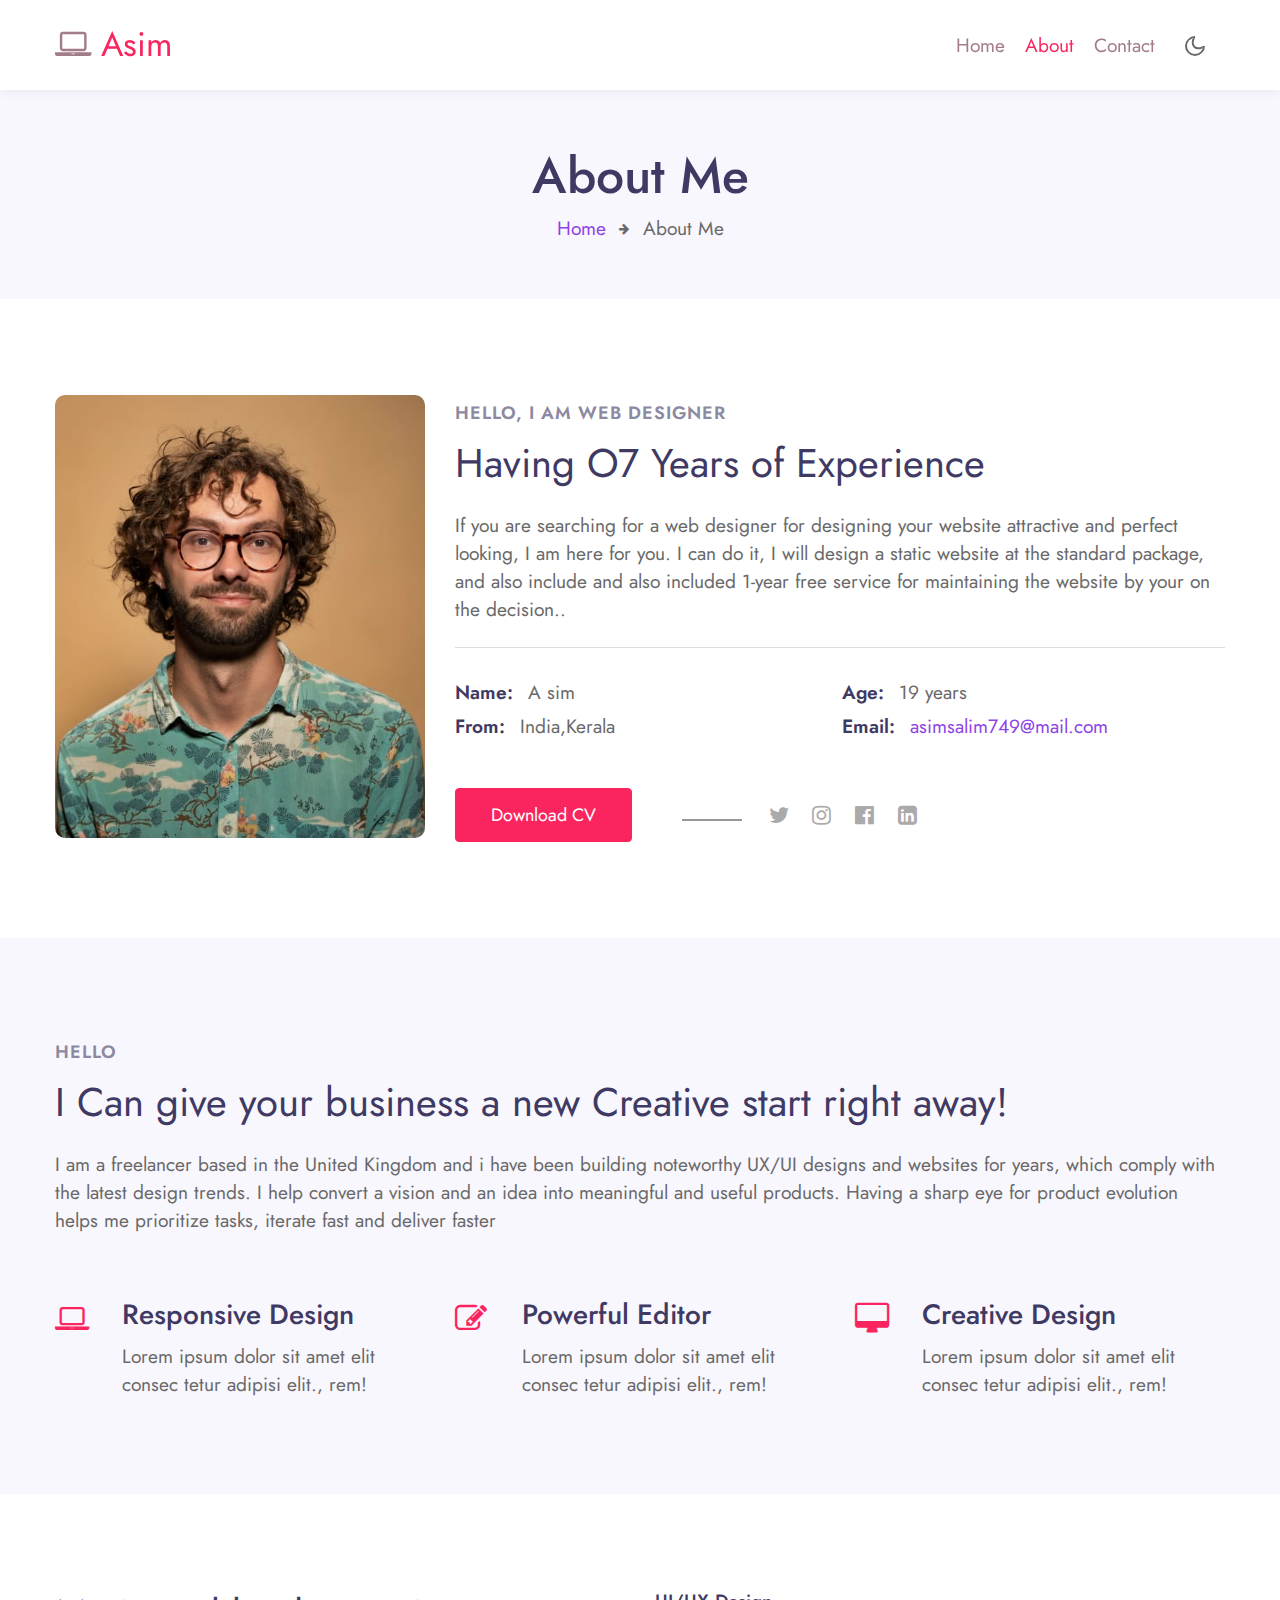
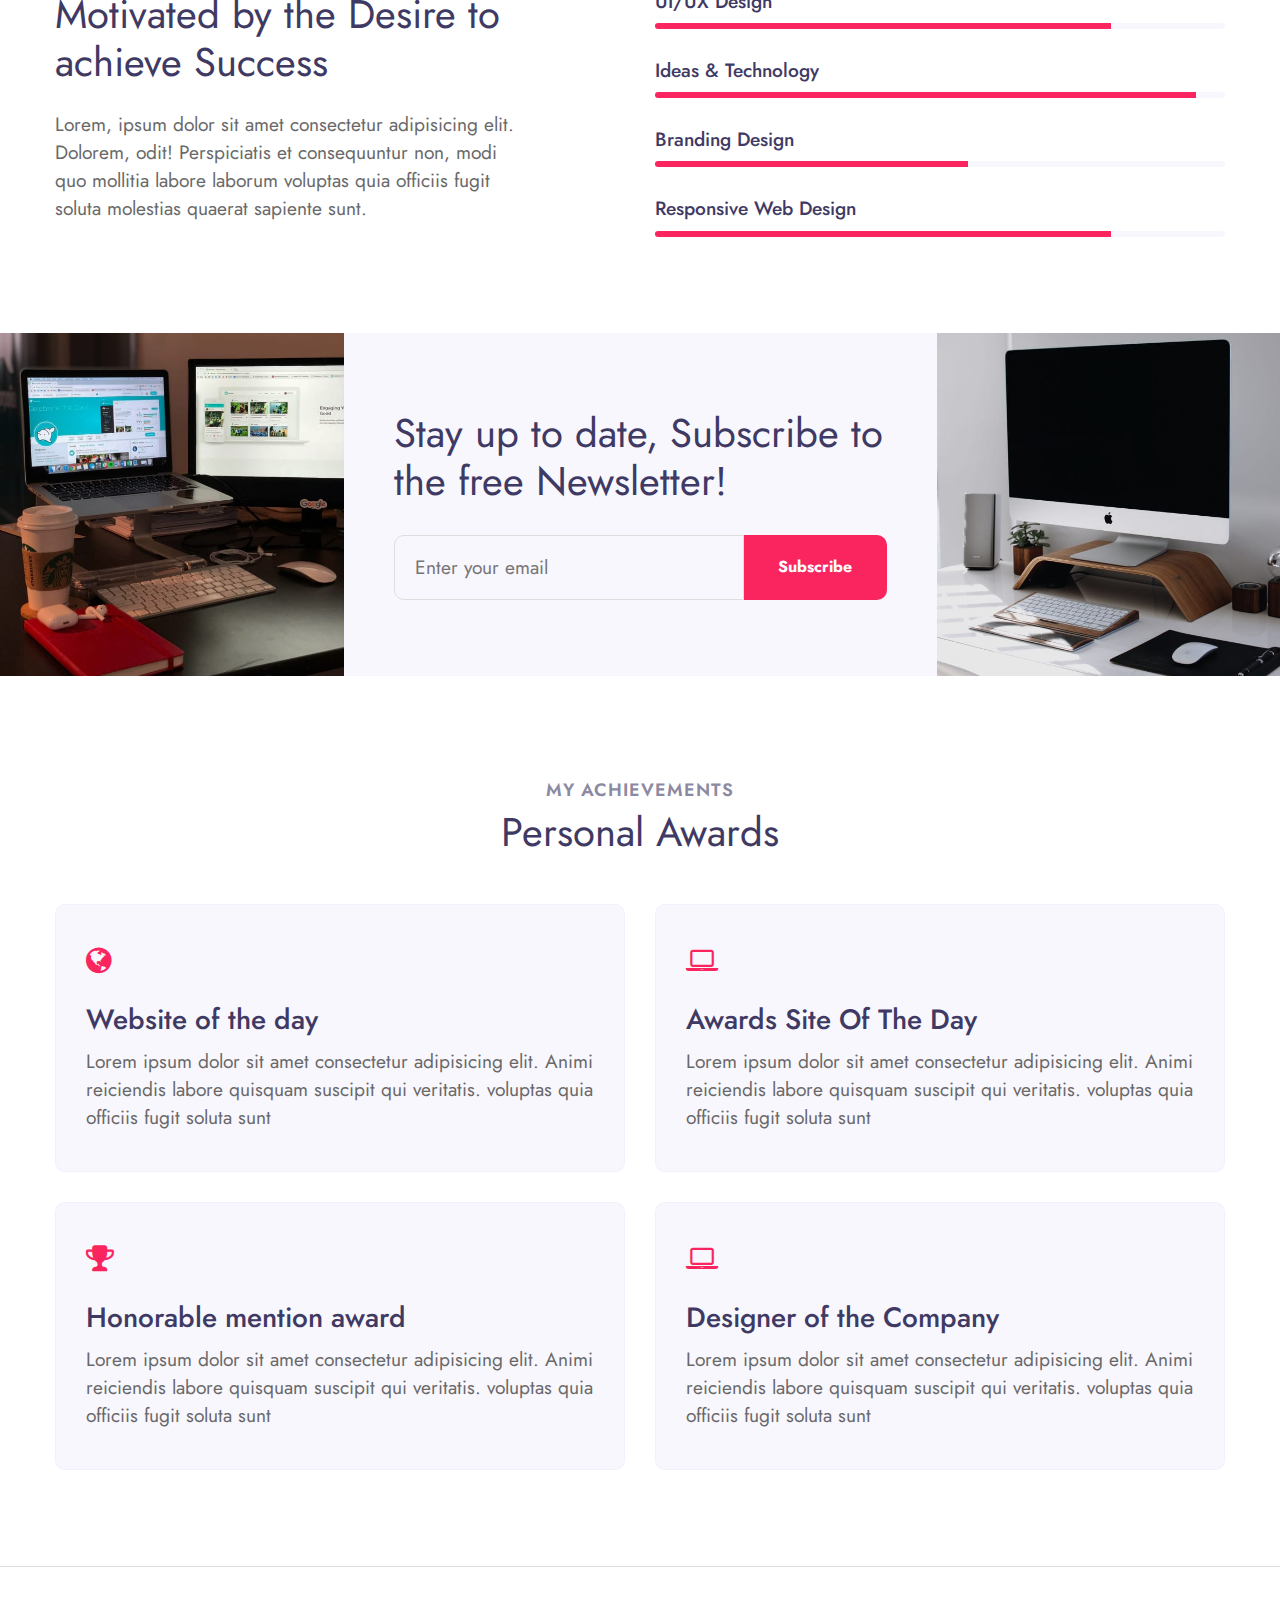
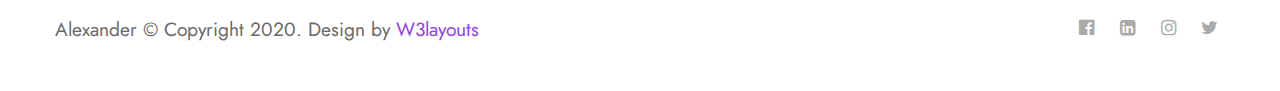
==== commit 6d41e9a0: "About page changed" ====
--- a/about.html
+++ b/about.html
@@ -99,9 +99,7 @@
                 <div class="col-lg-8 mt-lg-0 mt-5">
                     <h5 class="title-small mb-2">Hello, I am  Web Designer</h5>
                     <h3 class="title-big">Having O7 Years of Experience</h3>
-                    <p class="mt-4">Lorem ipsum viverra feugiat. Pellen tesque libero ut justo,
-                        ultrices in ligula. Semper at tempufddfel. Lorem ipsum dolor sit amet consectetur adipisicing
-                        elit. Non quae, fugiat consequatur voluptatem nihil ad. Lorem ipsum dolor sit amet.</p>
+                    <p class="mt-4">If you are searching for a web designer for designing your website attractive and perfect looking, I am here for you. I can do it, I will design a static website at the standard package, and also include and also included 1-year free service for maintaining the website by your on the decision..</p>
                     <div class="my-info mt-4">
                         <div class="single-info"><span>Name:</span>
                             <p>A sim</p>
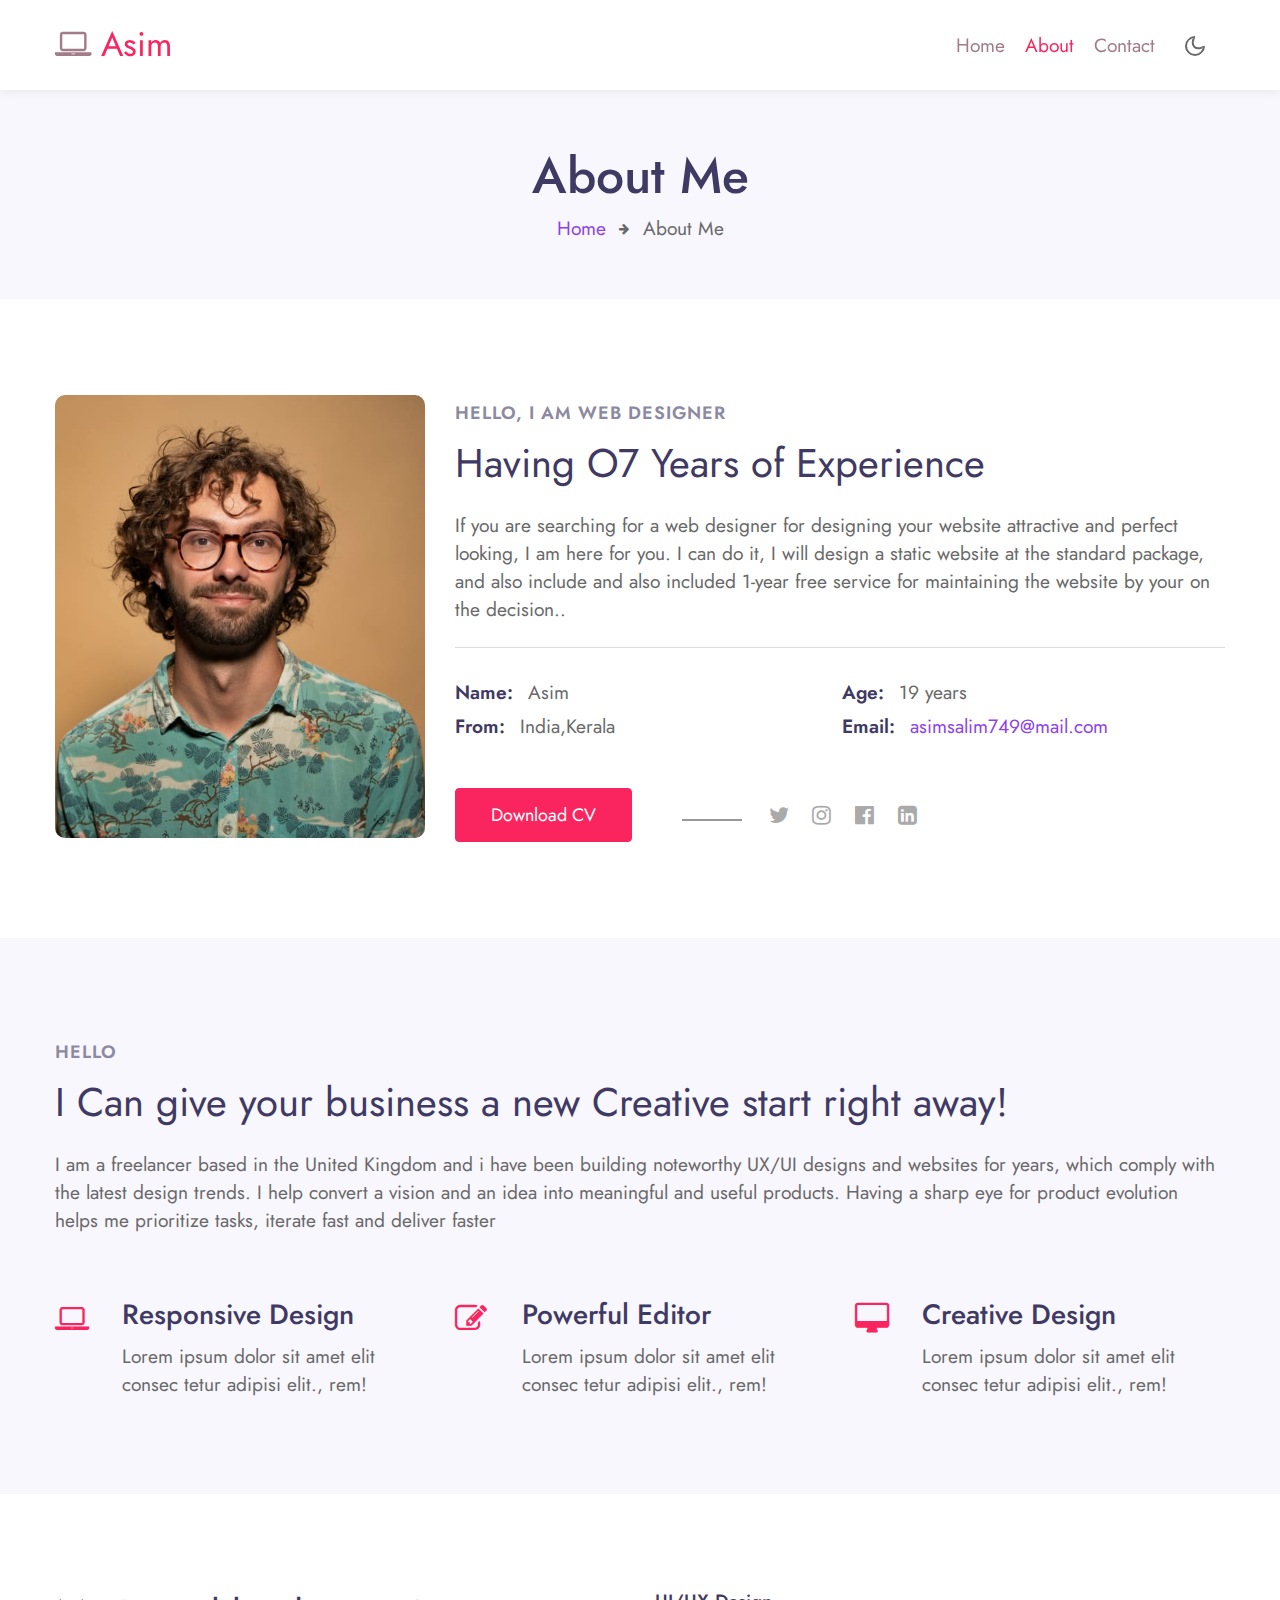
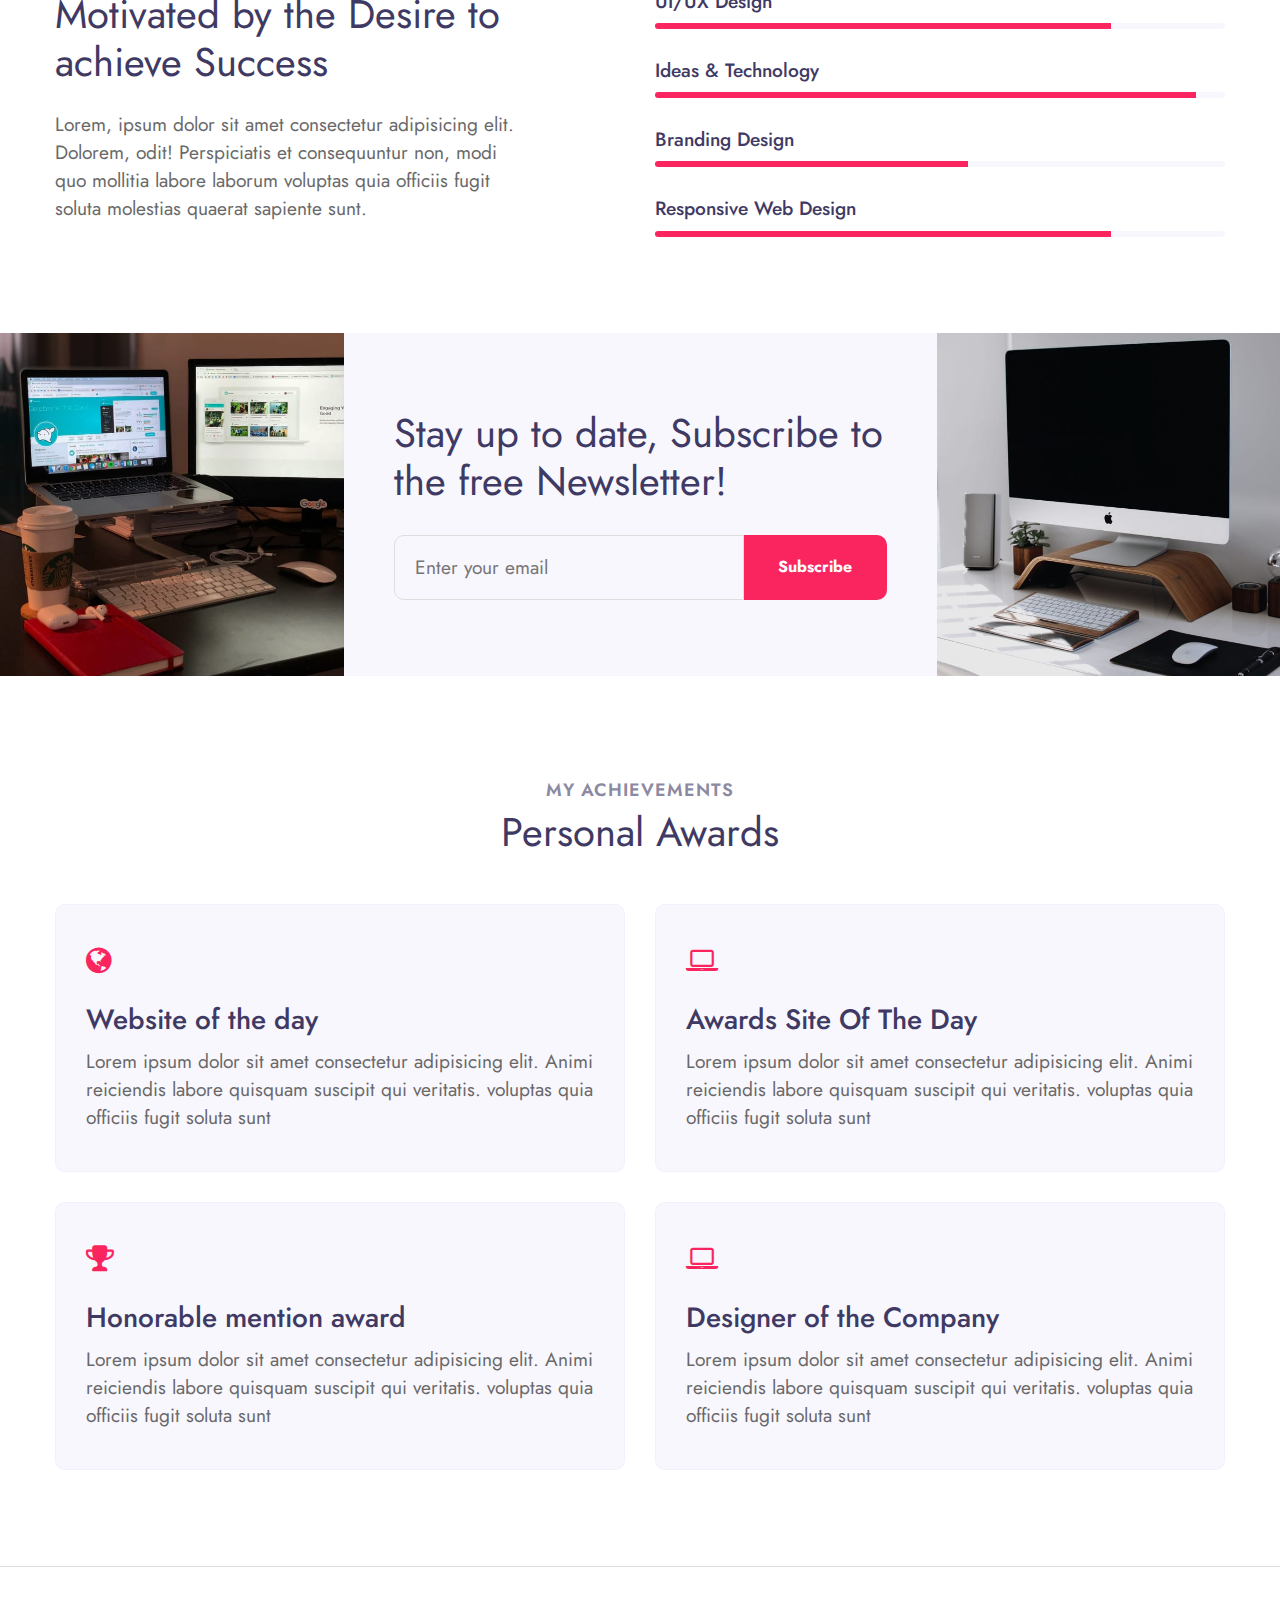
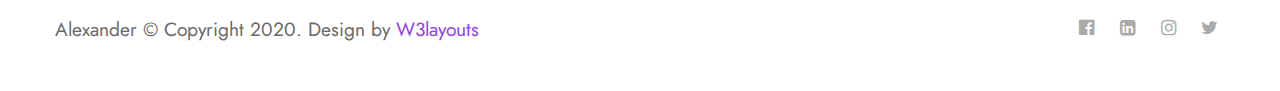
==== commit 0e086e28: "new para deleted" ====
--- a/about.html
+++ b/about.html
@@ -102,7 +102,7 @@
                     <p class="mt-4">If you are searching for a web designer for designing your website attractive and perfect looking, I am here for you. I can do it, I will design a static website at the standard package, and also include and also included 1-year free service for maintaining the website by your on the decision..</p>
                     <div class="my-info mt-4">
                         <div class="single-info"><span>Name:</span>
-                            <p>A sim</p>
+                            <p>Asim</p>
                         </div>
                         <div class="single-info"><span>Age:</span>
                             <p>19 years</p>
